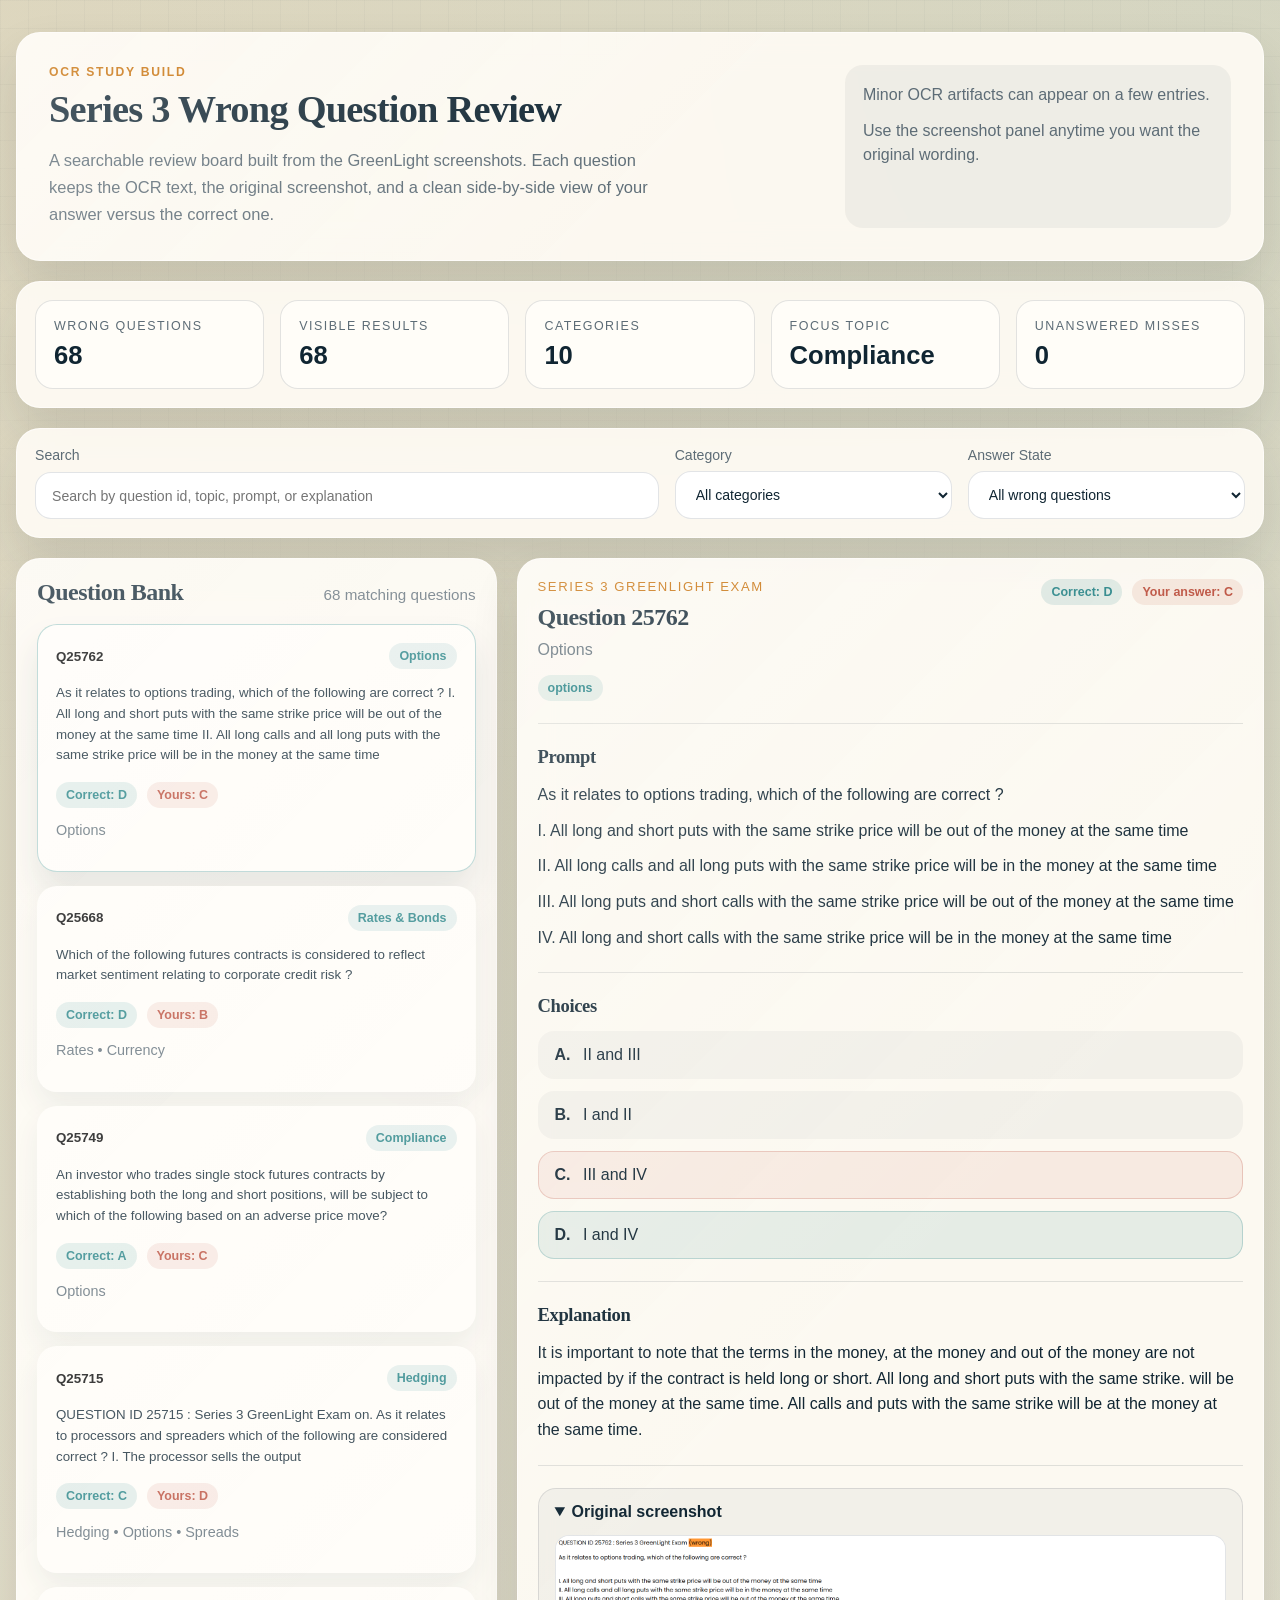
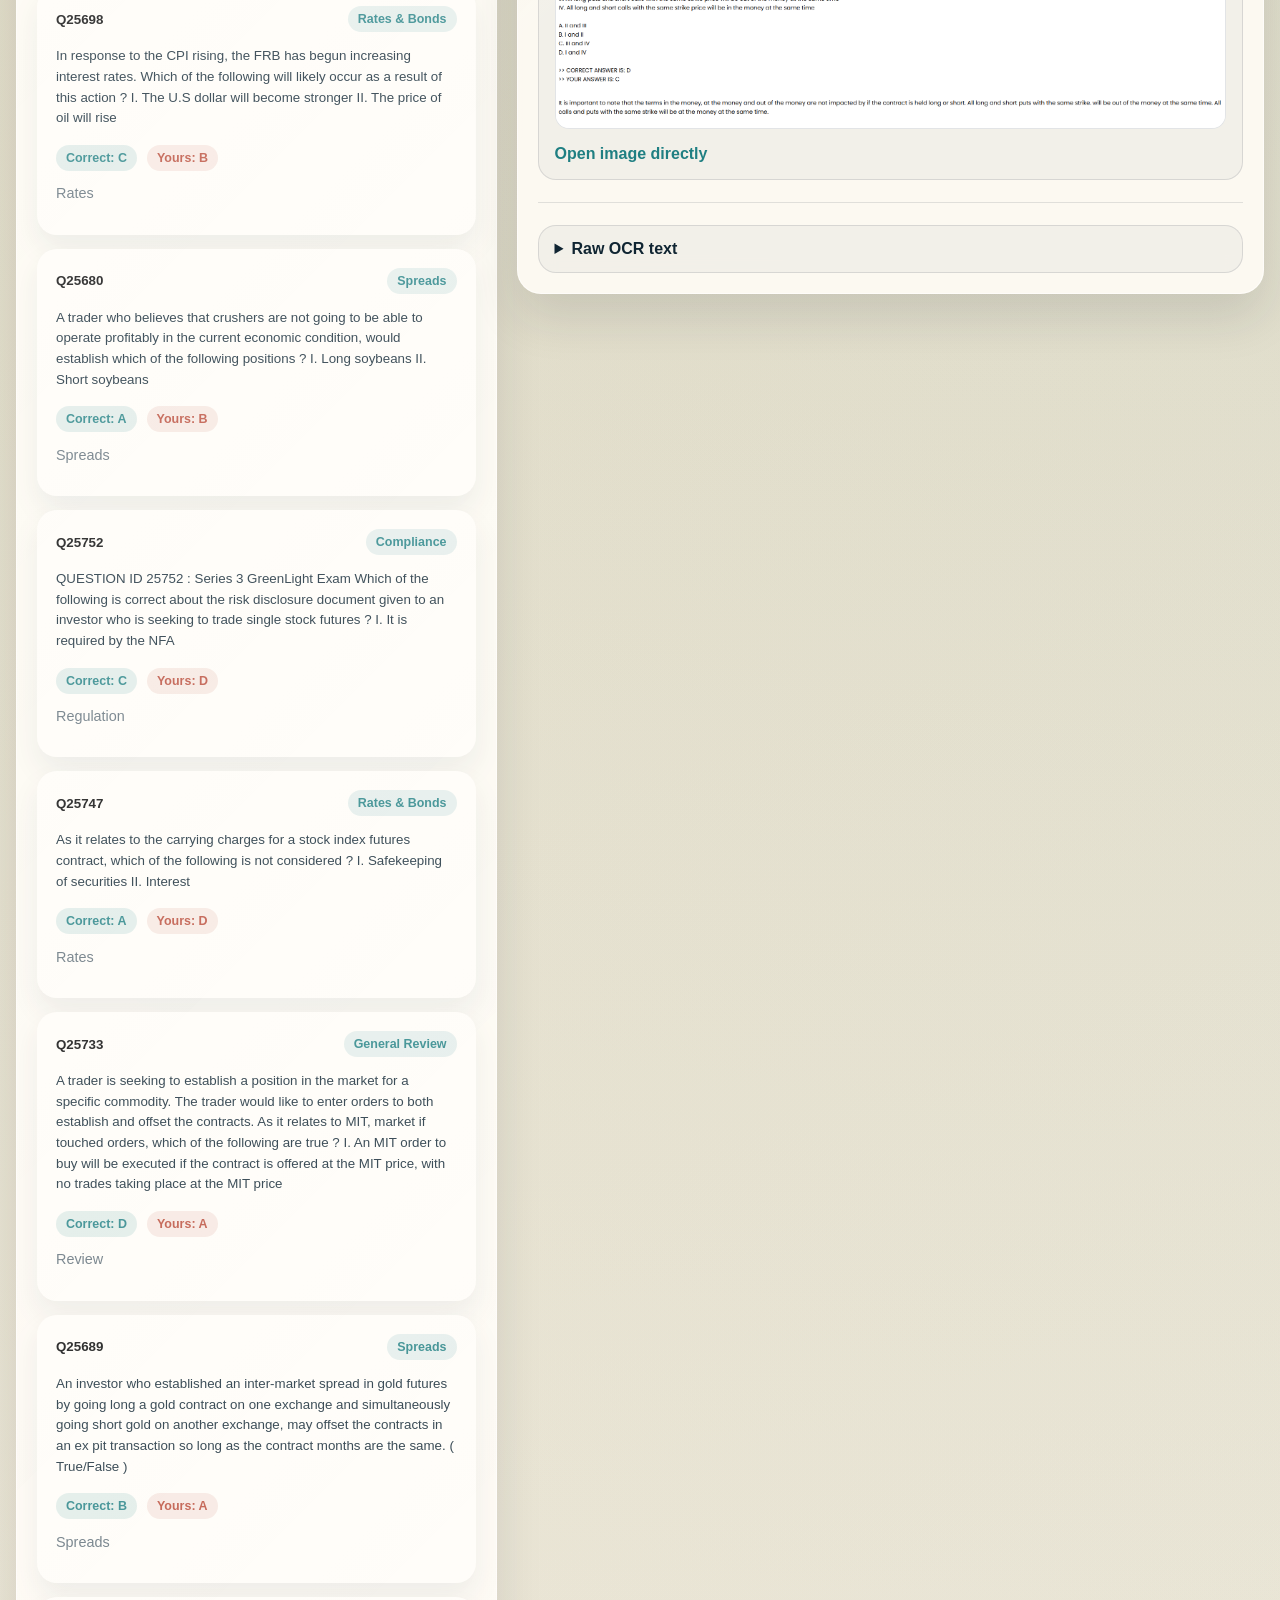
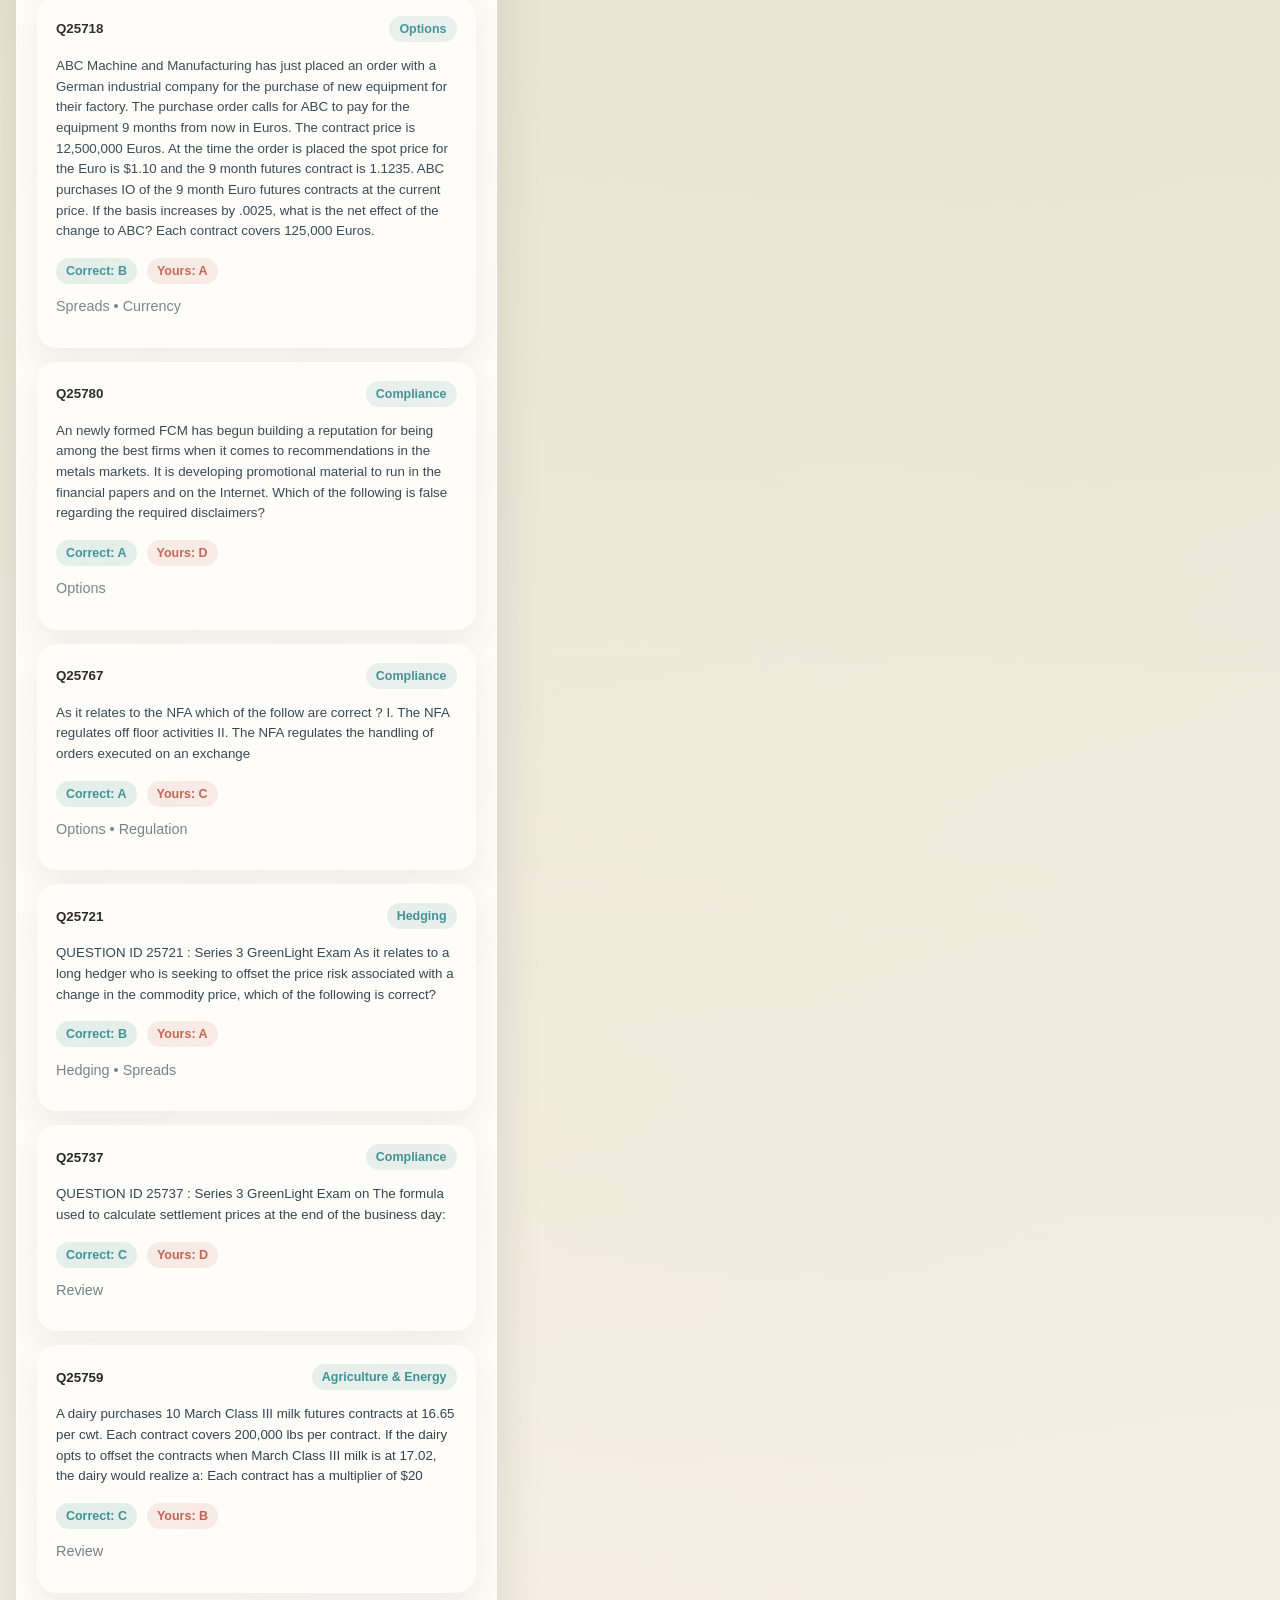
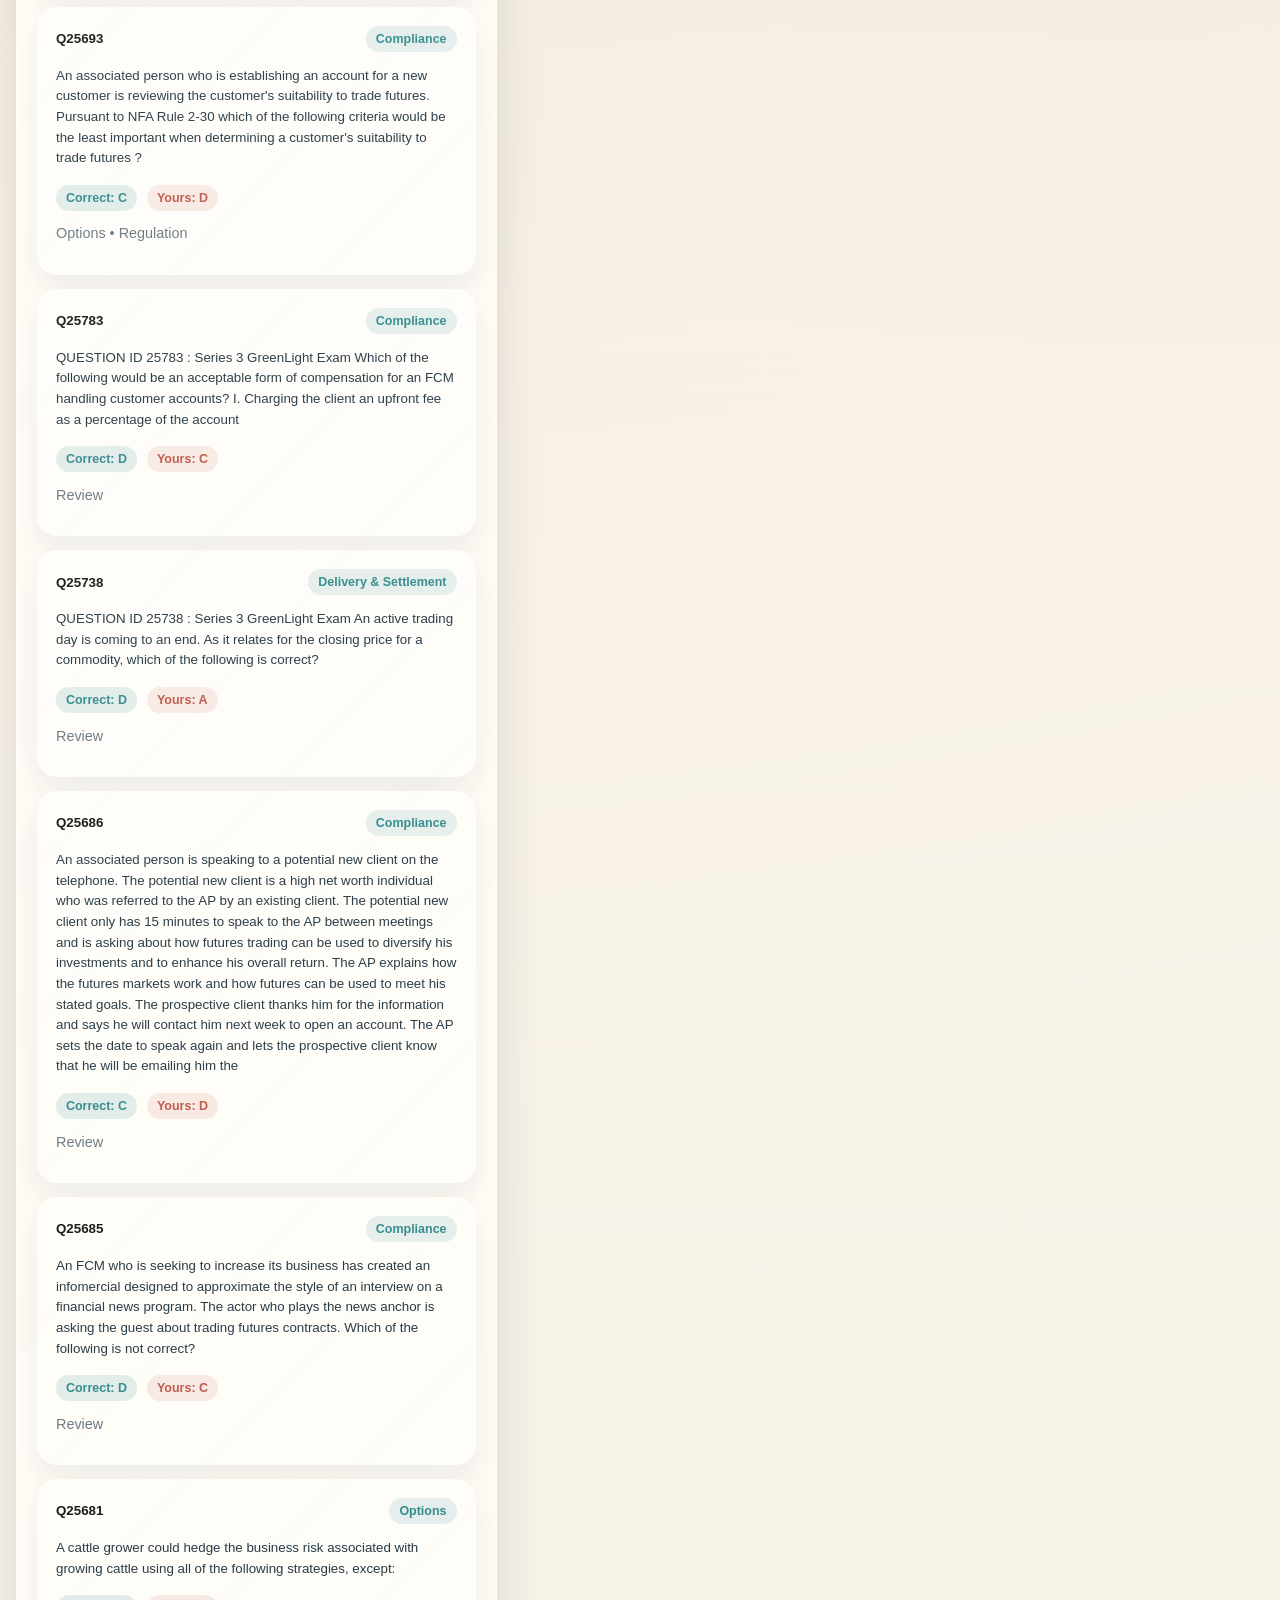
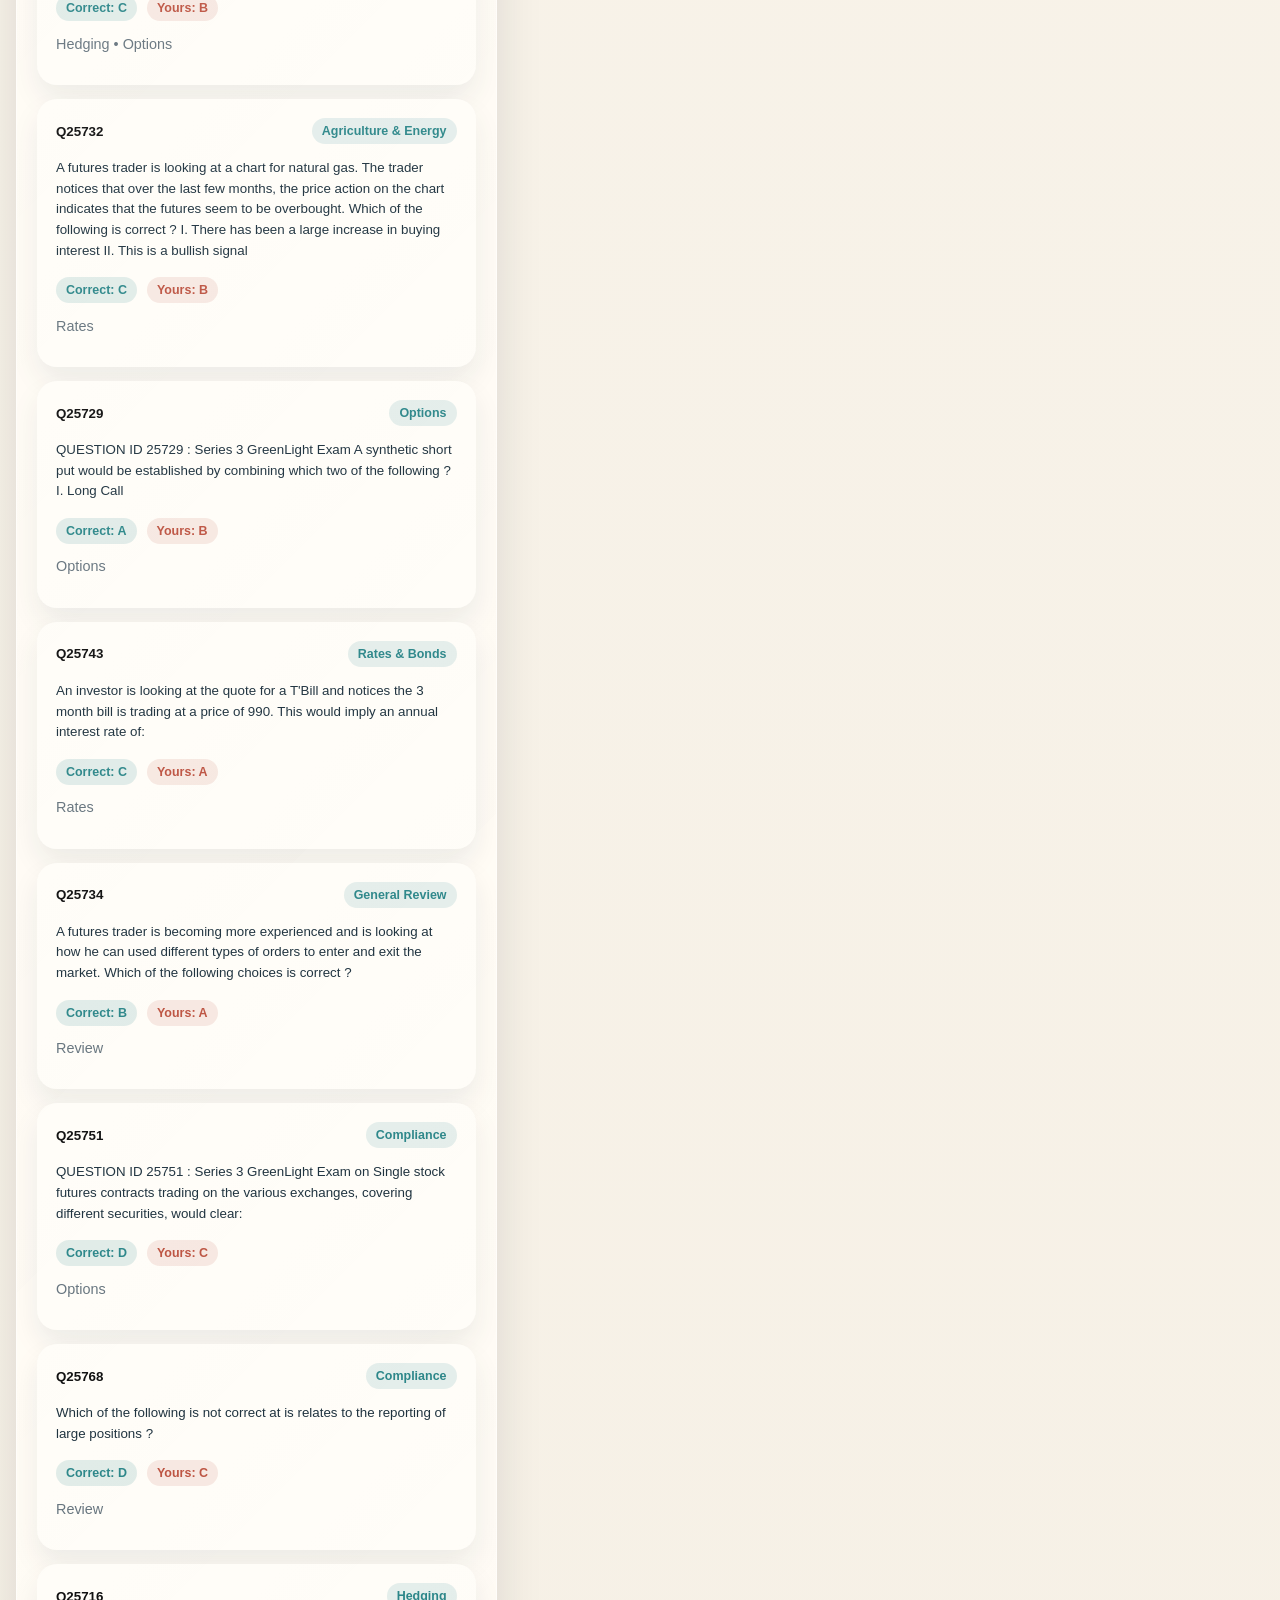
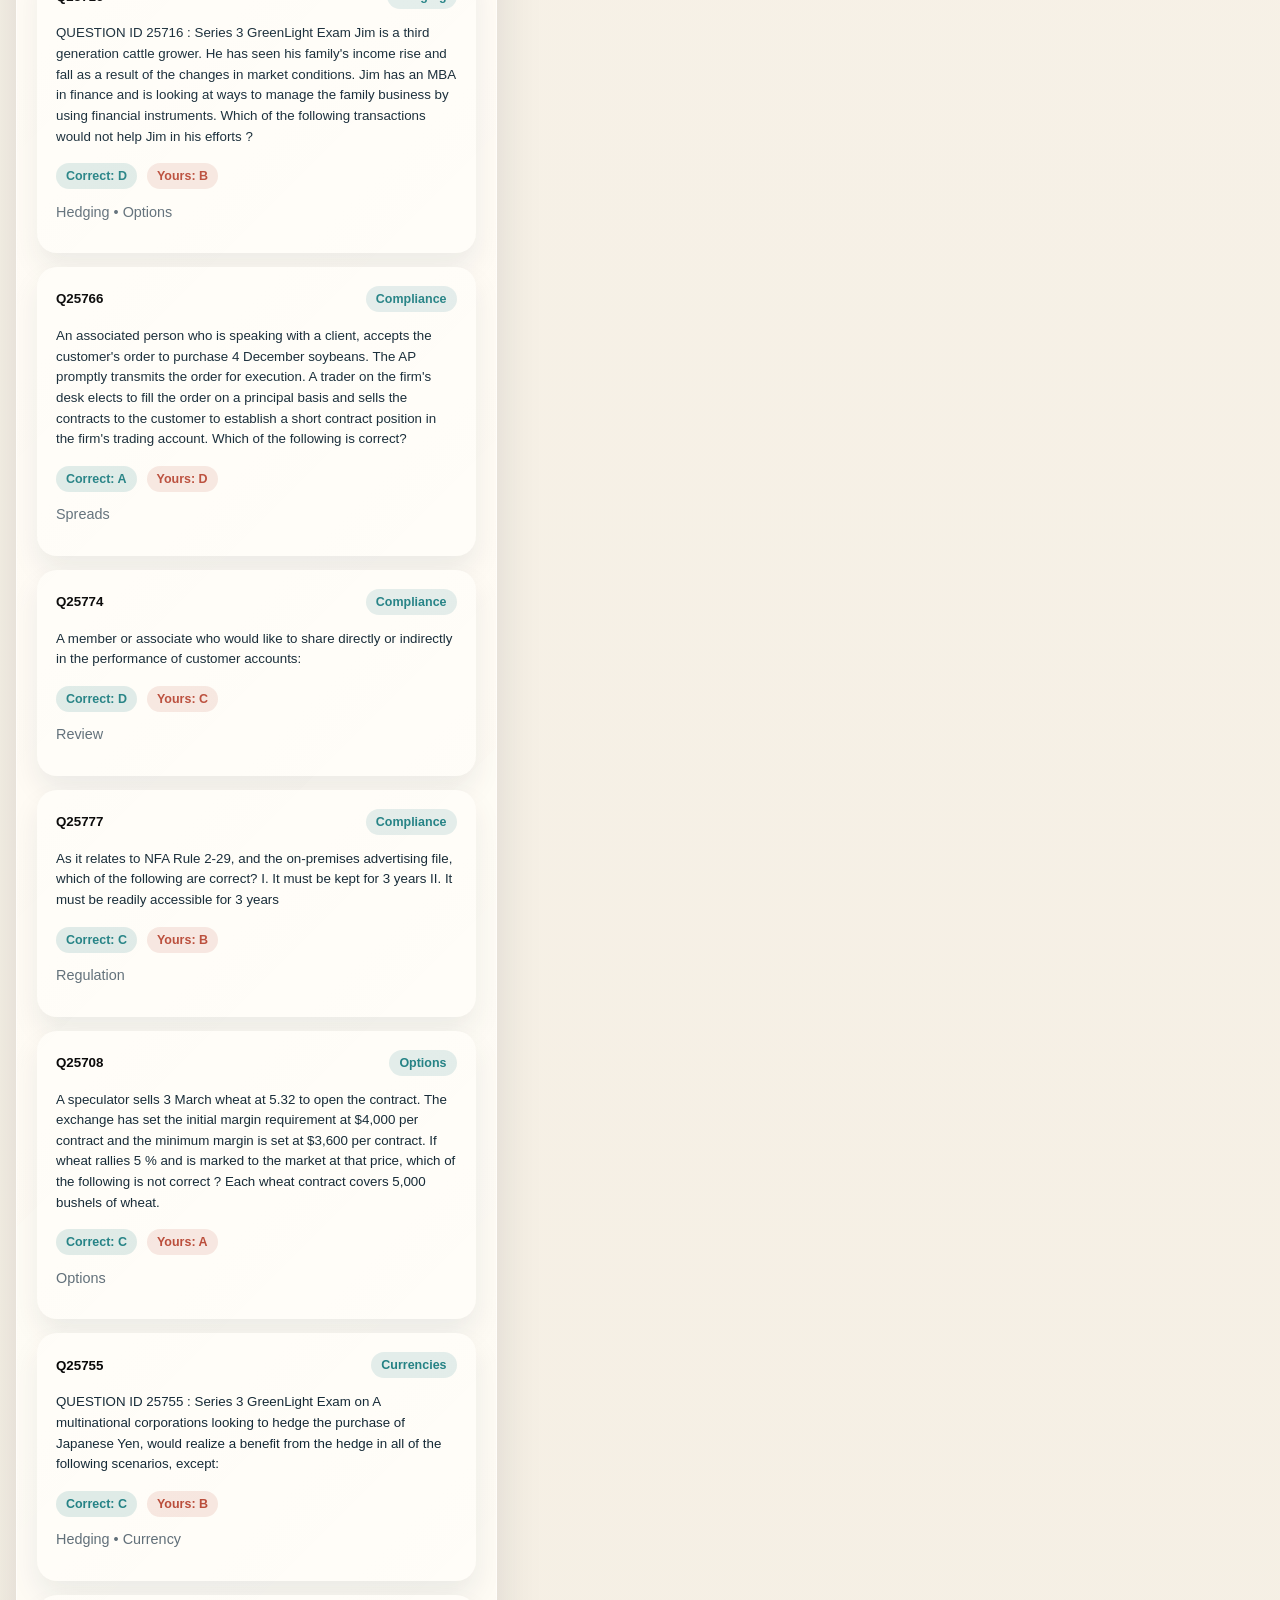
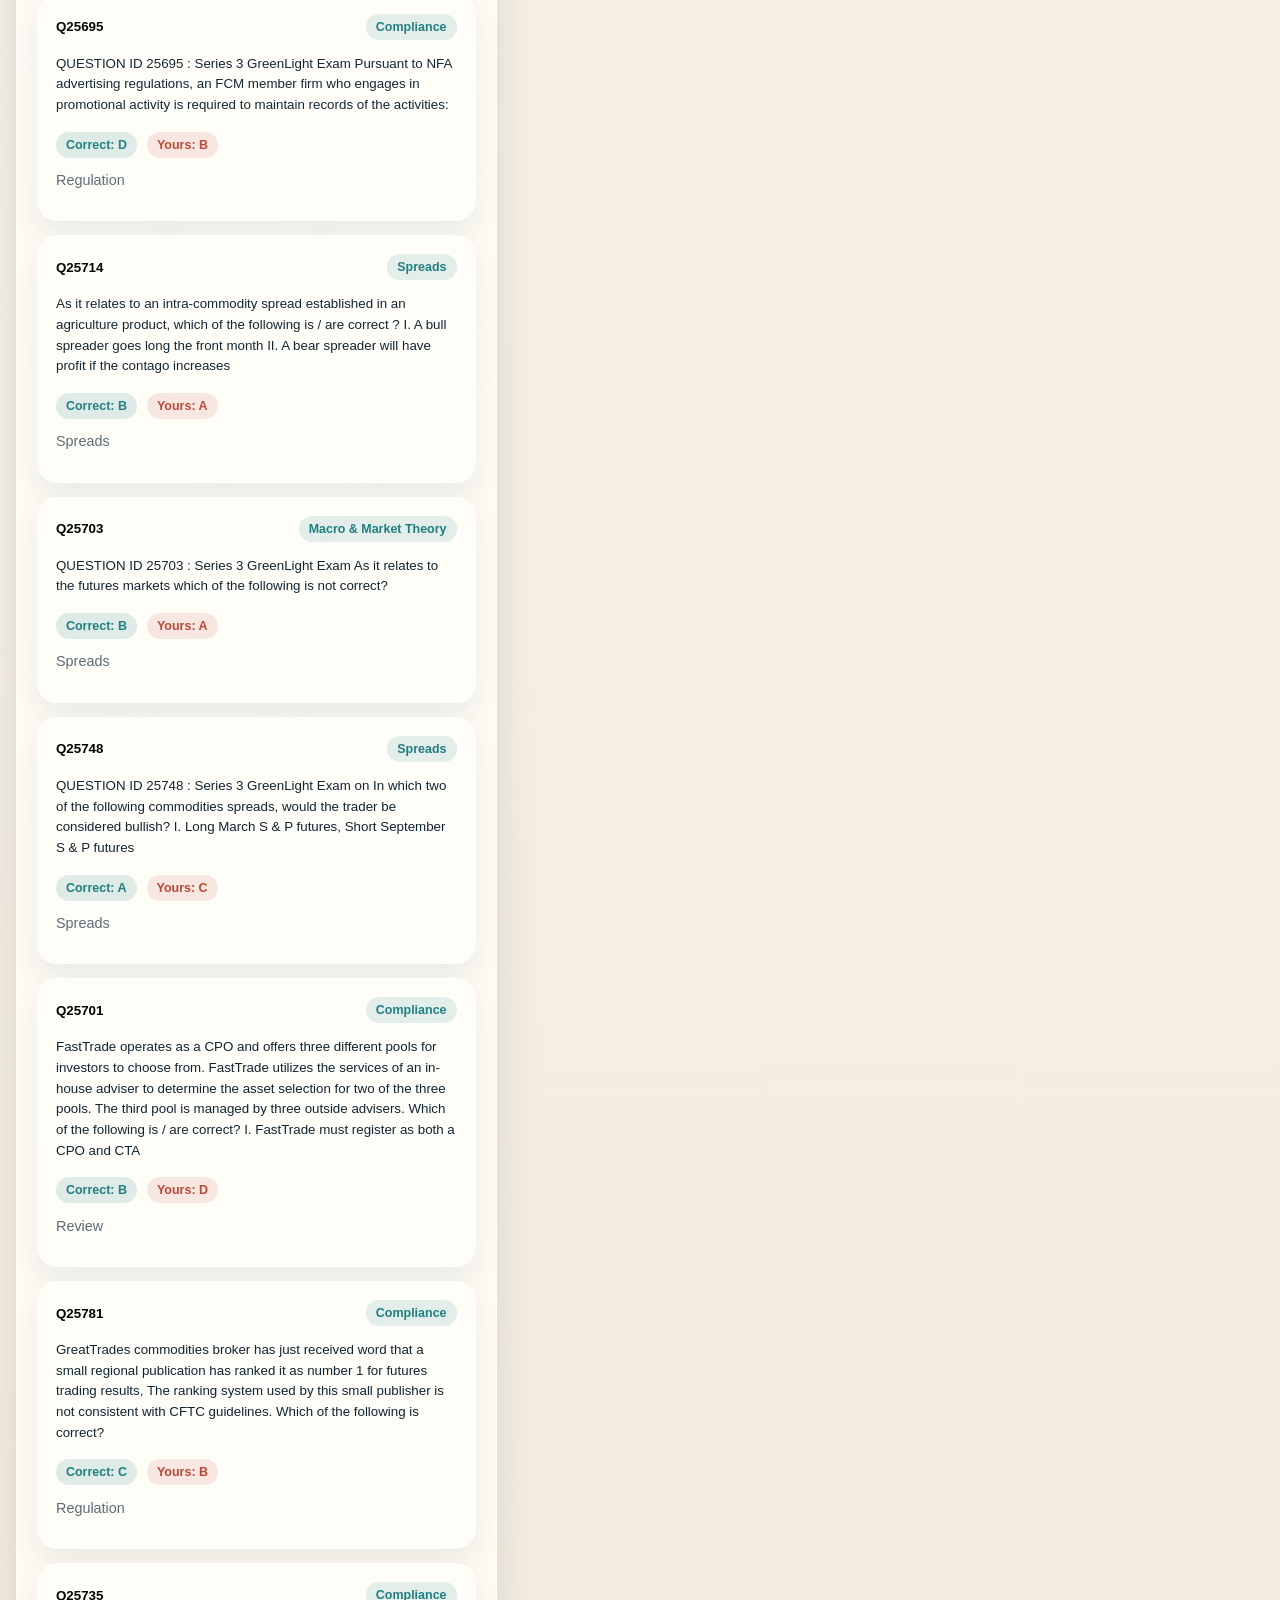
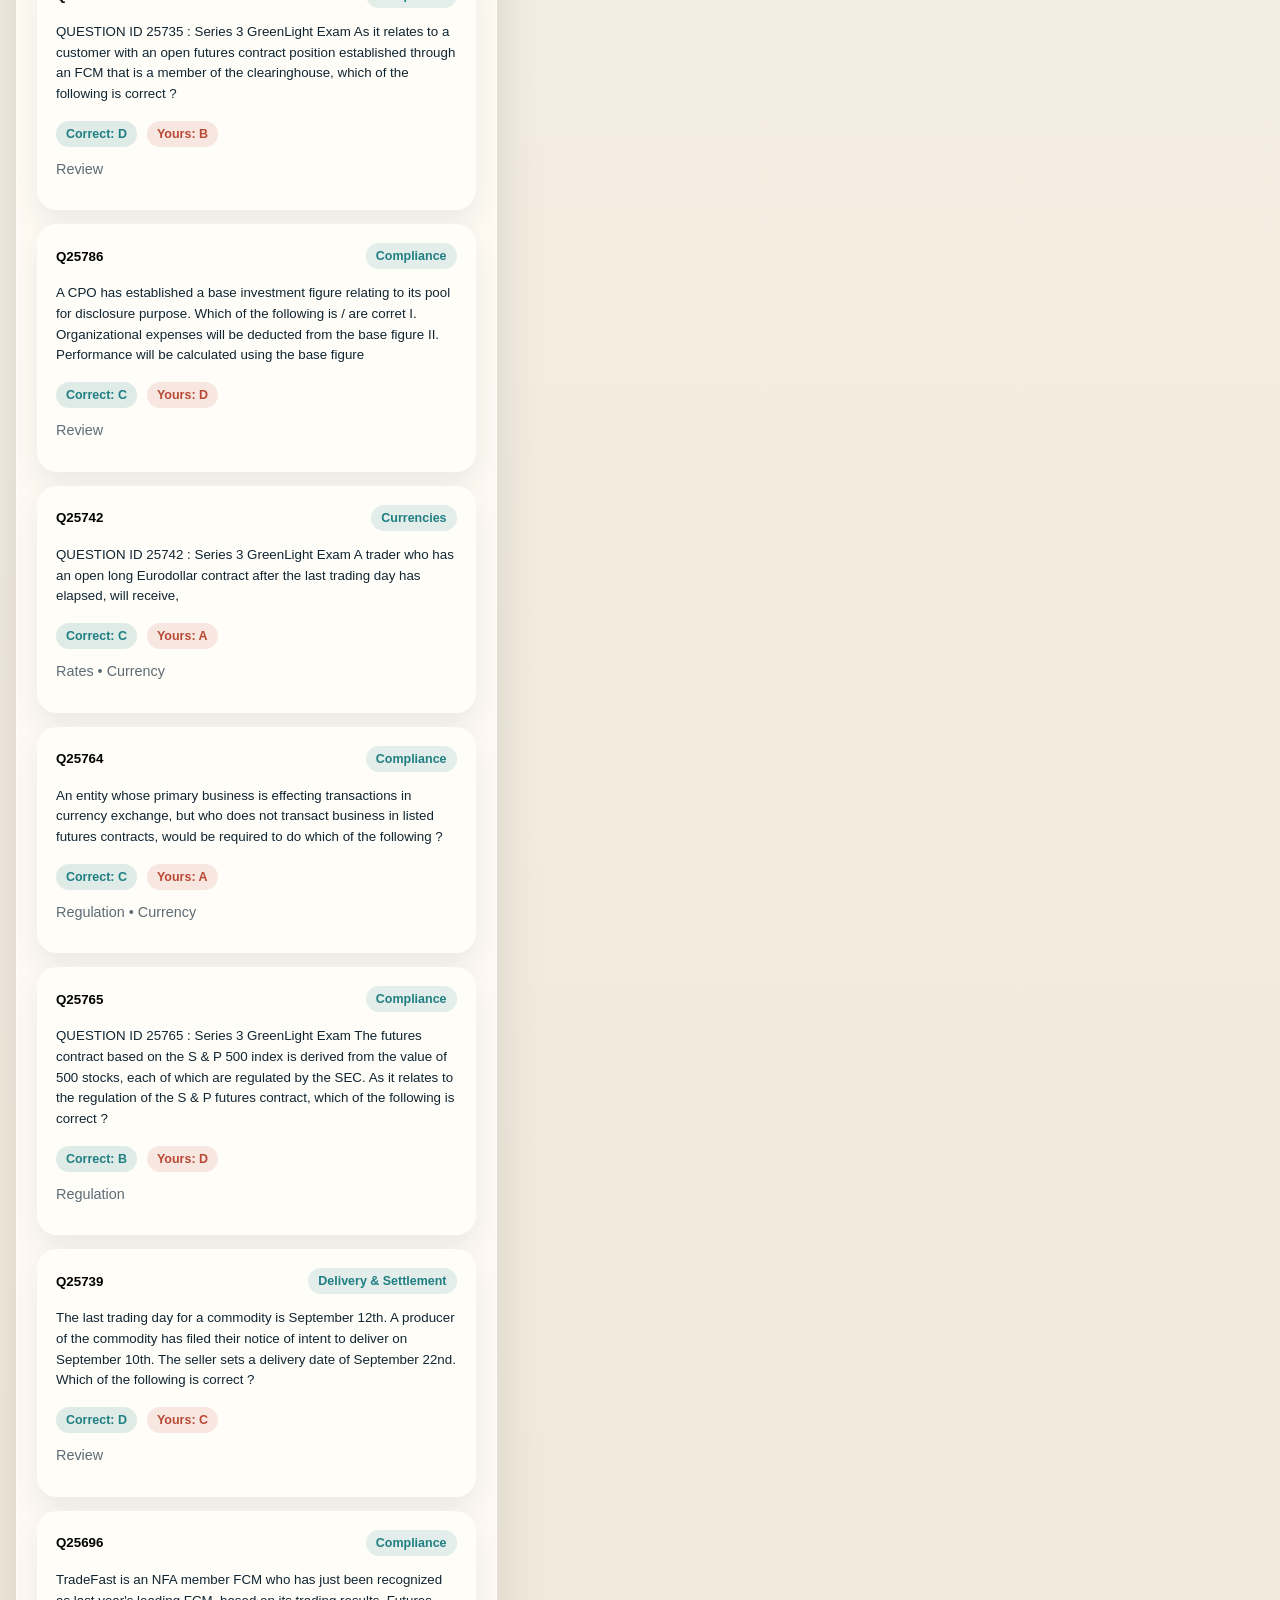
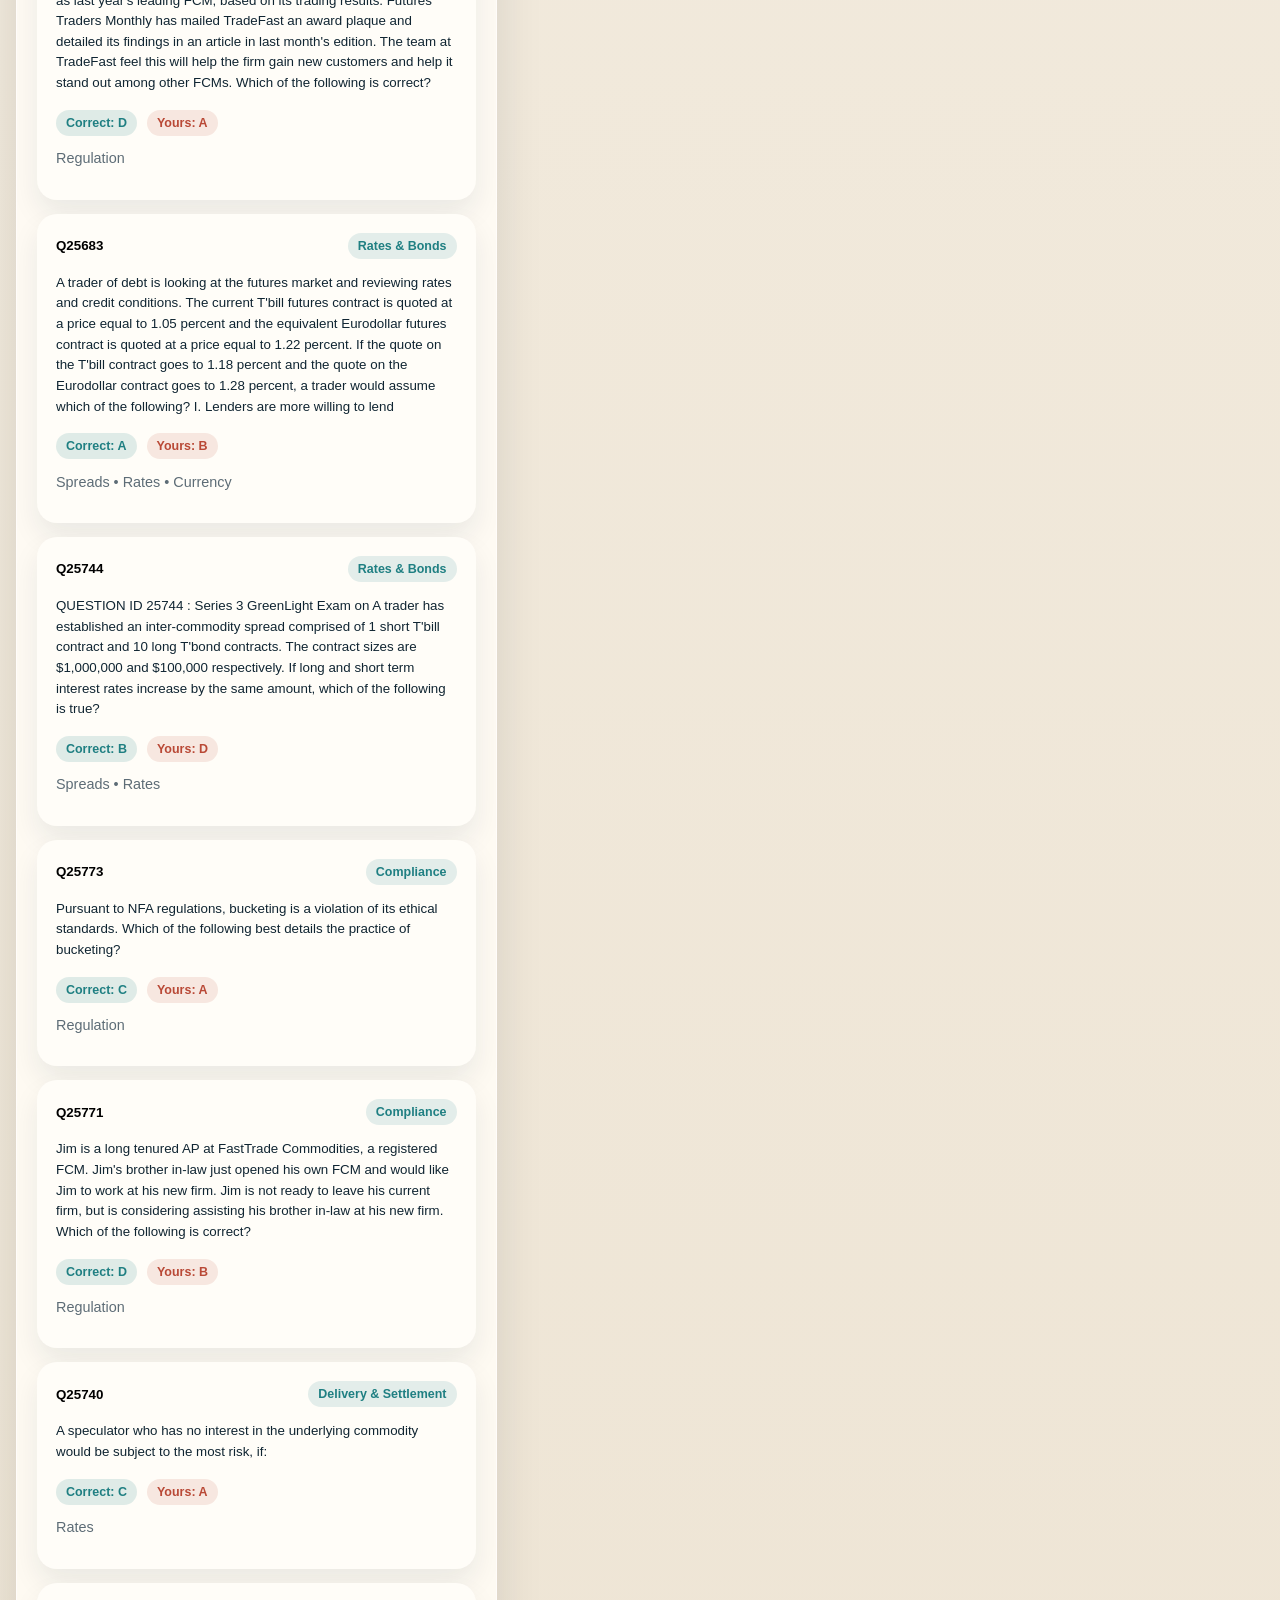
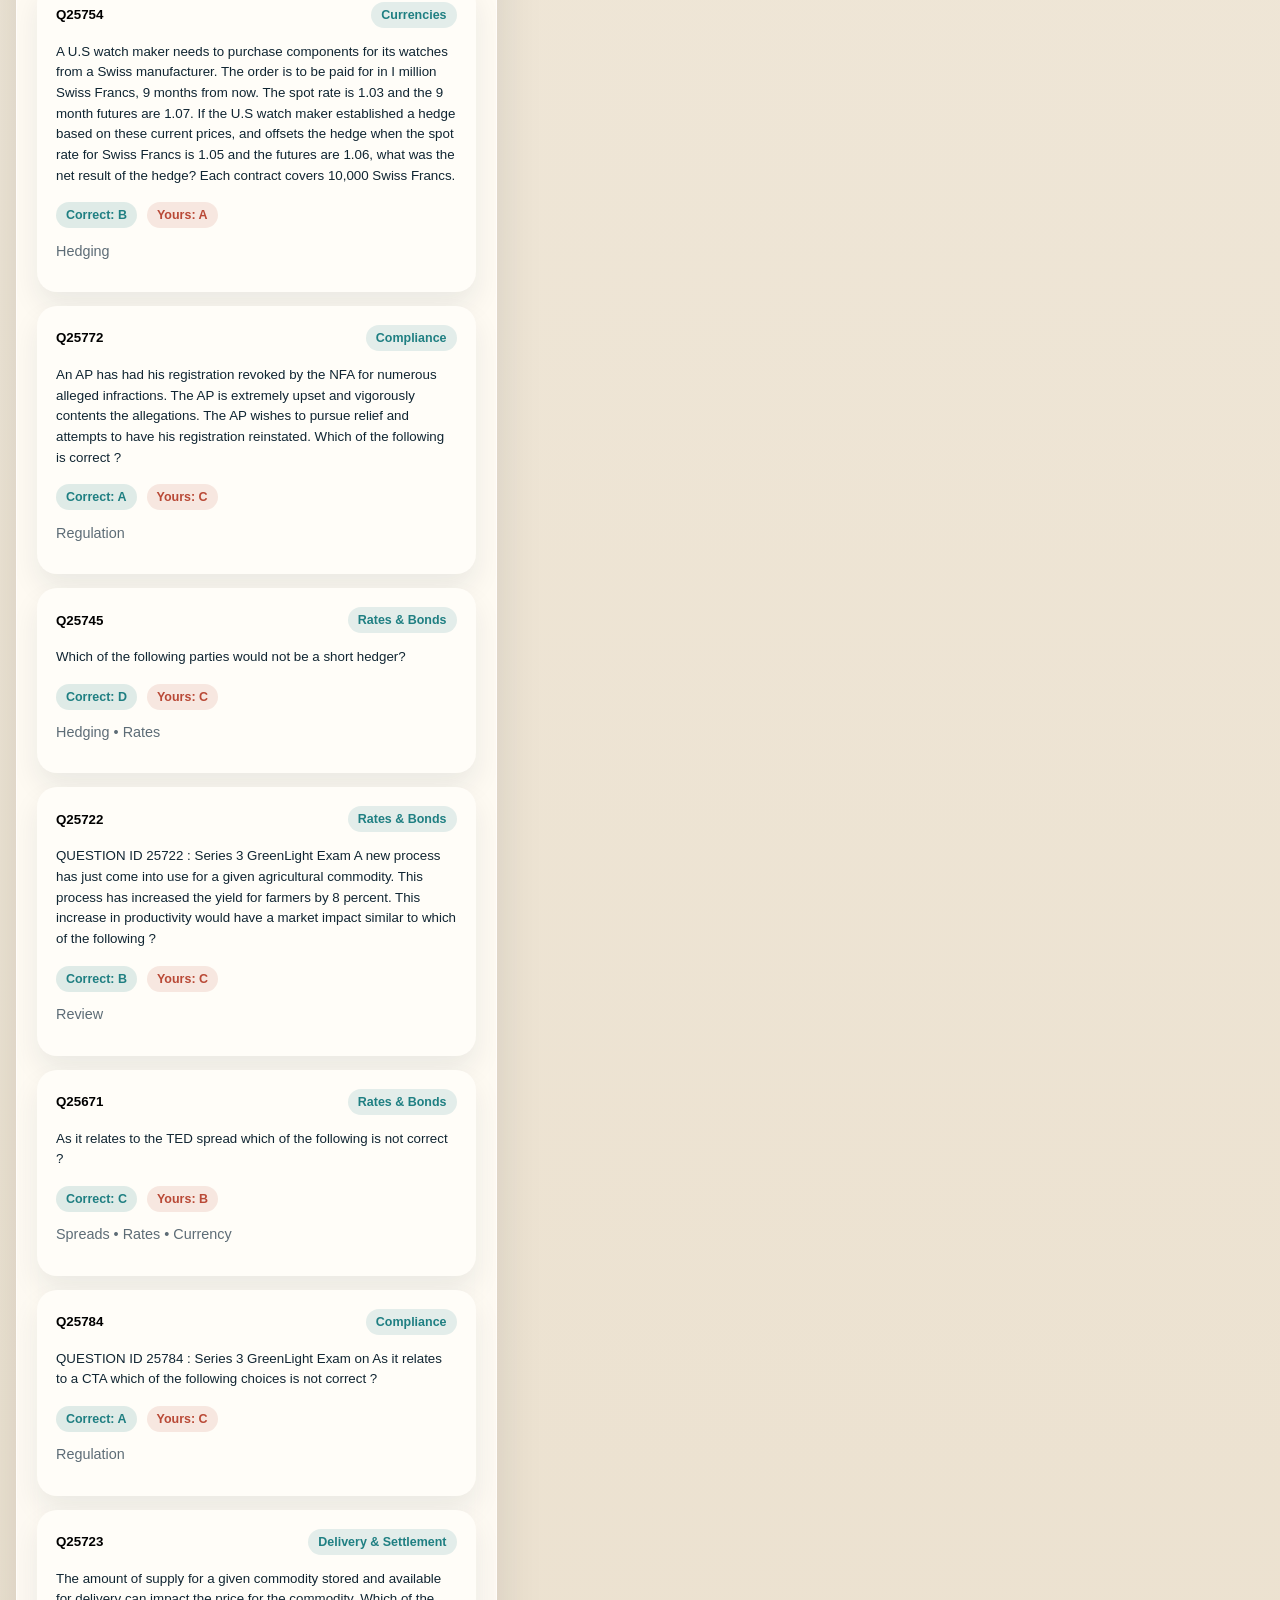
==== index.html @ 0e953c41 "Create Series 3 GitHub Pages study site" ====
<!doctype html>
<html lang="en">
  <head>
    <meta charset="utf-8" />
    <meta name="viewport" content="width=device-width, initial-scale=1" />
    <title>Series 3 Wrong Questions</title>
    <meta
      name="description"
      content="OCR-powered review site for Series 3 GreenLight questions you missed."
    />
    <link rel="stylesheet" href="styles.css" />
    <script defer src="data/questions.js"></script>
    <script defer src="app.js"></script>
  </head>
  <body>
    <div class="page-shell">
      <header class="hero">
        <div class="hero-copy">
          <p class="eyebrow">OCR Study Build</p>
          <h1>Series 3 Wrong Question Review</h1>
          <p class="hero-text">
            A searchable review board built from the GreenLight screenshots. Each question keeps
            the OCR text, the original screenshot, and a clean side-by-side view of your answer
            versus the correct one.
          </p>
        </div>
        <div class="hero-note">
          <p>Minor OCR artifacts can appear on a few entries.</p>
          <p>Use the screenshot panel anytime you want the original wording.</p>
        </div>
      </header>

      <section class="stats" id="stats"></section>

      <section class="controls">
        <label class="search">
          <span>Search</span>
          <input
            id="search-input"
            type="search"
            placeholder="Search by question id, topic, prompt, or explanation"
          />
        </label>

        <label class="select-wrap">
          <span>Category</span>
          <select id="category-filter"></select>
        </label>

        <label class="select-wrap">
          <span>Answer State</span>
          <select id="answer-filter">
            <option value="all">All wrong questions</option>
            <option value="answered">Answered incorrectly</option>
            <option value="unanswered">Left unanswered</option>
          </select>
        </label>
      </section>

      <main class="content-grid">
        <section class="results-panel">
          <div class="results-header">
            <h2>Question Bank</h2>
            <p id="results-count"></p>
          </div>
          <div class="results-list" id="results-list"></div>
        </section>

        <section class="detail-panel" id="detail-panel">
          <div class="detail-empty">
            <p>Select a question to inspect the OCR text and screenshot.</p>
          </div>
        </section>
      </main>
    </div>
  </body>
</html>
---- styles.css ----
:root {
  --bg: #f5efe4;
  --bg-deep: #e8dcc8;
  --surface: rgba(255, 252, 245, 0.9);
  --surface-strong: #fffdf8;
  --ink: #102532;
  --muted: #5d6c76;
  --accent: #df8d26;
  --accent-strong: #c76f07;
  --teal: #1f7f82;
  --teal-soft: rgba(31, 127, 130, 0.12);
  --danger: #b94936;
  --danger-soft: rgba(185, 73, 54, 0.12);
  --line: rgba(16, 37, 50, 0.12);
  --shadow: 0 24px 48px rgba(26, 35, 40, 0.12);
  --radius: 24px;
}

* {
  box-sizing: border-box;
}

html {
  scroll-behavior: smooth;
}

body {
  margin: 0;
  min-height: 100vh;
  color: var(--ink);
  background:
    radial-gradient(circle at top left, rgba(223, 141, 38, 0.18), transparent 32%),
    radial-gradient(circle at top right, rgba(31, 127, 130, 0.18), transparent 28%),
    linear-gradient(180deg, #fbf7ef 0%, var(--bg) 55%, var(--bg-deep) 100%);
  font-family: "Trebuchet MS", "Segoe UI", sans-serif;
}

body::before {
  content: "";
  position: fixed;
  inset: 0;
  background-image:
    linear-gradient(rgba(16, 37, 50, 0.03) 1px, transparent 1px),
    linear-gradient(90deg, rgba(16, 37, 50, 0.03) 1px, transparent 1px);
  background-size: 28px 28px;
  pointer-events: none;
  mask-image: linear-gradient(180deg, rgba(0, 0, 0, 0.8), transparent 92%);
}

.page-shell {
  width: min(1440px, calc(100vw - 32px));
  margin: 0 auto;
  padding: 32px 0 48px;
}

.hero,
.stats,
.controls,
.results-panel,
.detail-panel {
  position: relative;
  overflow: hidden;
  background: var(--surface);
  border: 1px solid rgba(255, 255, 255, 0.6);
  border-radius: var(--radius);
  box-shadow: var(--shadow);
  backdrop-filter: blur(16px);
}

.hero {
  display: grid;
  grid-template-columns: minmax(0, 1.6fr) minmax(240px, 0.8fr);
  gap: 24px;
  padding: 32px;
}

.hero::after,
.results-panel::after,
.detail-panel::after {
  content: "";
  position: absolute;
  inset: 0;
  background: linear-gradient(135deg, rgba(255, 255, 255, 0.26), transparent 55%);
  pointer-events: none;
}

.eyebrow {
  margin: 0 0 12px;
  text-transform: uppercase;
  letter-spacing: 0.14em;
  font-size: 0.76rem;
  color: var(--accent-strong);
  font-weight: 700;
}

h1,
h2,
h3 {
  margin: 0;
  font-family: Georgia, "Times New Roman", serif;
  letter-spacing: -0.02em;
}

h1 {
  font-size: clamp(2.1rem, 3vw, 3.6rem);
  line-height: 0.98;
}

.hero-text,
.hero-note p,
.results-header p,
.meta-row,
.empty-state,
.detail-empty {
  color: var(--muted);
}

.hero-text {
  max-width: 68ch;
  margin: 18px 0 0;
  font-size: 1.03rem;
  line-height: 1.65;
}

.hero-note {
  display: grid;
  align-content: start;
  gap: 12px;
  padding: 18px;
  border-radius: 18px;
  background: rgba(16, 37, 50, 0.05);
}

.hero-note p {
  margin: 0;
  line-height: 1.5;
}

.stats {
  display: grid;
  grid-template-columns: repeat(auto-fit, minmax(180px, 1fr));
  gap: 16px;
  padding: 18px;
  margin-top: 20px;
}

.stat-card {
  padding: 18px;
  border-radius: 18px;
  background: var(--surface-strong);
  border: 1px solid var(--line);
  animation: rise 500ms ease both;
}

.stat-label {
  display: block;
  margin-bottom: 8px;
  font-size: 0.78rem;
  text-transform: uppercase;
  letter-spacing: 0.12em;
  color: var(--muted);
}

.stat-value {
  font-size: clamp(1.4rem, 2vw, 2rem);
  font-weight: 700;
}

.controls {
  display: grid;
  grid-template-columns: 1.8fr 0.8fr 0.8fr;
  gap: 16px;
  padding: 18px;
  margin-top: 20px;
}

.controls label {
  display: grid;
  gap: 8px;
  font-size: 0.88rem;
  color: var(--muted);
}

.controls input,
.controls select {
  width: 100%;
  border: 1px solid var(--line);
  border-radius: 16px;
  background: #fff;
  padding: 14px 16px;
  font: inherit;
  color: var(--ink);
  transition: border-color 180ms ease, transform 180ms ease, box-shadow 180ms ease;
}

.controls input:focus,
.controls select:focus {
  outline: none;
  border-color: rgba(31, 127, 130, 0.6);
  box-shadow: 0 0 0 4px rgba(31, 127, 130, 0.12);
  transform: translateY(-1px);
}

.content-grid {
  display: grid;
  grid-template-columns: minmax(340px, 0.9fr) minmax(0, 1.4fr);
  gap: 20px;
  margin-top: 20px;
  align-items: start;
}

.results-panel,
.detail-panel {
  padding: 20px;
}

.results-header {
  display: flex;
  justify-content: space-between;
  gap: 16px;
  align-items: baseline;
  margin-bottom: 18px;
}

.results-header p {
  margin: 0;
  font-size: 0.95rem;
}

.results-list {
  display: grid;
  gap: 14px;
}

.question-card {
  width: 100%;
  text-align: left;
  border: 1px solid transparent;
  border-radius: 20px;
  padding: 18px;
  background: var(--surface-strong);
  cursor: pointer;
  transition: transform 180ms ease, border-color 180ms ease, box-shadow 180ms ease;
  box-shadow: 0 14px 28px rgba(16, 37, 50, 0.08);
  animation: rise 500ms ease both;
}

.question-card:hover,
.question-card.is-active {
  transform: translateY(-3px);
  border-color: rgba(31, 127, 130, 0.36);
  box-shadow: 0 20px 32px rgba(16, 37, 50, 0.12);
}

.question-topline,
.pill-row,
.answer-strip {
  display: flex;
  flex-wrap: wrap;
  gap: 10px;
  align-items: center;
}

.question-topline {
  justify-content: space-between;
}

.question-id {
  font-weight: 700;
}

.category-pill,
.answer-pill,
.tag-pill {
  display: inline-flex;
  align-items: center;
  padding: 6px 10px;
  border-radius: 999px;
  font-size: 0.78rem;
  font-weight: 700;
}

.category-pill {
  background: var(--teal-soft);
  color: var(--teal);
}

.answer-pill.correct {
  background: rgba(31, 127, 130, 0.14);
  color: var(--teal);
}

.answer-pill.user {
  background: var(--danger-soft);
  color: var(--danger);
}

.answer-pill.neutral {
  background: rgba(16, 37, 50, 0.08);
  color: var(--muted);
}

.question-snippet {
  margin: 14px 0 16px;
  color: var(--ink);
  line-height: 1.55;
}

.meta-row {
  font-size: 0.9rem;
}

.detail-panel {
  min-height: 70vh;
  position: sticky;
  top: 20px;
}

.detail-header {
  display: flex;
  justify-content: space-between;
  gap: 16px;
  align-items: start;
  margin-bottom: 16px;
}

.detail-kicker {
  margin: 0 0 10px;
  color: var(--accent-strong);
  font-size: 0.82rem;
  text-transform: uppercase;
  letter-spacing: 0.12em;
}

.detail-title {
  margin-bottom: 10px;
}

.detail-subtitle {
  margin: 0;
  color: var(--muted);
}

.detail-block {
  margin-top: 22px;
  padding-top: 22px;
  border-top: 1px solid var(--line);
}

.detail-block h3 {
  margin-bottom: 14px;
  font-size: 1.16rem;
}

.prompt-lines,
.explanation-text {
  display: grid;
  gap: 10px;
  line-height: 1.6;
}

.prompt-line,
.explanation-text p {
  margin: 0;
}

.choice-list {
  display: grid;
  gap: 12px;
}

.choice-item {
  padding: 14px 16px;
  border-radius: 16px;
  background: rgba(16, 37, 50, 0.04);
  border: 1px solid transparent;
}

.choice-item.is-correct {
  background: rgba(31, 127, 130, 0.1);
  border-color: rgba(31, 127, 130, 0.24);
}

.choice-item.is-selected {
  background: rgba(185, 73, 54, 0.08);
  border-color: rgba(185, 73, 54, 0.24);
}

.choice-label {
  font-weight: 700;
  margin-right: 8px;
}

details {
  border-radius: 18px;
  background: rgba(16, 37, 50, 0.04);
  border: 1px solid var(--line);
  overflow: hidden;
}

summary {
  cursor: pointer;
  padding: 14px 16px;
  font-weight: 700;
}

.screenshot-wrap,
.ocr-wrap {
  padding: 0 16px 16px;
}

.screenshot-wrap img {
  width: 100%;
  display: block;
  border-radius: 14px;
  border: 1px solid var(--line);
  background: #fff;
}

.ocr-wrap pre {
  margin: 0;
  white-space: pre-wrap;
  word-break: break-word;
  line-height: 1.55;
  font-family: Consolas, "Courier New", monospace;
  font-size: 0.88rem;
}

.empty-state,
.detail-empty {
  display: grid;
  place-items: center;
  min-height: 240px;
  text-align: center;
}

.empty-state p,
.detail-empty p {
  margin: 0;
}

.link-row {
  margin-top: 16px;
}

.image-link {
  color: var(--teal);
  text-decoration: none;
  font-weight: 700;
}

.image-link:hover {
  text-decoration: underline;
}

@keyframes rise {
  from {
    opacity: 0;
    transform: translateY(10px);
  }

  to {
    opacity: 1;
    transform: translateY(0);
  }
}

@media (max-width: 1100px) {
  .stats,
  .controls,
  .hero,
  .content-grid {
    grid-template-columns: 1fr;
  }

  .detail-panel {
    position: static;
    min-height: auto;
  }
}

@media (max-width: 640px) {
  .page-shell {
    width: min(100vw - 20px, 100%);
    padding: 18px 0 28px;
  }

  .hero,
  .stats,
  .controls,
  .results-panel,
  .detail-panel {
    border-radius: 20px;
  }

  .hero,
  .results-panel,
  .detail-panel {
    padding: 18px;
  }
}
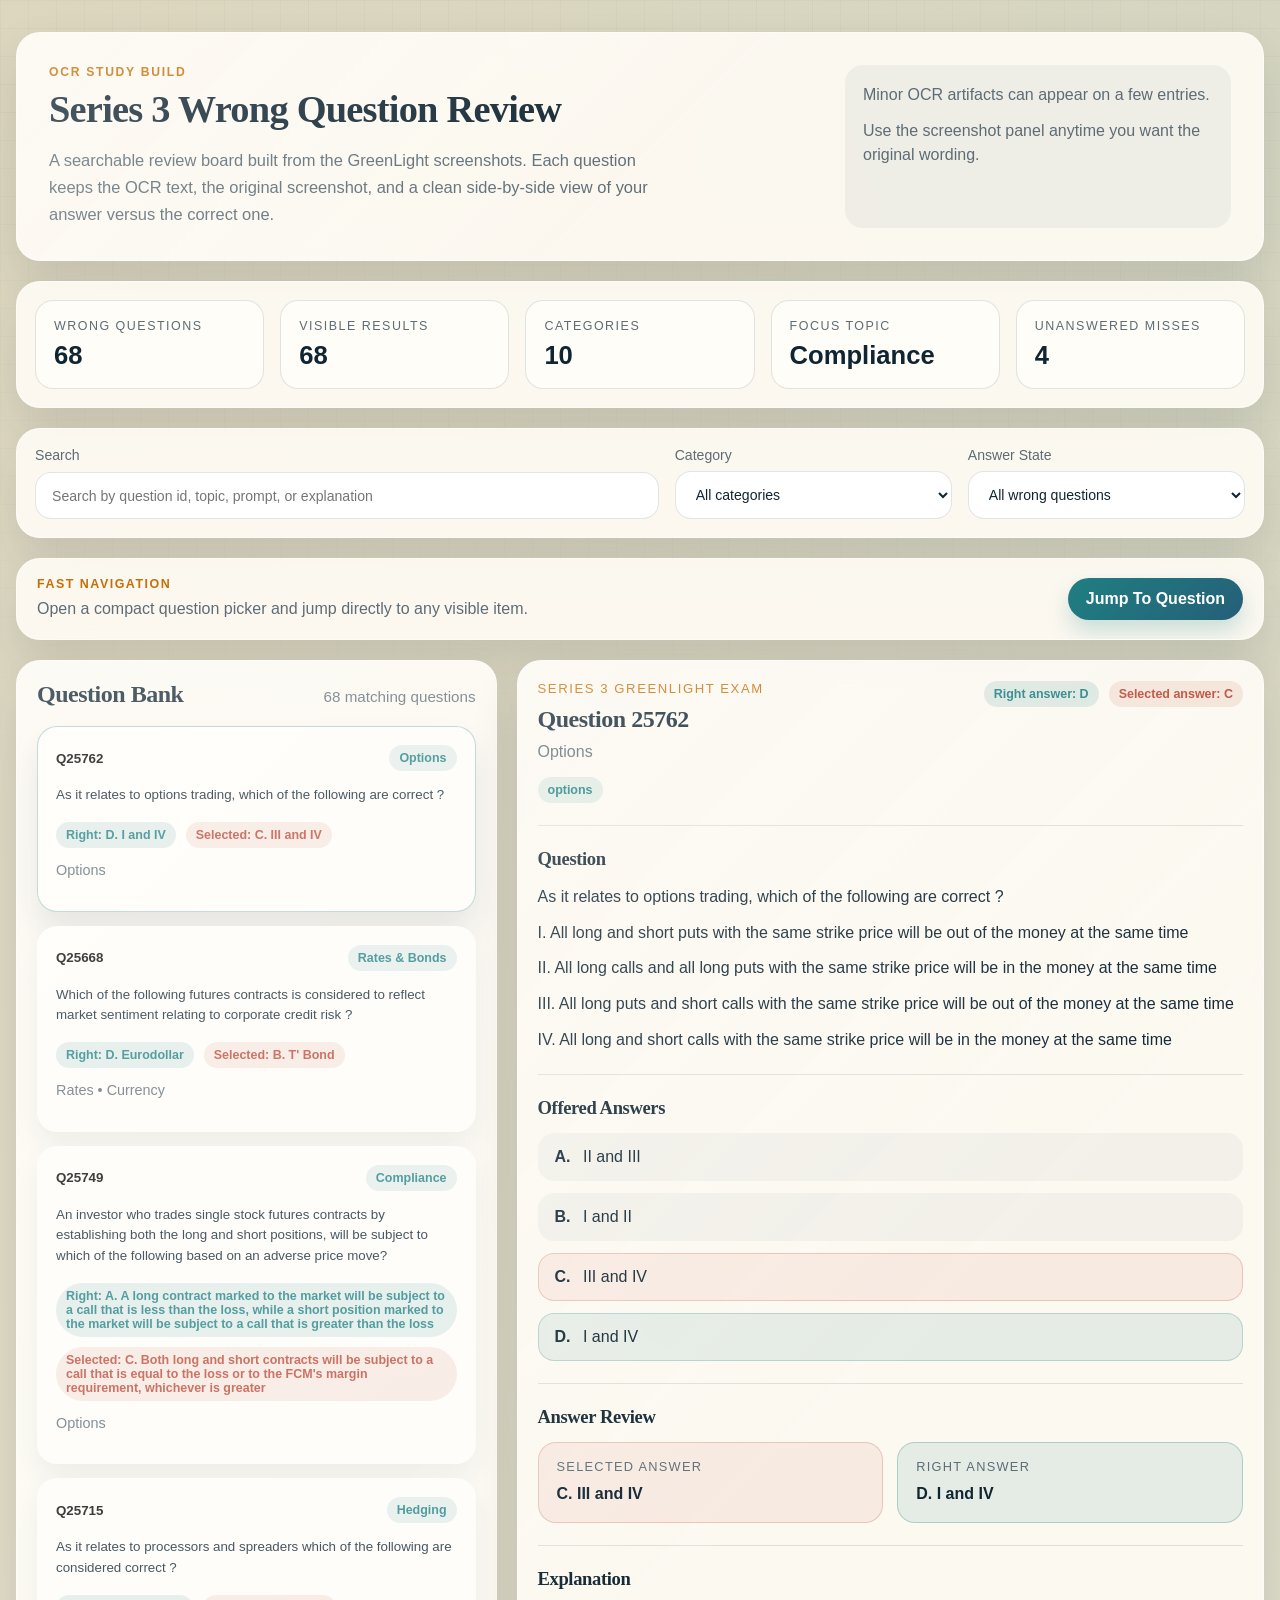
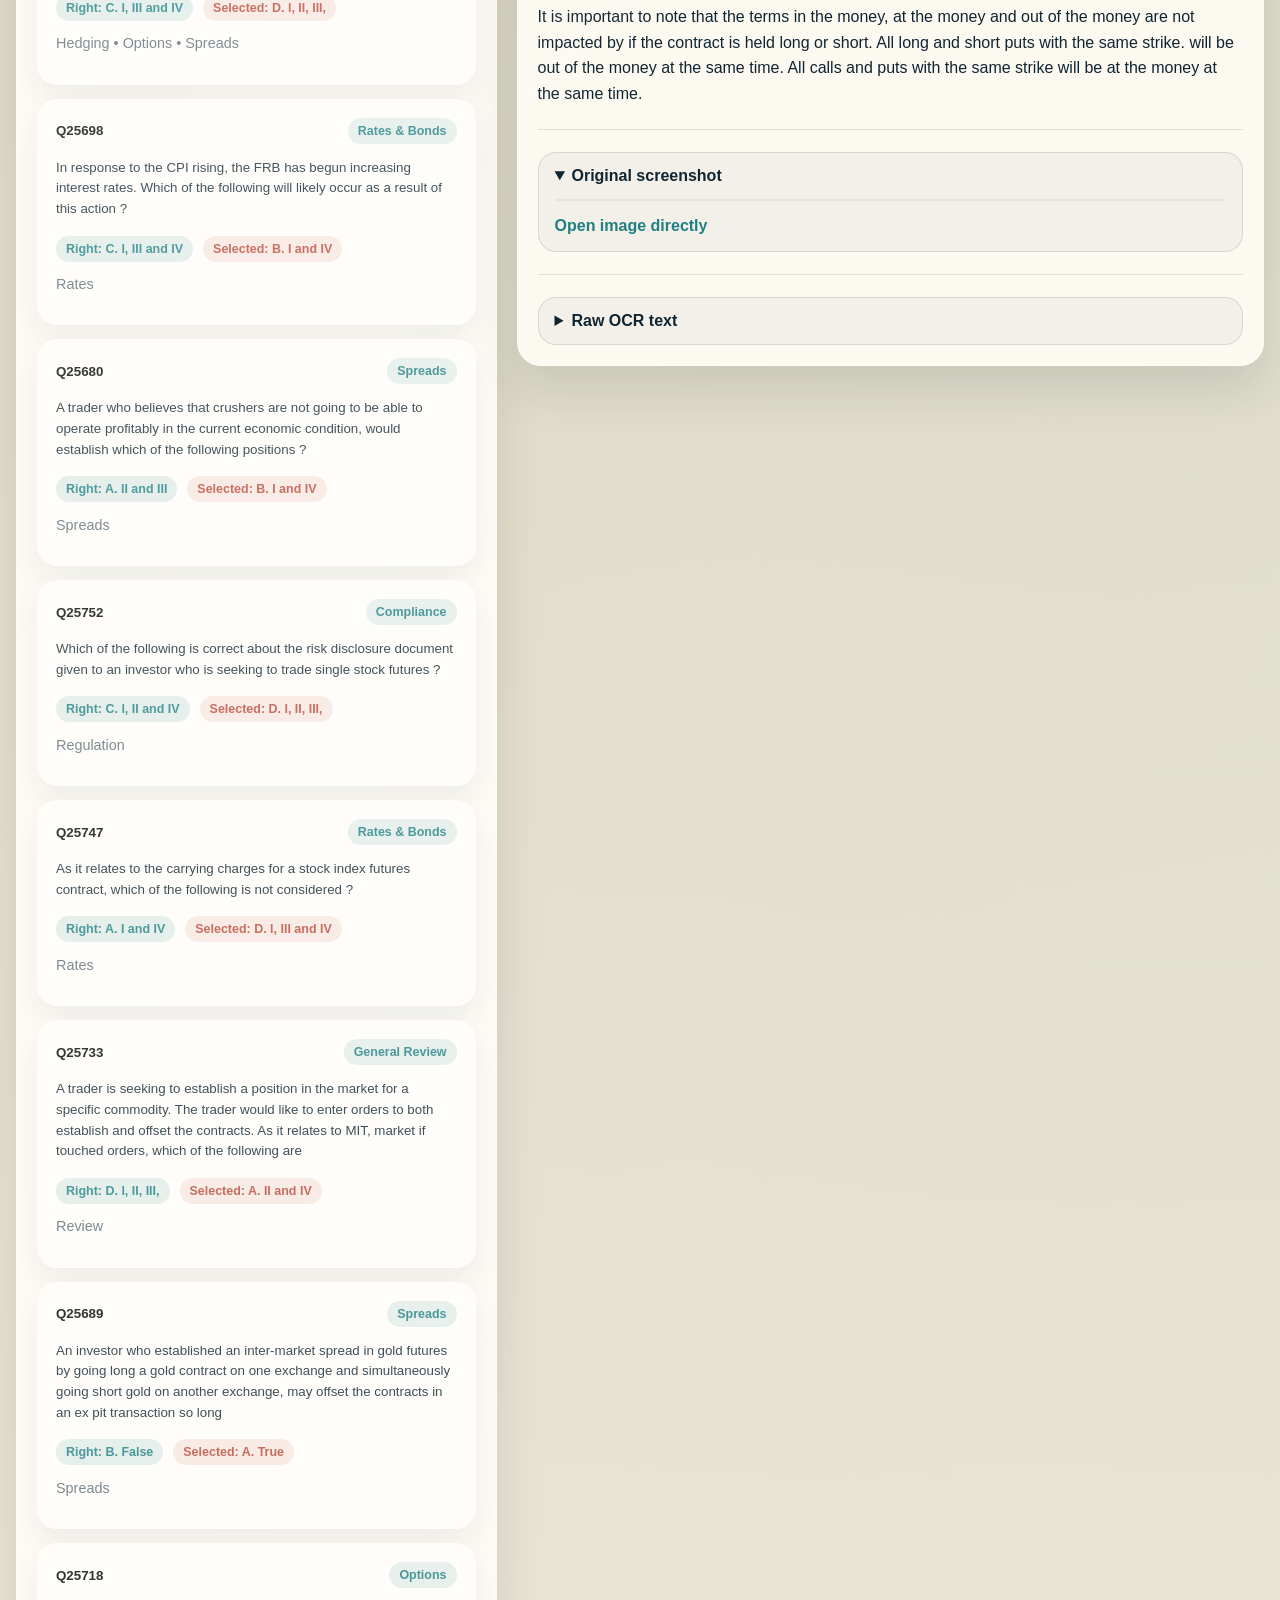
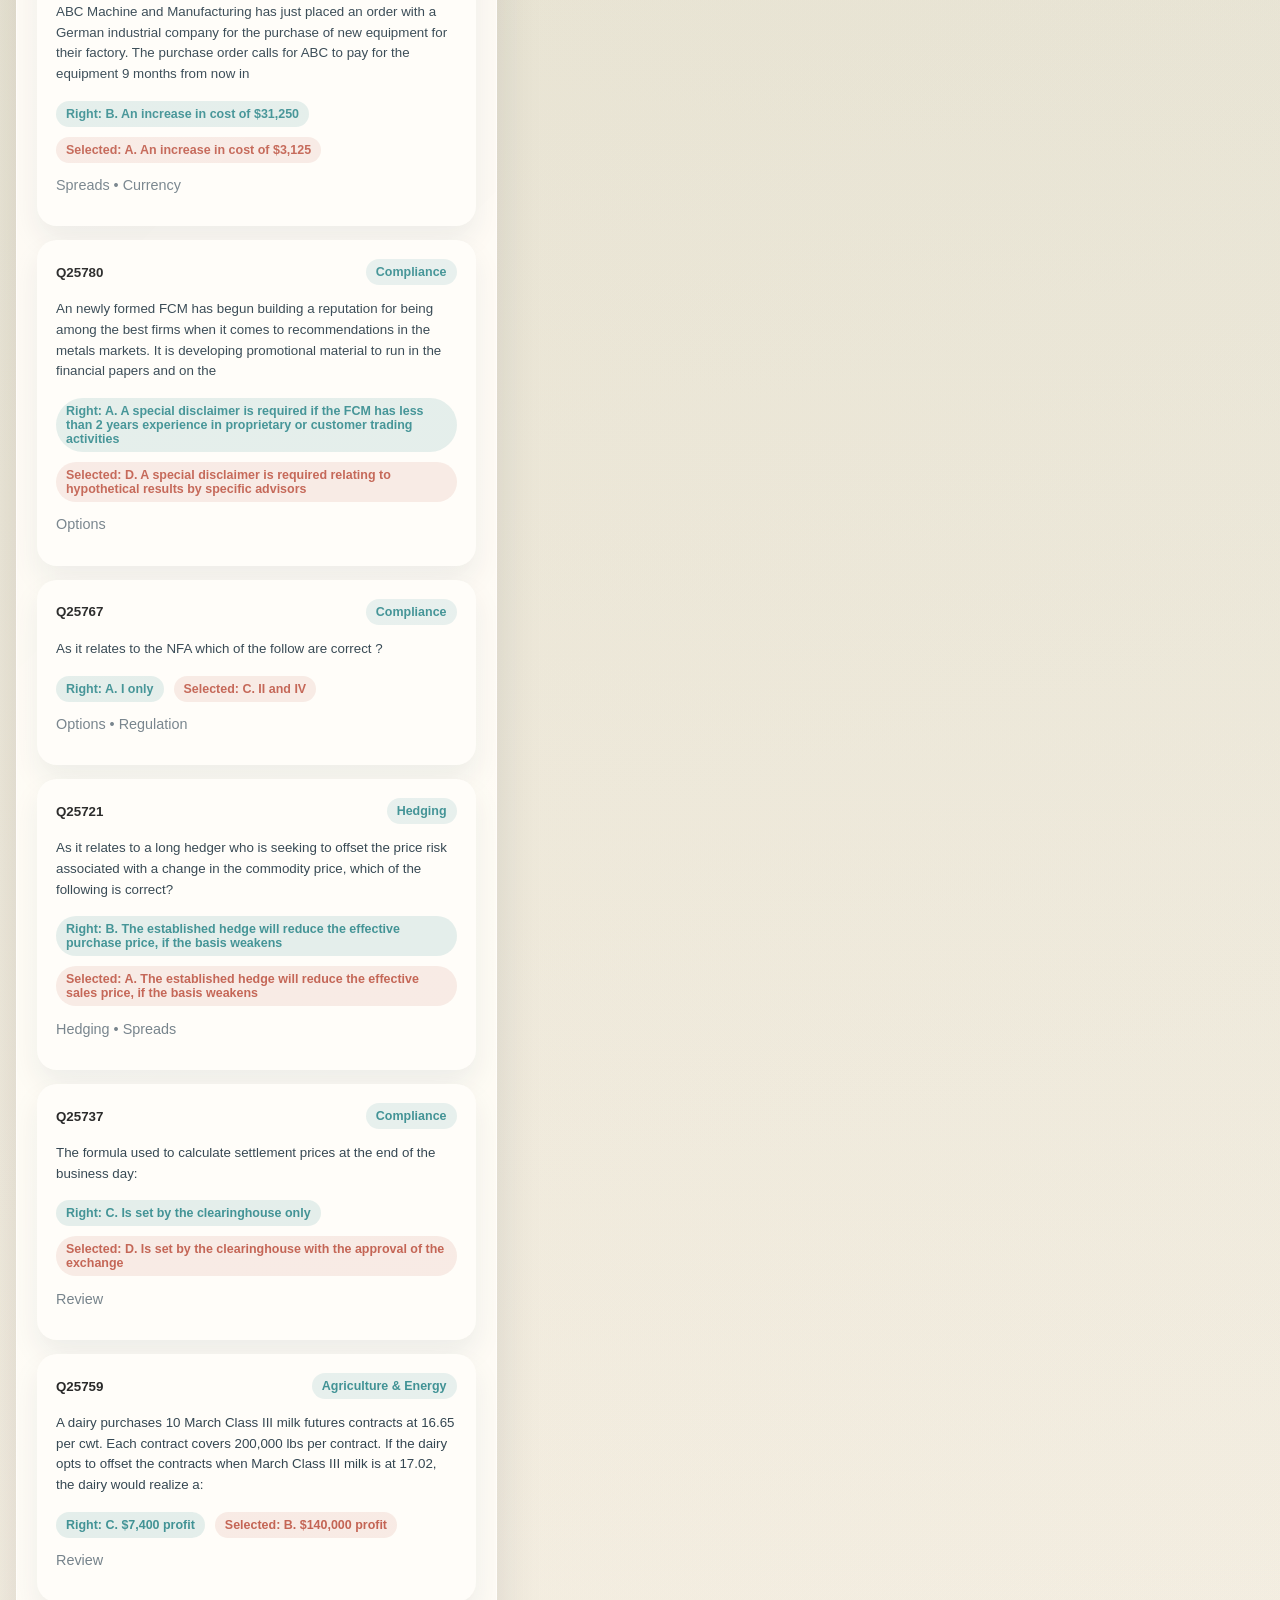
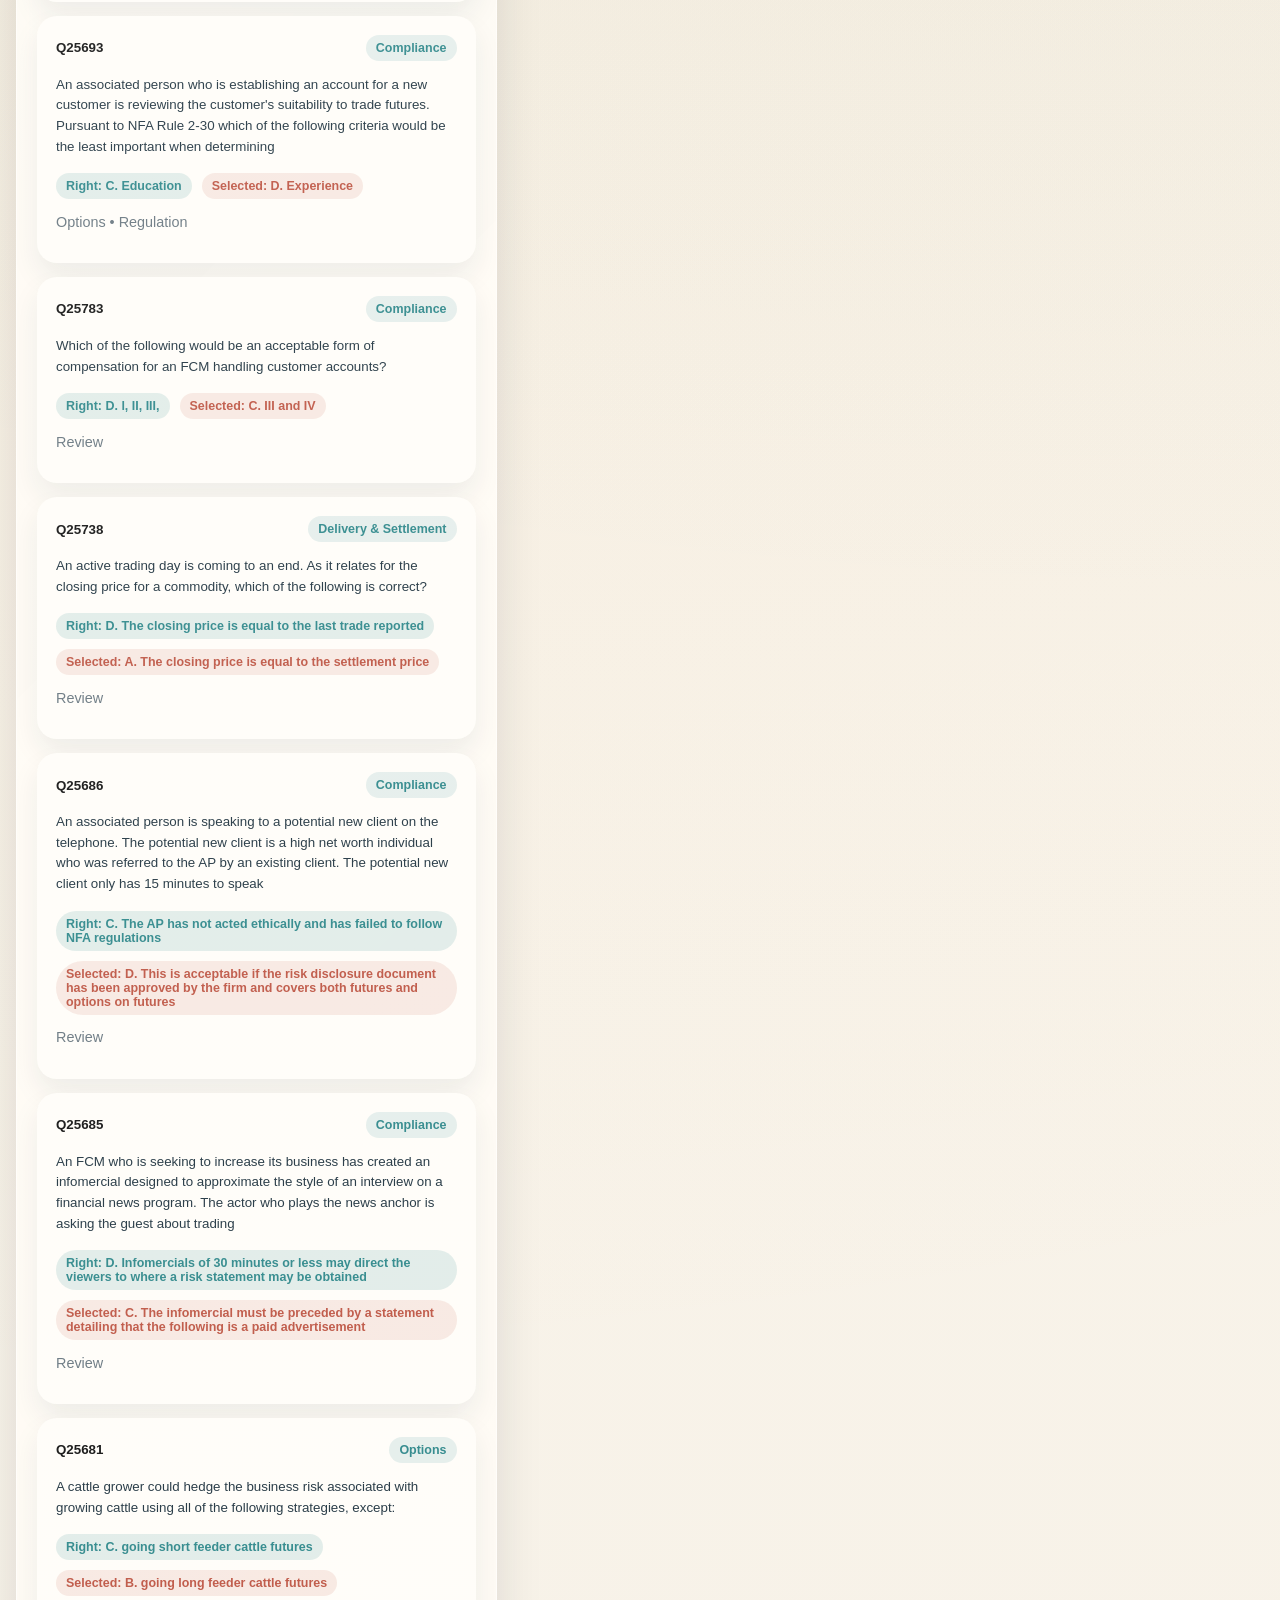
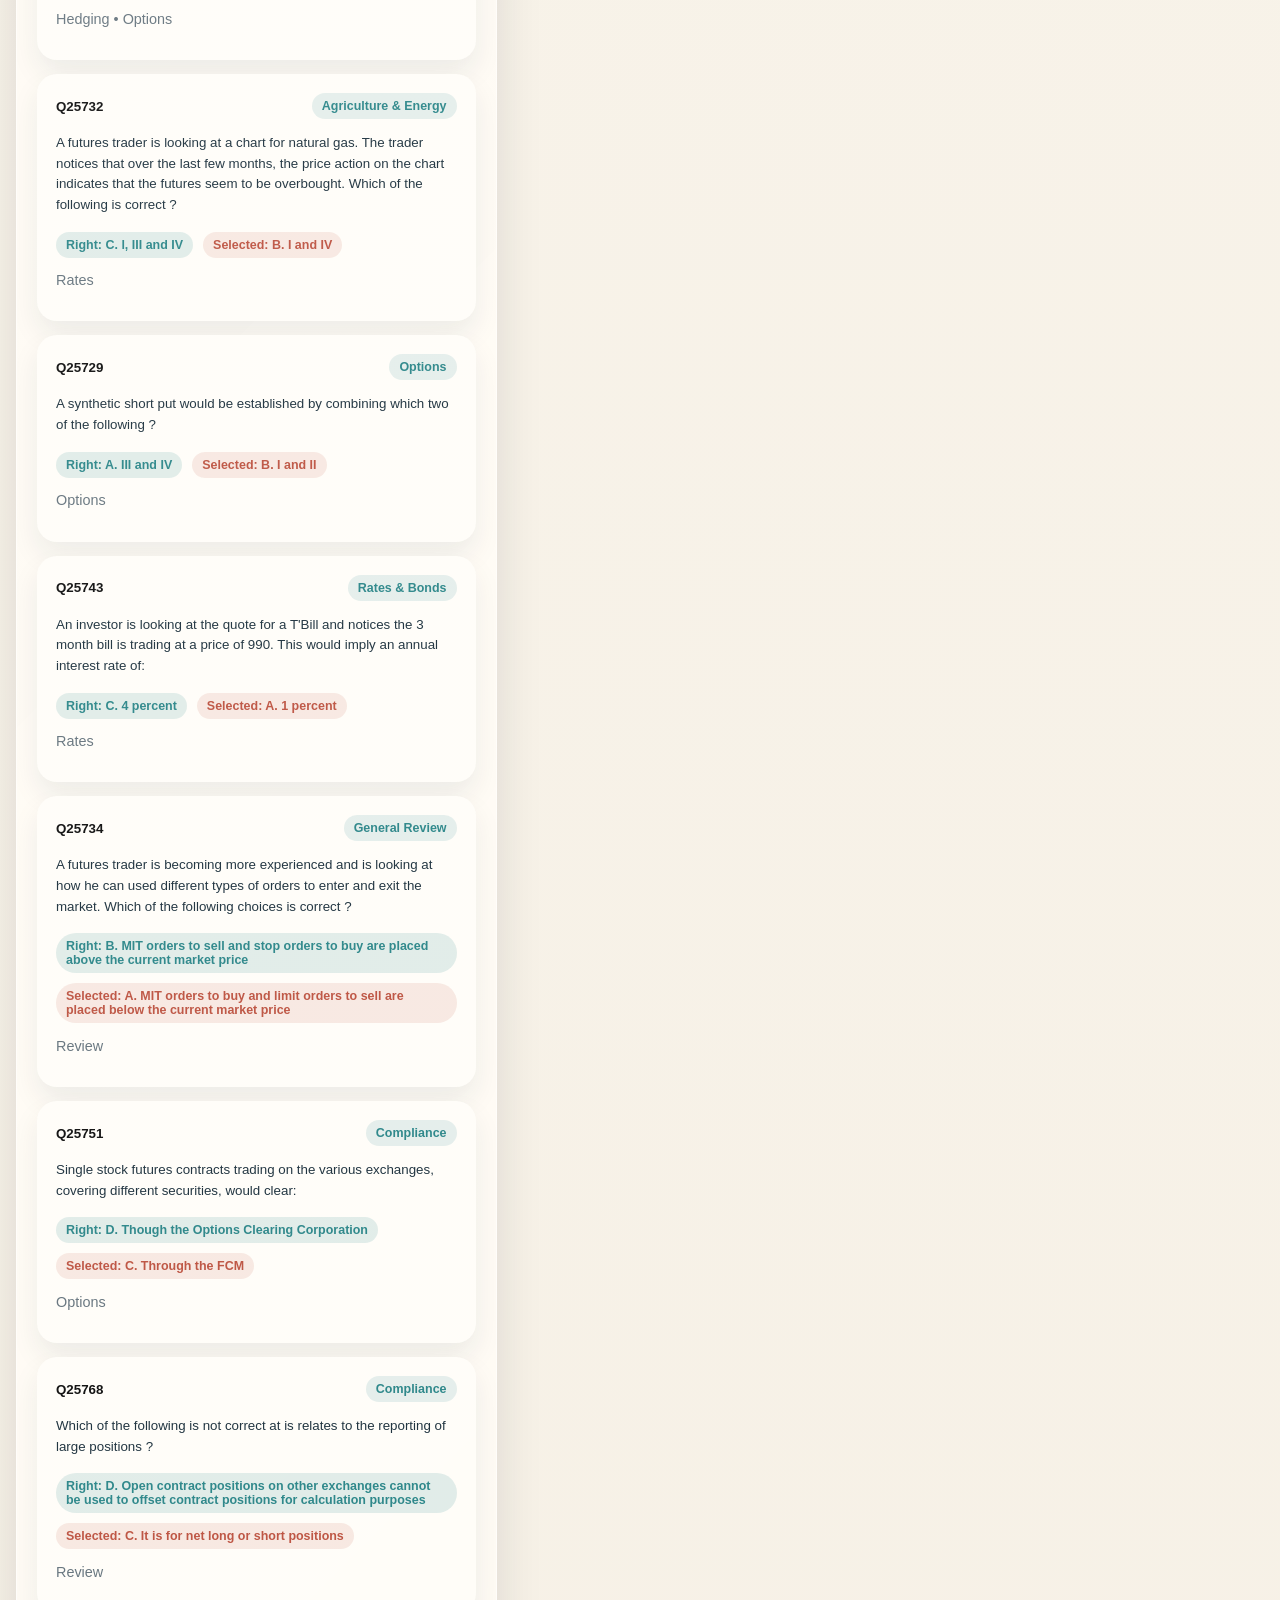
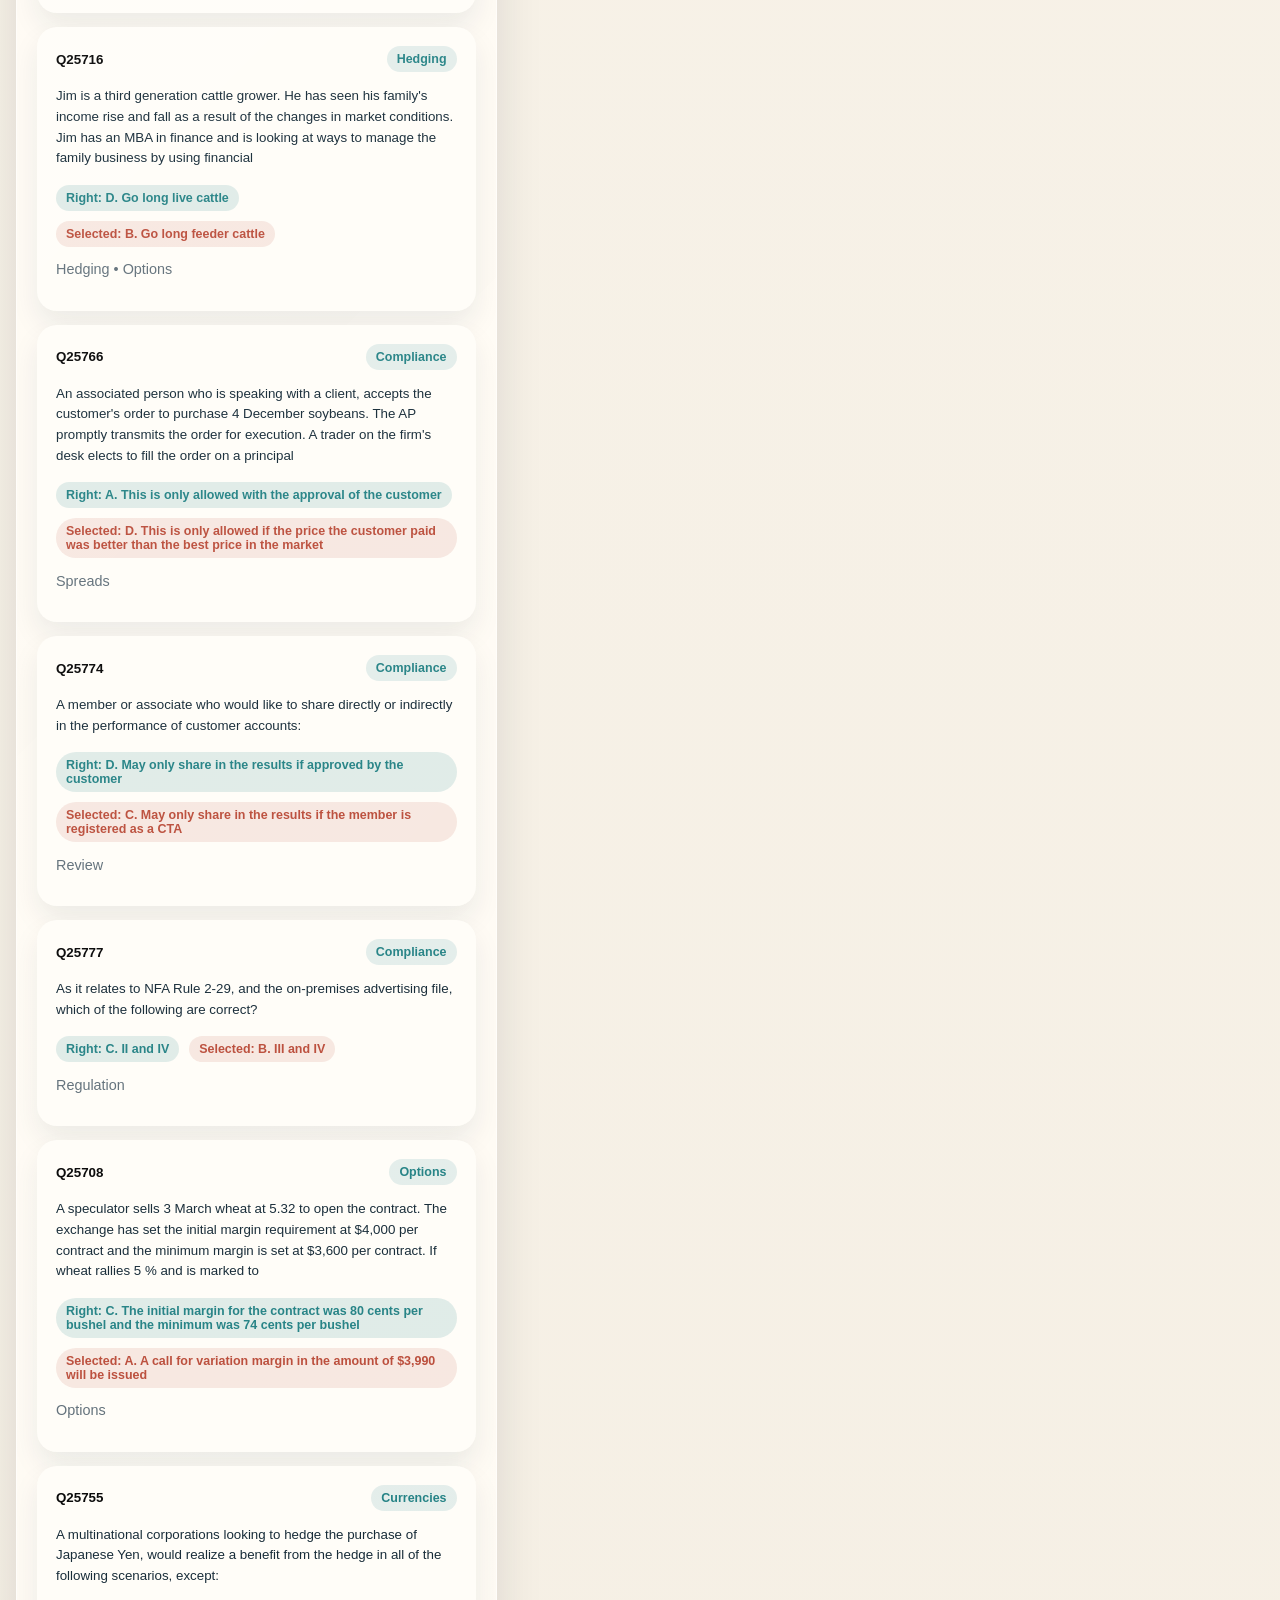
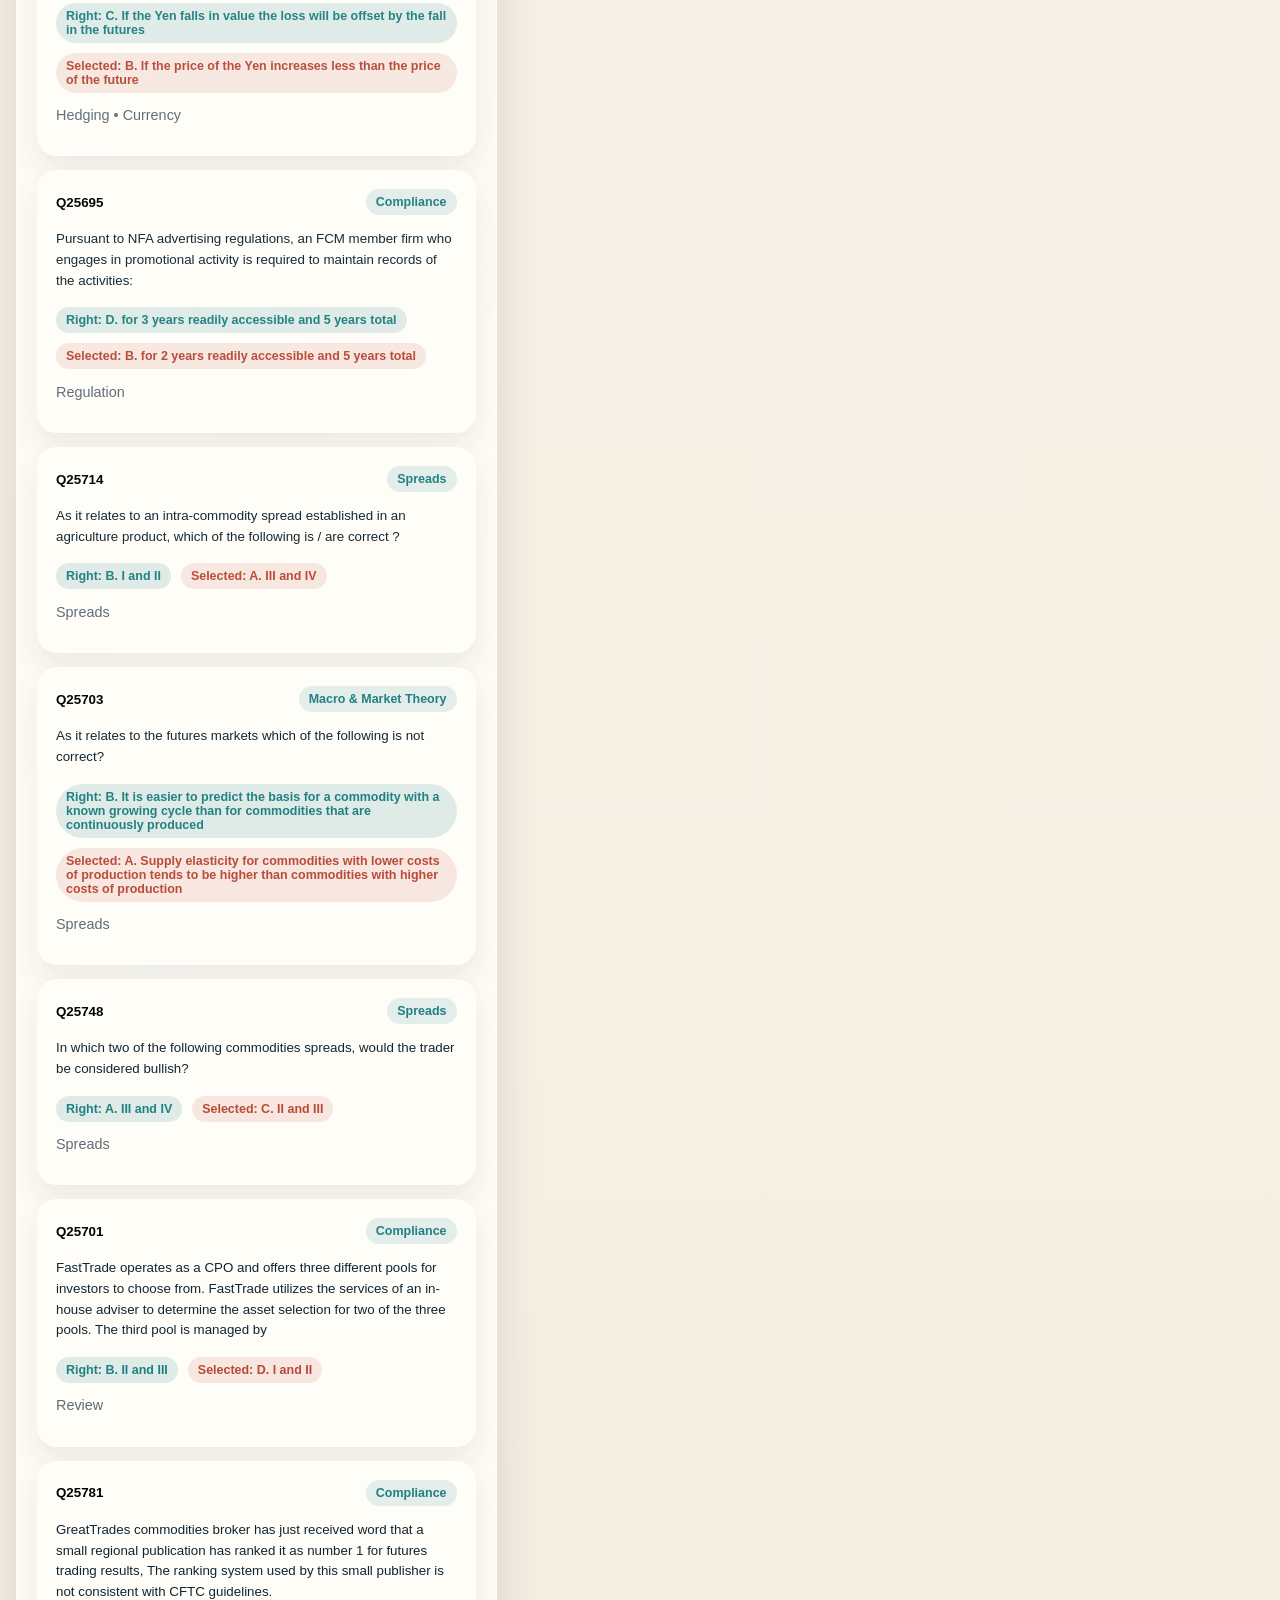
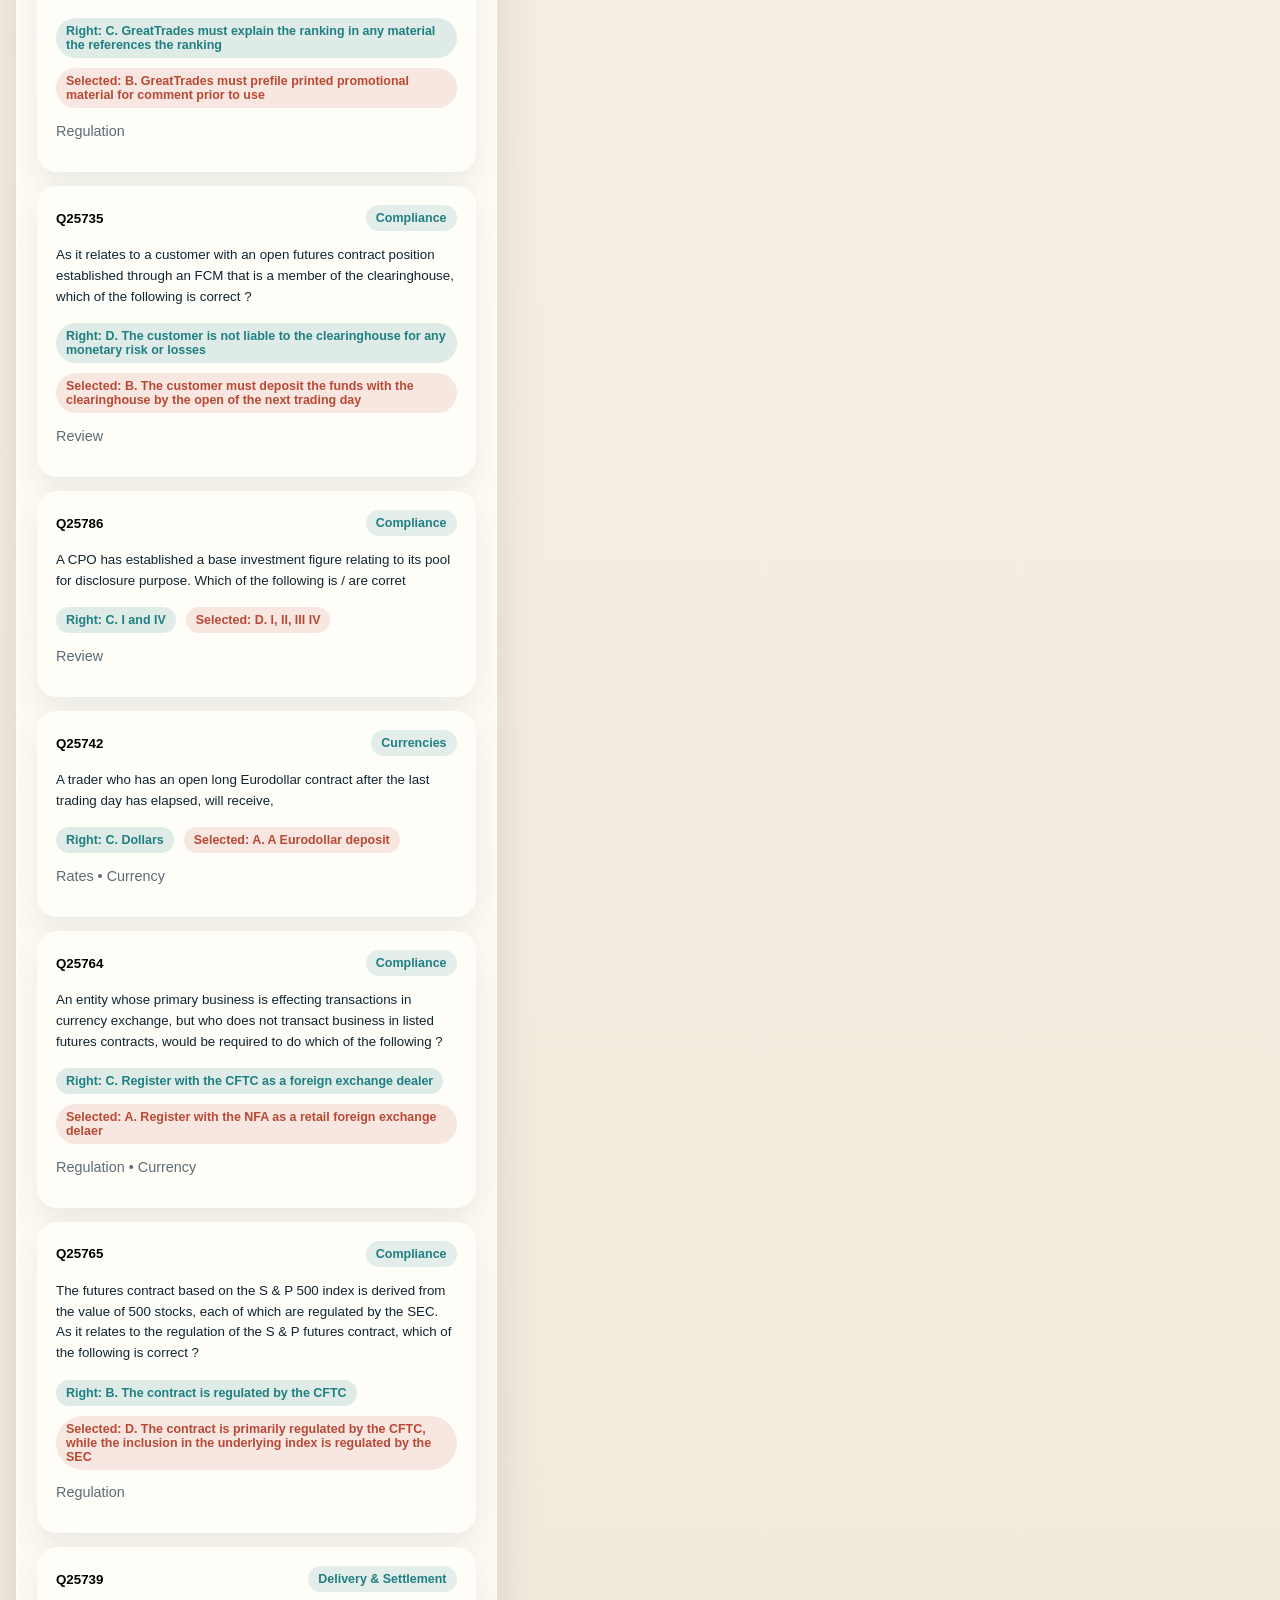
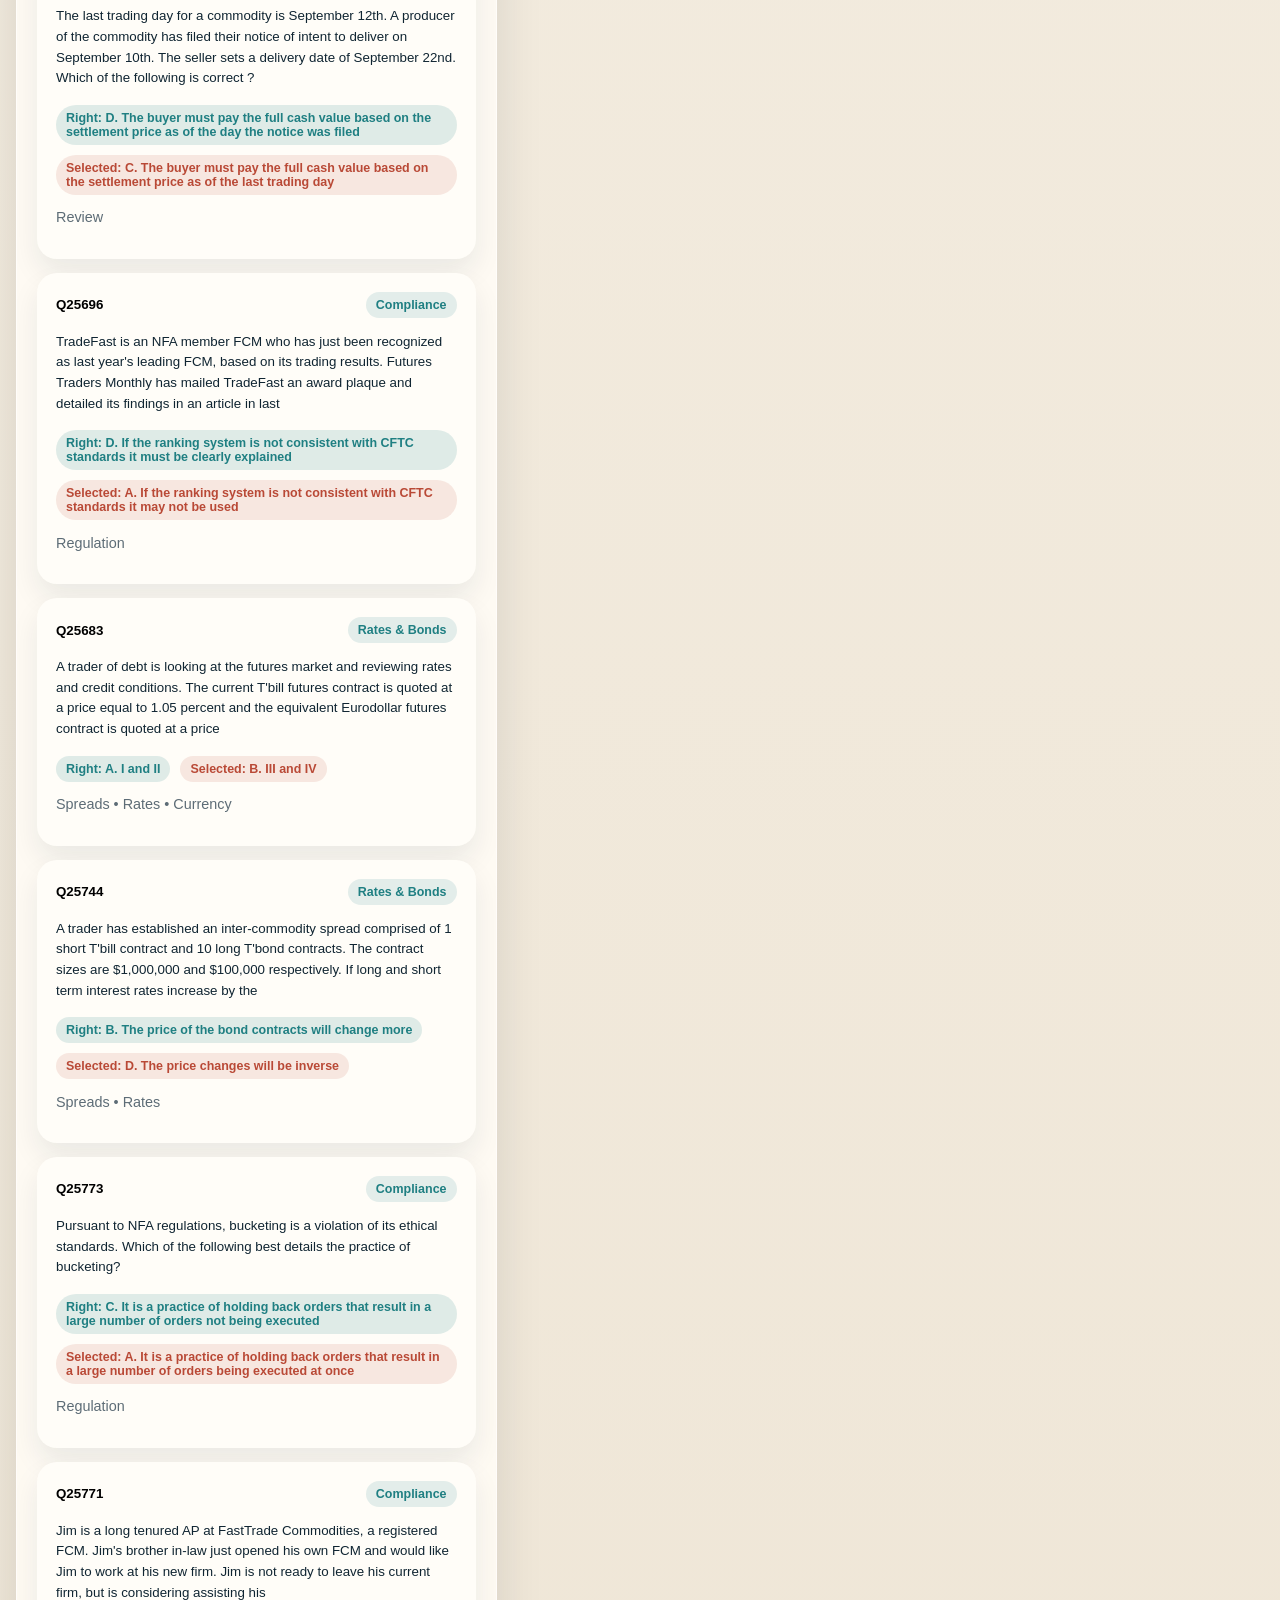
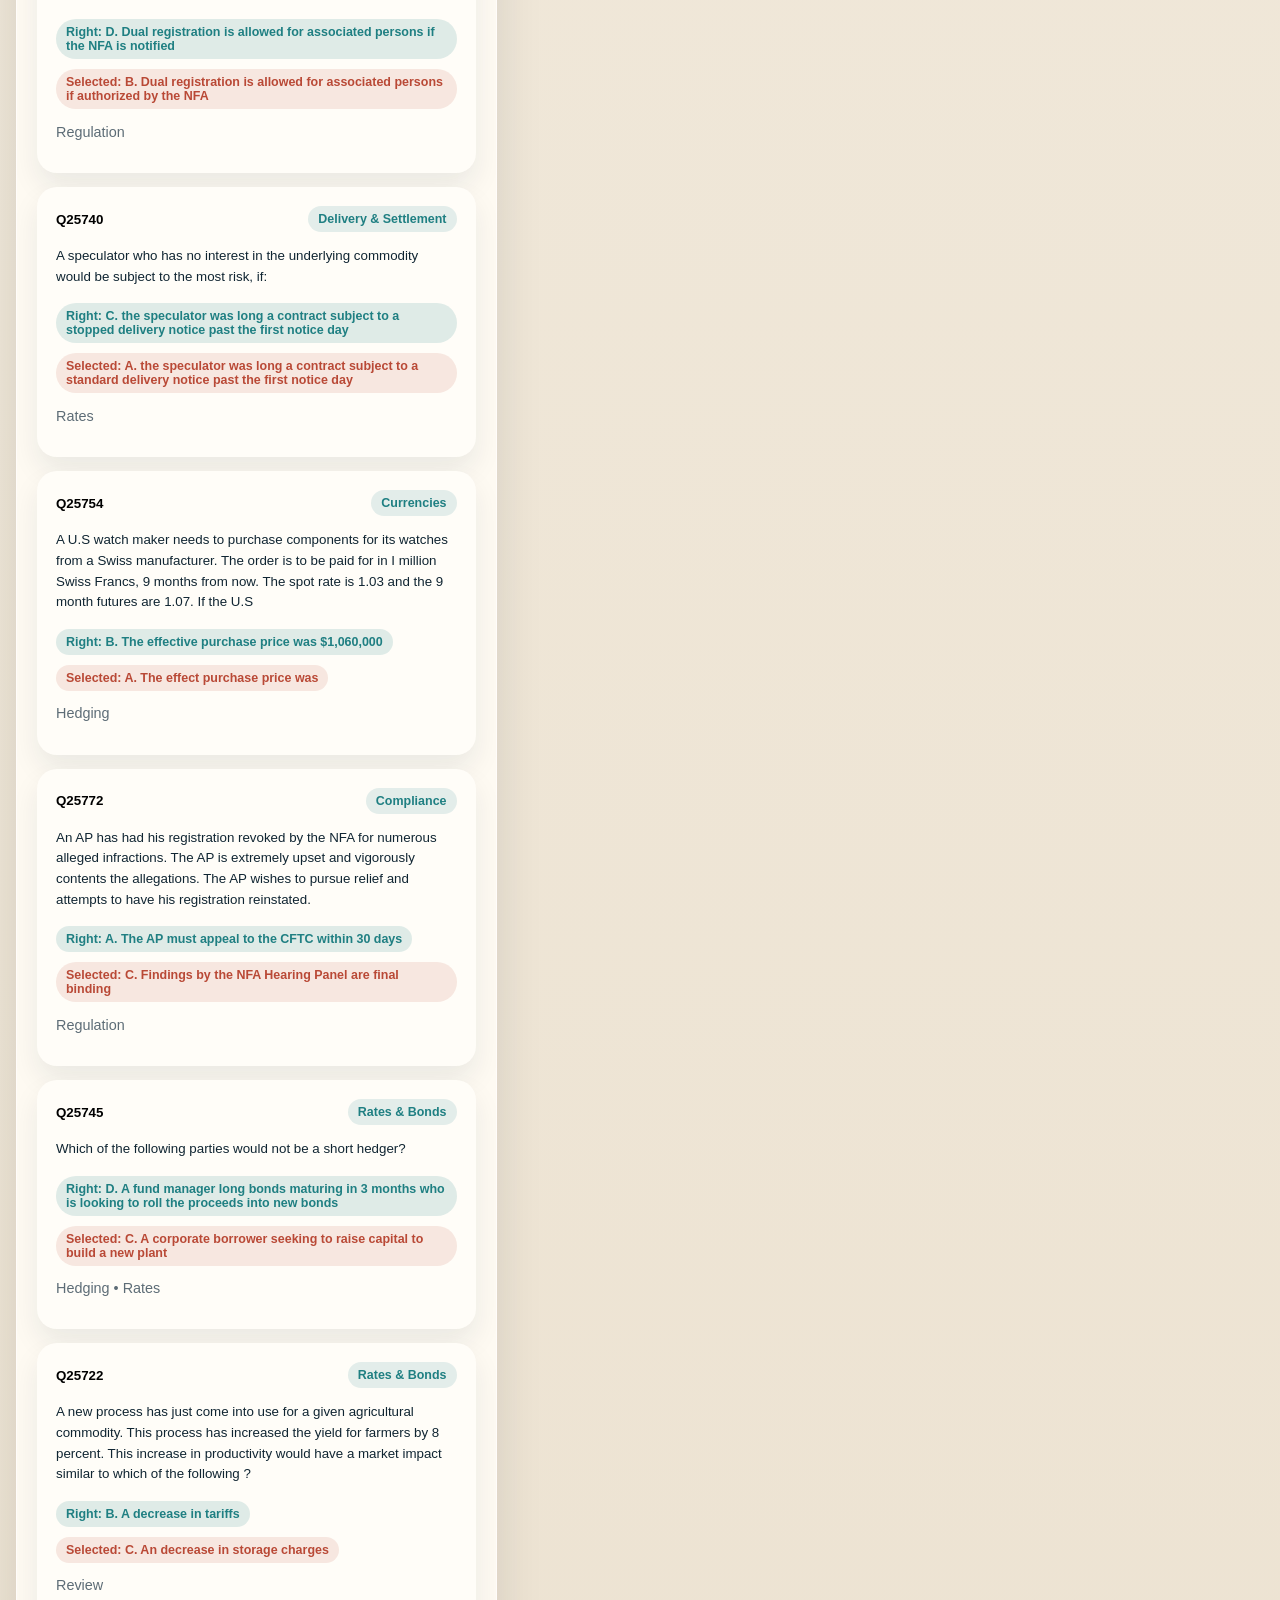
==== commit e101a66c: "Add mobile question jump picker" ====
--- a/index.html
+++ b/index.html
@@ -57,6 +57,16 @@
         </label>
       </section>
 
+      <section class="quick-jump">
+        <div class="quick-jump-copy">
+          <p class="quick-jump-label">Fast Navigation</p>
+          <p class="quick-jump-text">
+            Open a compact question picker and jump directly to any visible item.
+          </p>
+        </div>
+        <button type="button" class="jump-button" id="jump-button">Jump To Question</button>
+      </section>
+
       <main class="content-grid">
         <section class="results-panel">
           <div class="results-header">
@@ -72,6 +82,32 @@
           </div>
         </section>
       </main>
+
+      <div class="jump-overlay" id="jump-overlay" hidden>
+        <div class="jump-sheet" role="dialog" aria-modal="true" aria-labelledby="jump-title">
+          <div class="jump-sheet-header">
+            <div>
+              <p class="quick-jump-label">Question Picker</p>
+              <h2 id="jump-title">Jump To A Question</h2>
+              <p class="jump-sheet-text" id="jump-sheet-text"></p>
+            </div>
+            <button type="button" class="jump-close" id="jump-close" aria-label="Close question picker">
+              Close
+            </button>
+          </div>
+
+          <label class="jump-search">
+            <span>Find inside visible questions</span>
+            <input
+              id="jump-search"
+              type="search"
+              placeholder="Search by question number or first line"
+            />
+          </label>
+
+          <div class="jump-list" id="jump-list"></div>
+        </div>
+      </div>
     </div>
   </body>
 </html>
--- a/styles.css
+++ b/styles.css
@@ -27,6 +27,7 @@
 body {
   margin: 0;
   min-height: 100vh;
+  overflow-x: hidden;
   color: var(--ink);
   background:
     radial-gradient(circle at top left, rgba(223, 141, 38, 0.18), transparent 32%),
@@ -56,6 +57,7 @@
 .hero,
 .stats,
 .controls,
+.quick-jump,
 .results-panel,
 .detail-panel {
   position: relative;
@@ -115,6 +117,17 @@
   color: var(--muted);
 }
 
+.hero-text,
+.hero-note p,
+.question-snippet,
+.answer-pill,
+.answer-card-value,
+.prompt-line,
+.choice-item,
+.explanation-text p {
+  overflow-wrap: anywhere;
+}
+
 .hero-text {
   max-width: 68ch;
   margin: 18px 0 0;
@@ -172,6 +185,79 @@
   gap: 16px;
   padding: 18px;
   margin-top: 20px;
+}
+
+.quick-jump {
+  display: flex;
+  justify-content: space-between;
+  align-items: center;
+  gap: 18px;
+  padding: 18px 20px;
+  margin-top: 20px;
+}
+
+.quick-jump-copy {
+  display: grid;
+  gap: 6px;
+}
+
+.quick-jump-label {
+  margin: 0;
+  text-transform: uppercase;
+  letter-spacing: 0.12em;
+  font-size: 0.78rem;
+  font-weight: 700;
+  color: var(--accent-strong);
+}
+
+.quick-jump-text,
+.jump-sheet-text {
+  margin: 0;
+  color: var(--muted);
+  line-height: 1.5;
+}
+
+.jump-button,
+.jump-close,
+.jump-item {
+  font: inherit;
+}
+
+.jump-button,
+.jump-close {
+  border: 0;
+  border-radius: 999px;
+  padding: 12px 18px;
+  font-weight: 700;
+  cursor: pointer;
+  transition: transform 180ms ease, box-shadow 180ms ease, background 180ms ease;
+}
+
+.jump-button {
+  color: #fff;
+  background: linear-gradient(135deg, var(--teal), #255f78);
+  box-shadow: 0 12px 22px rgba(31, 127, 130, 0.22);
+}
+
+.jump-button:hover,
+.jump-button:focus-visible,
+.jump-close:hover,
+.jump-close:focus-visible,
+.jump-item:hover,
+.jump-item:focus-visible {
+  transform: translateY(-1px);
+}
+
+.jump-button:focus-visible,
+.jump-close:focus-visible,
+.jump-item:focus-visible {
+  outline: 2px solid rgba(31, 127, 130, 0.4);
+  outline-offset: 2px;
+}
+
+.jump-close {
+  color: var(--ink);
+  background: rgba(16, 37, 50, 0.08);
 }
 
 .controls label {
@@ -230,6 +316,11 @@
 .results-list {
   display: grid;
   gap: 14px;
+}
+
+.question-entry {
+  display: grid;
+  gap: 12px;
 }
 
 .question-card {
@@ -310,6 +401,105 @@
   font-size: 0.9rem;
 }
 
+.jump-overlay {
+  position: fixed;
+  inset: 0;
+  z-index: 40;
+  display: grid;
+  place-items: center;
+  padding: 20px;
+  background: rgba(16, 37, 50, 0.32);
+  backdrop-filter: blur(10px);
+}
+
+.jump-overlay[hidden] {
+  display: none;
+}
+
+.jump-sheet {
+  width: min(720px, 100%);
+  max-height: min(80vh, 900px);
+  overflow: hidden;
+  display: grid;
+  grid-template-rows: auto auto minmax(0, 1fr);
+  gap: 16px;
+  padding: 22px;
+  border-radius: 28px;
+  background: rgba(255, 252, 245, 0.98);
+  border: 1px solid rgba(255, 255, 255, 0.7);
+  box-shadow: 0 30px 60px rgba(16, 37, 50, 0.24);
+}
+
+.jump-sheet-header {
+  display: flex;
+  justify-content: space-between;
+  gap: 16px;
+  align-items: start;
+}
+
+.jump-search {
+  display: grid;
+  gap: 8px;
+  color: var(--muted);
+  font-size: 0.88rem;
+}
+
+.jump-search input {
+  width: 100%;
+  border: 1px solid var(--line);
+  border-radius: 16px;
+  background: #fff;
+  padding: 14px 16px;
+  font: inherit;
+  color: var(--ink);
+}
+
+.jump-list {
+  display: grid;
+  gap: 10px;
+  overflow: auto;
+  padding-right: 4px;
+}
+
+.jump-item {
+  width: 100%;
+  text-align: left;
+  display: grid;
+  gap: 6px;
+  padding: 14px 16px;
+  border: 1px solid var(--line);
+  border-radius: 18px;
+  background: rgba(16, 37, 50, 0.04);
+  cursor: pointer;
+  transition: transform 180ms ease, border-color 180ms ease, box-shadow 180ms ease;
+}
+
+.jump-item.is-active {
+  border-color: rgba(31, 127, 130, 0.36);
+  background: rgba(31, 127, 130, 0.08);
+}
+
+.jump-item-id {
+  font-size: 0.82rem;
+  font-weight: 700;
+  color: var(--accent-strong);
+  letter-spacing: 0.08em;
+}
+
+.jump-item-text {
+  line-height: 1.5;
+  color: var(--ink);
+  overflow-wrap: anywhere;
+}
+
+.jump-empty {
+  min-height: 160px;
+}
+
+.mobile-detail {
+  display: none;
+}
+
 .detail-panel {
   min-height: 70vh;
   position: sticky;
@@ -369,6 +559,55 @@
   gap: 12px;
 }
 
+.answer-summary-grid {
+  display: grid;
+  grid-template-columns: repeat(auto-fit, minmax(220px, 1fr));
+  gap: 14px;
+}
+
+.answer-card {
+  padding: 16px 18px;
+  border-radius: 18px;
+  border: 1px solid var(--line);
+  background: rgba(16, 37, 50, 0.04);
+}
+
+.answer-card-correct {
+  background: rgba(31, 127, 130, 0.1);
+  border-color: rgba(31, 127, 130, 0.28);
+}
+
+.answer-card-user {
+  background: rgba(185, 73, 54, 0.08);
+  border-color: rgba(185, 73, 54, 0.24);
+}
+
+.answer-card-neutral {
+  background: rgba(16, 37, 50, 0.06);
+}
+
+.answer-card-label {
+  display: block;
+  margin-bottom: 8px;
+  color: var(--muted);
+  font-size: 0.8rem;
+  text-transform: uppercase;
+  letter-spacing: 0.1em;
+}
+
+.answer-card-value {
+  display: block;
+  line-height: 1.5;
+}
+
+.detail-stack-inline {
+  padding: 18px;
+  border-radius: 22px;
+  background: rgba(255, 253, 248, 0.92);
+  border: 1px solid var(--line);
+  box-shadow: 0 18px 28px rgba(16, 37, 50, 0.08);
+}
+
 .choice-item {
   padding: 14px 16px;
   border-radius: 16px;
@@ -453,6 +692,10 @@
   text-decoration: underline;
 }
 
+body.overlay-open {
+  overflow: hidden;
+}
+
 @keyframes rise {
   from {
     opacity: 0;
@@ -468,34 +711,99 @@
 @media (max-width: 1100px) {
   .stats,
   .controls,
+  .quick-jump,
   .hero,
   .content-grid {
     grid-template-columns: 1fr;
   }
 
   .detail-panel {
-    position: static;
-    min-height: auto;
+    display: none;
+  }
+
+  .mobile-detail {
+    display: block;
+  }
+
+  .question-card:hover,
+  .question-card.is-active {
+    transform: none;
   }
 }
 
 @media (max-width: 640px) {
   .page-shell {
     width: min(100vw - 20px, 100%);
-    padding: 18px 0 28px;
+    padding: 18px 0 calc(104px + env(safe-area-inset-bottom, 0px));
   }
 
   .hero,
   .stats,
   .controls,
+  .quick-jump,
   .results-panel,
   .detail-panel {
     border-radius: 20px;
   }
 
   .hero,
+  .quick-jump,
   .results-panel,
   .detail-panel {
     padding: 18px;
   }
-}
+
+  h1 {
+    font-size: clamp(2rem, 10vw, 2.7rem);
+    line-height: 0.96;
+  }
+
+  .hero-text {
+    font-size: 0.98rem;
+  }
+
+  .question-card {
+    padding: 16px;
+  }
+
+  .detail-stack-inline {
+    padding: 16px;
+  }
+
+  .answer-summary-grid {
+    grid-template-columns: 1fr;
+  }
+
+  .quick-jump {
+    flex-direction: column;
+    align-items: stretch;
+  }
+
+  .jump-button {
+    position: fixed;
+    left: 16px;
+    right: 16px;
+    bottom: calc(16px + env(safe-area-inset-bottom, 0px));
+    z-index: 25;
+    width: auto;
+    text-align: center;
+    box-shadow: 0 18px 34px rgba(31, 127, 130, 0.24);
+  }
+
+  .jump-close {
+    width: 100%;
+    text-align: center;
+  }
+
+  .jump-sheet {
+    width: 100%;
+    max-height: calc(100vh - 24px);
+    padding: 18px;
+    border-radius: 24px;
+  }
+
+  .jump-sheet-header {
+    grid-template-columns: 1fr;
+    display: grid;
+  }
+}
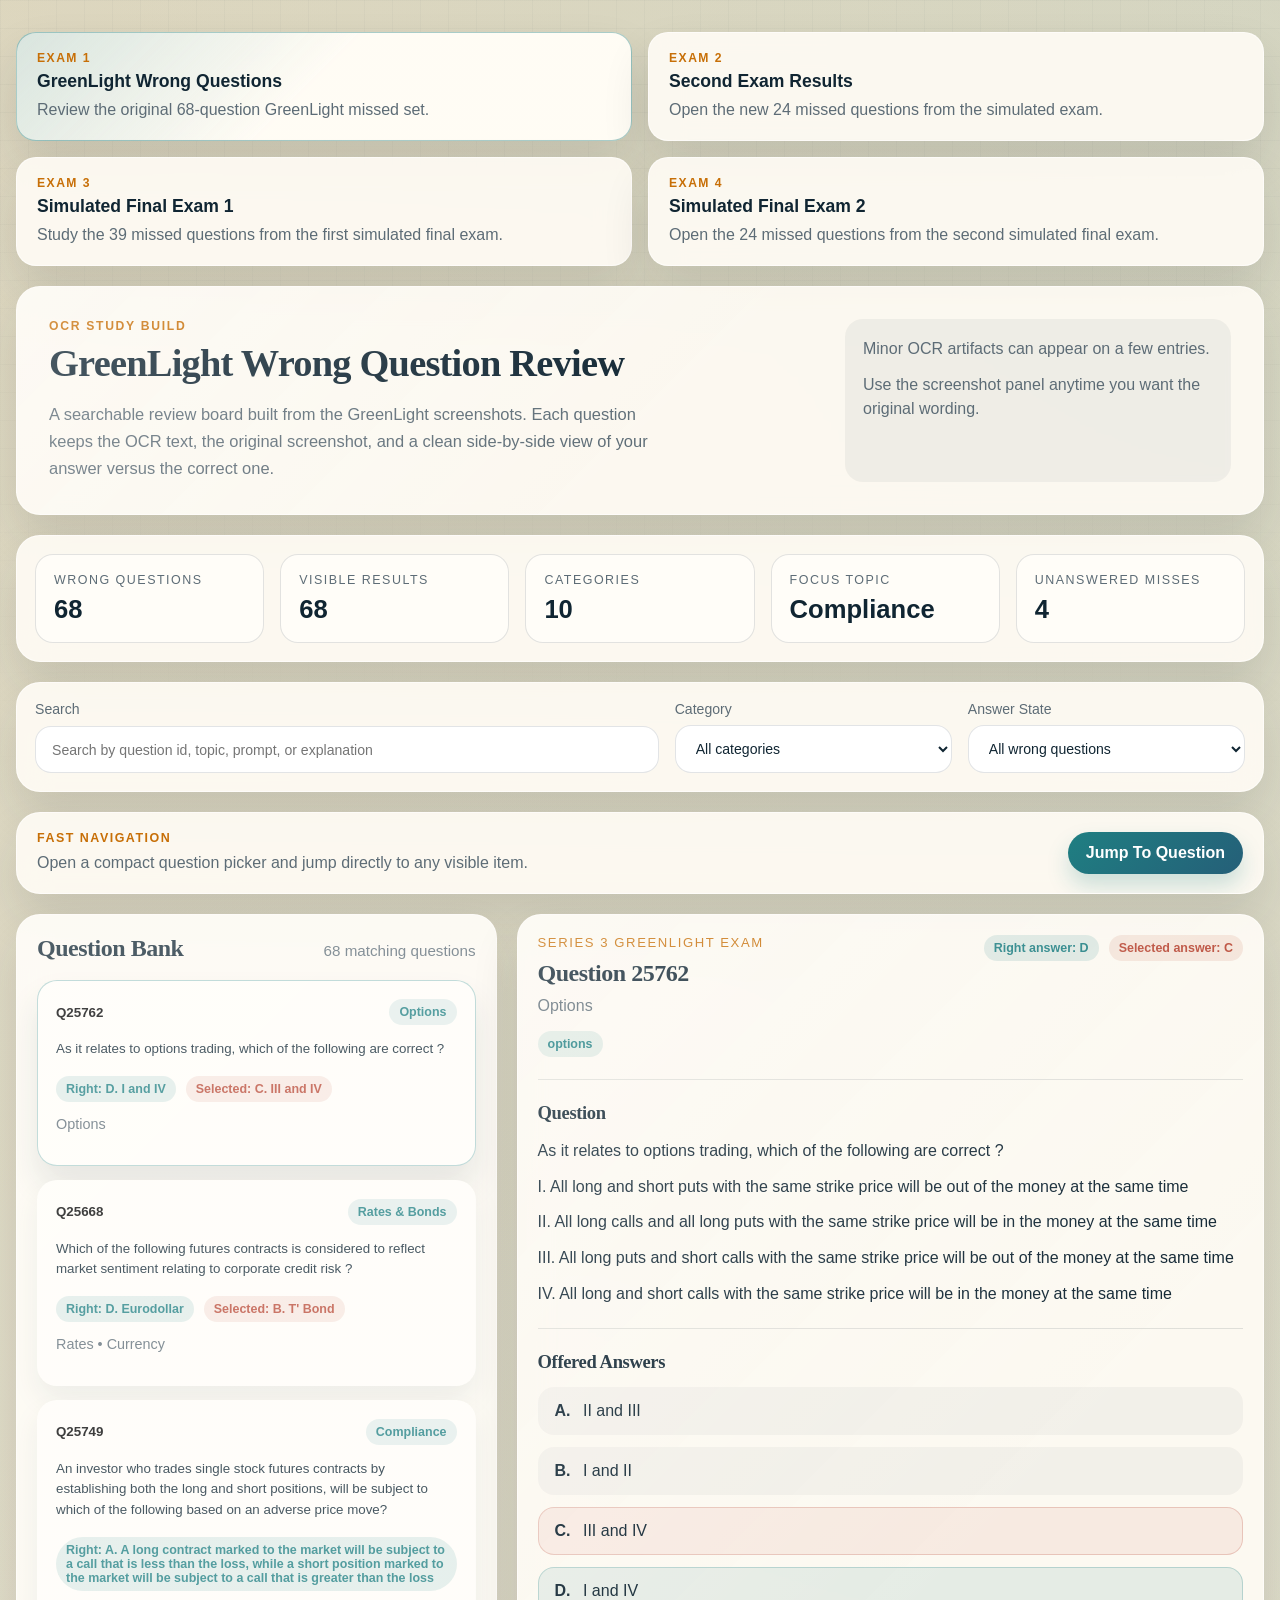
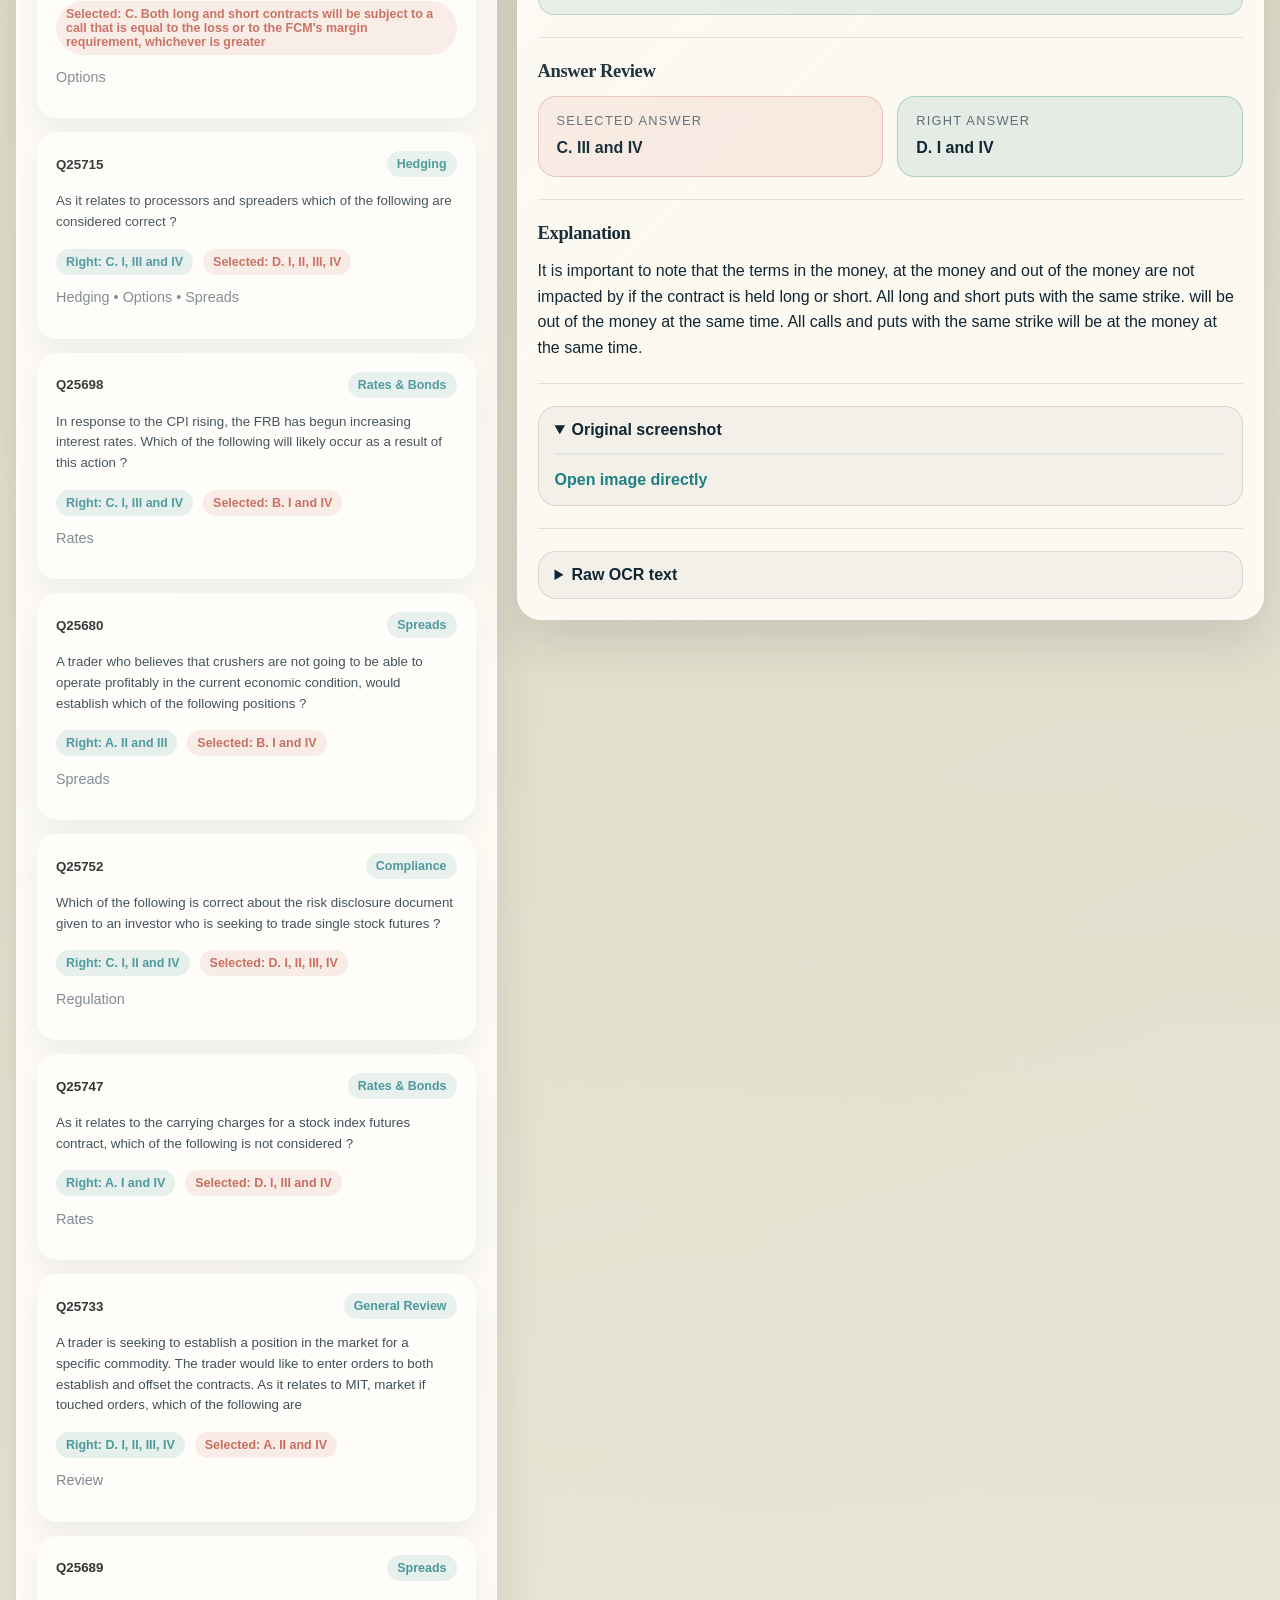
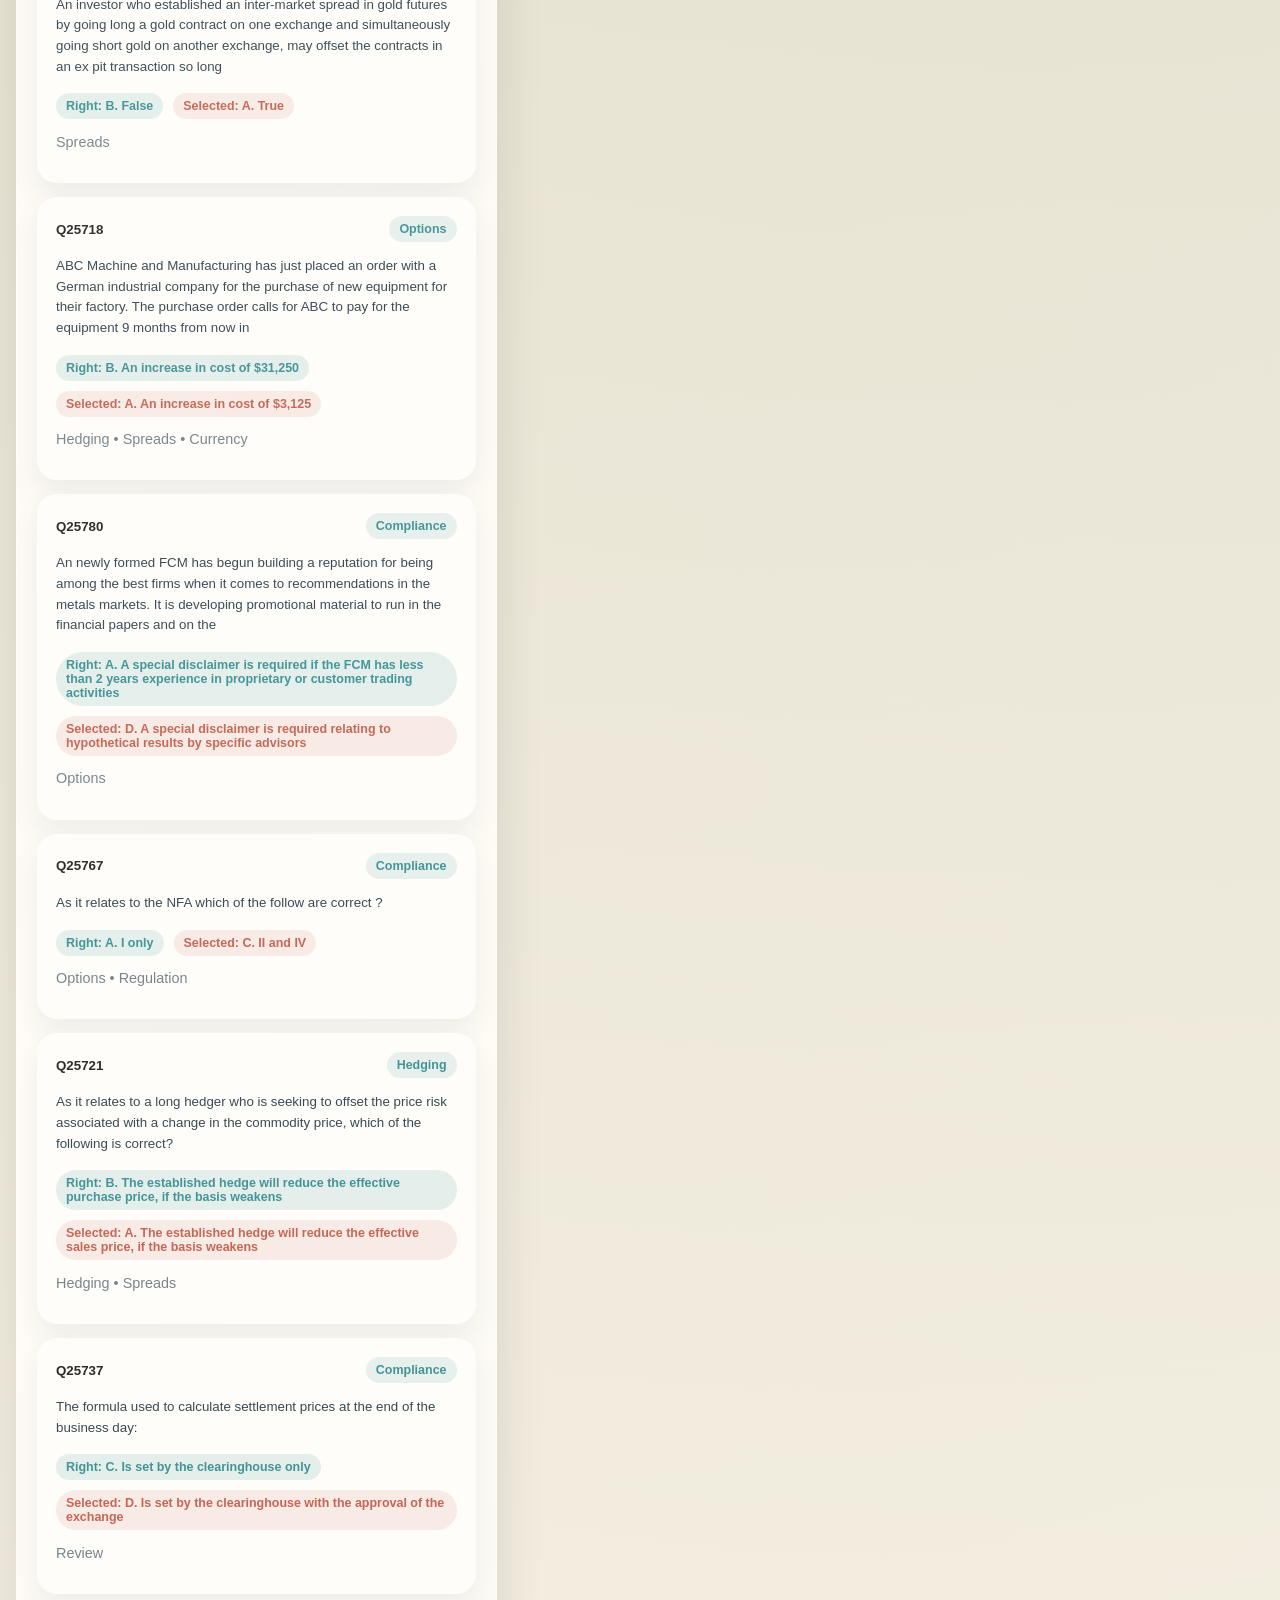
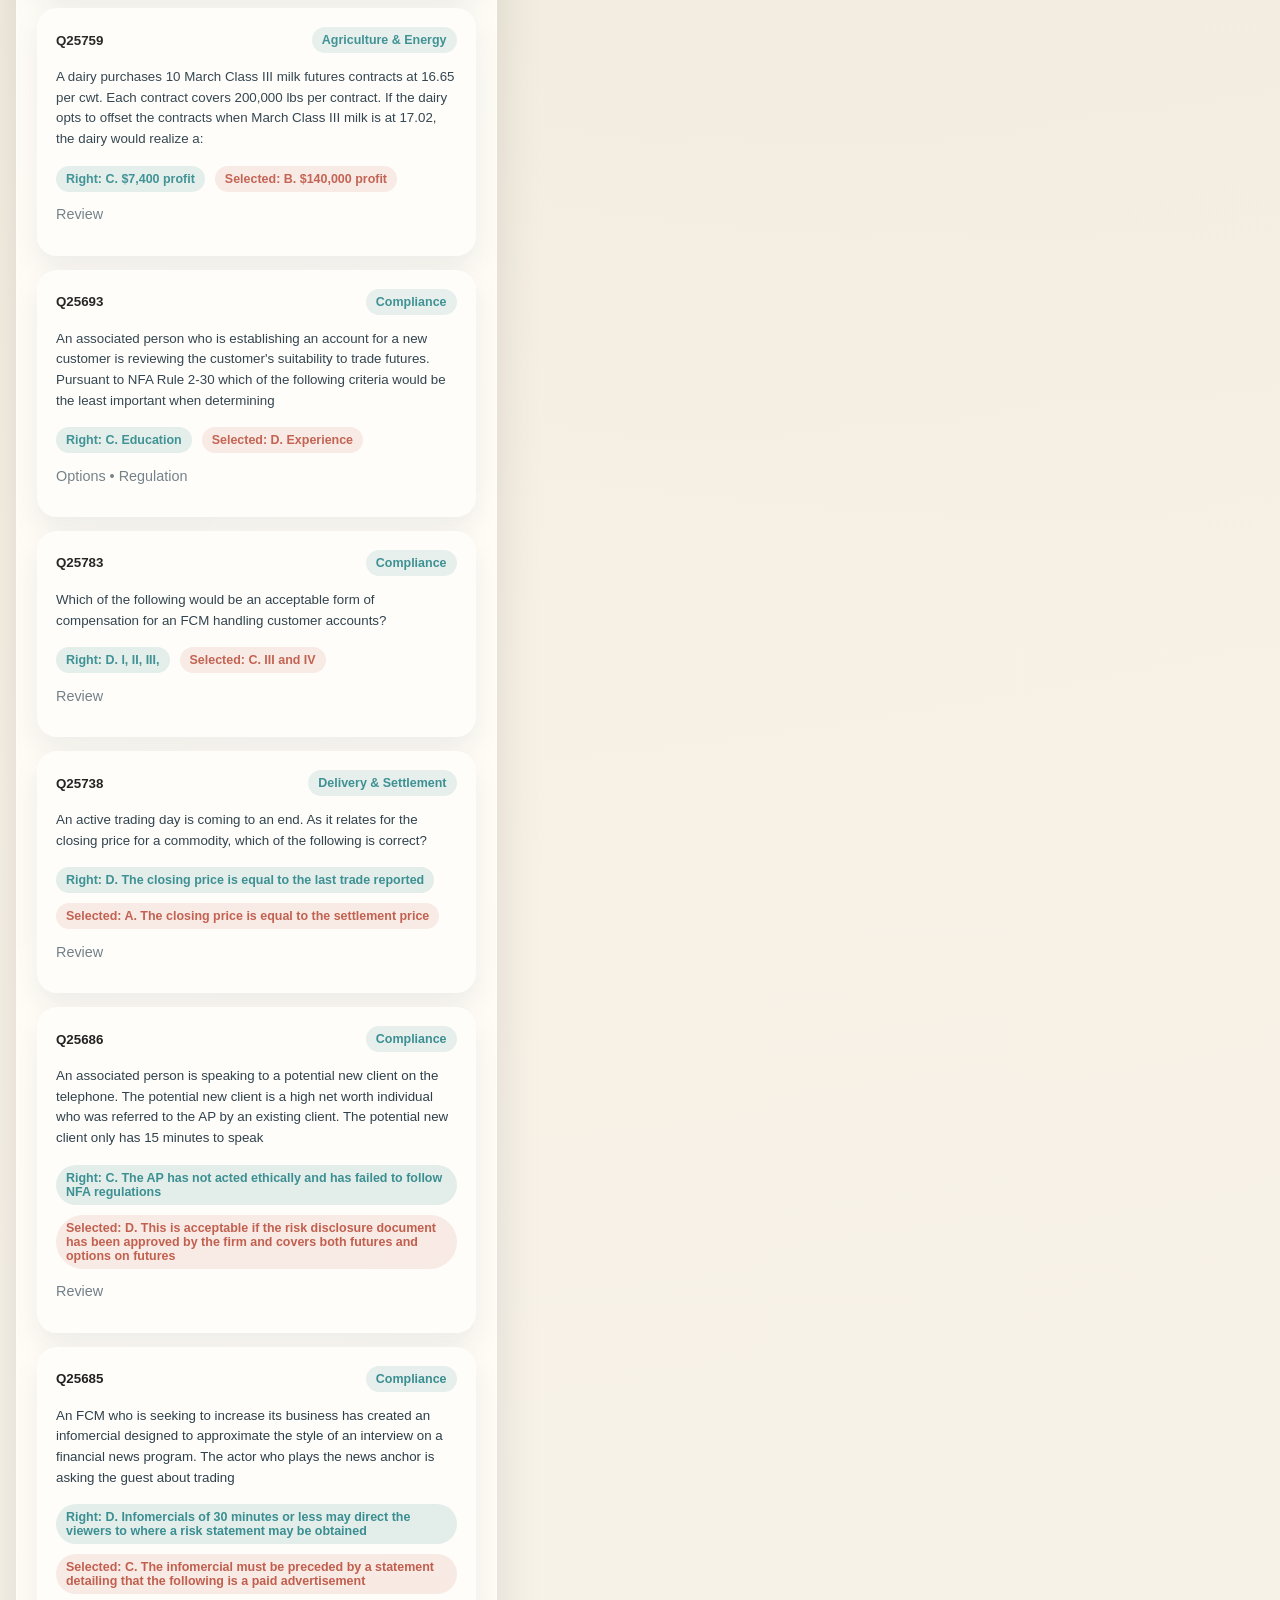
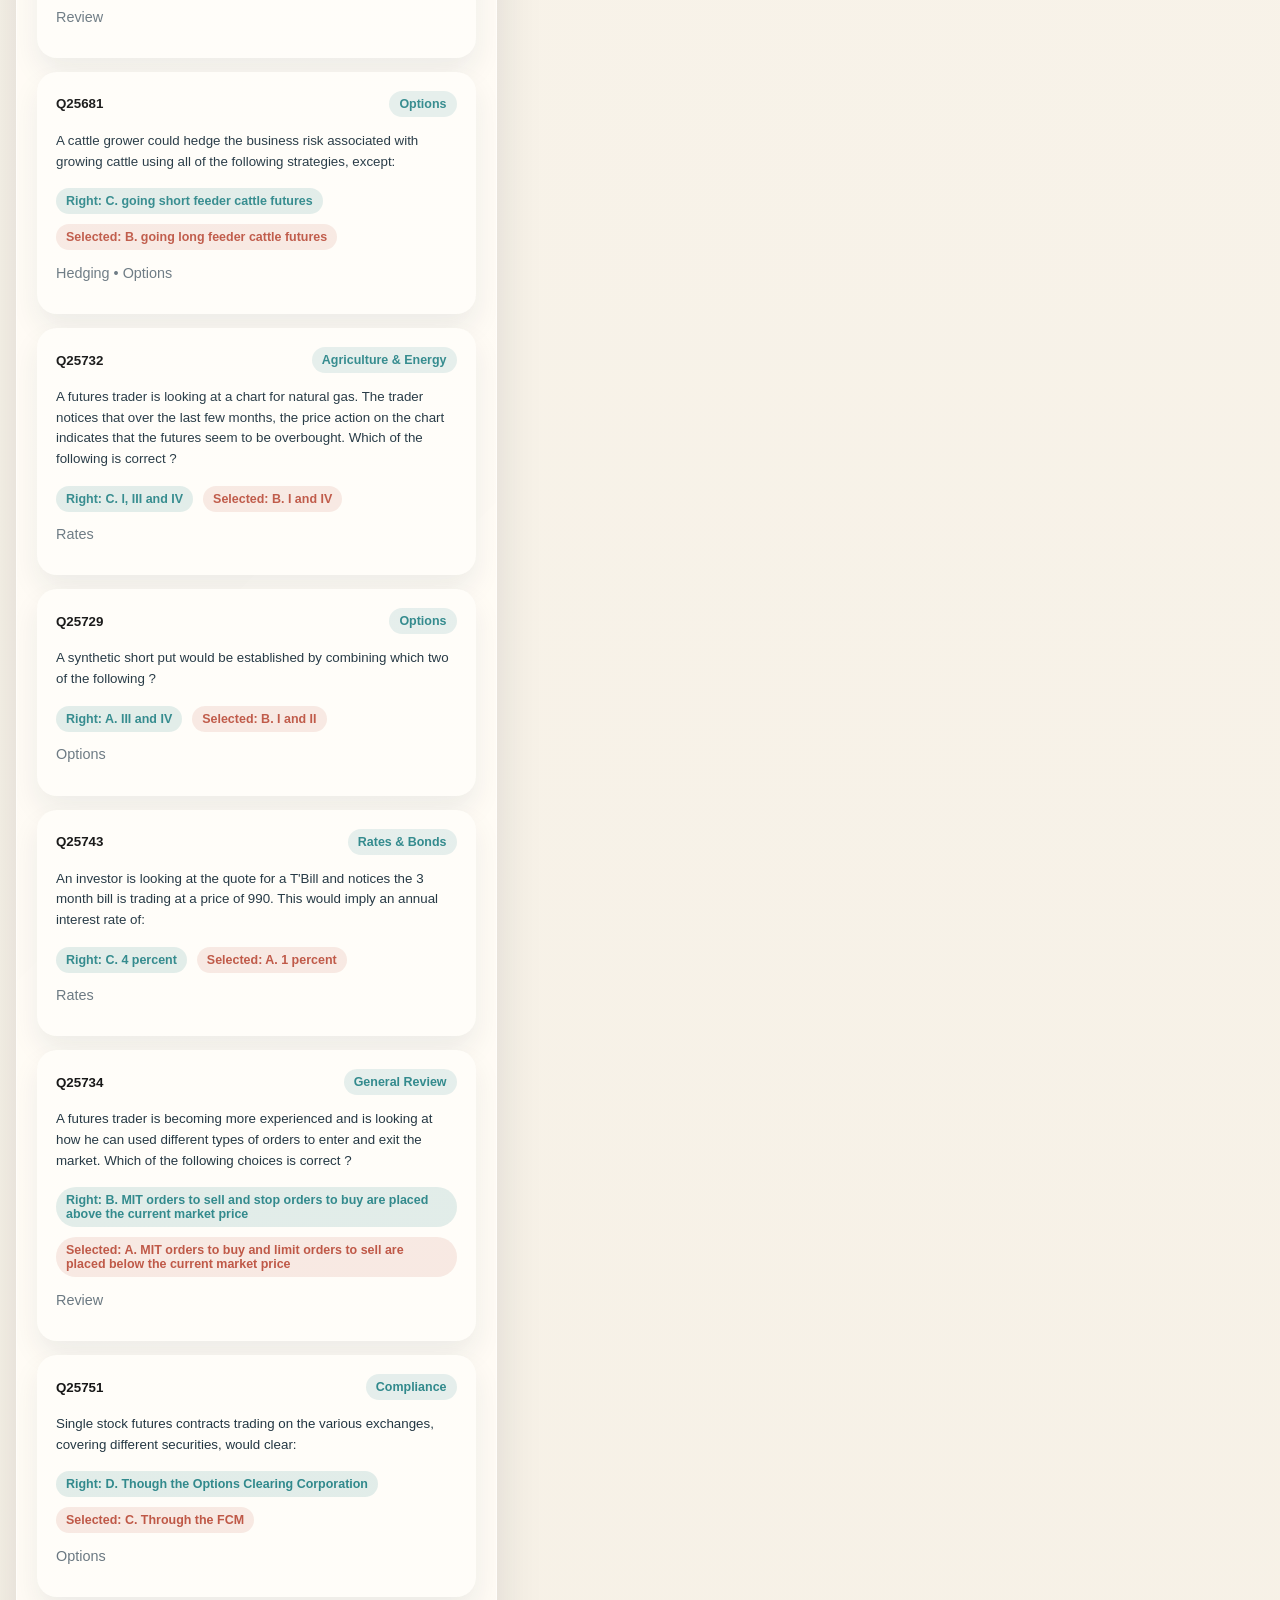
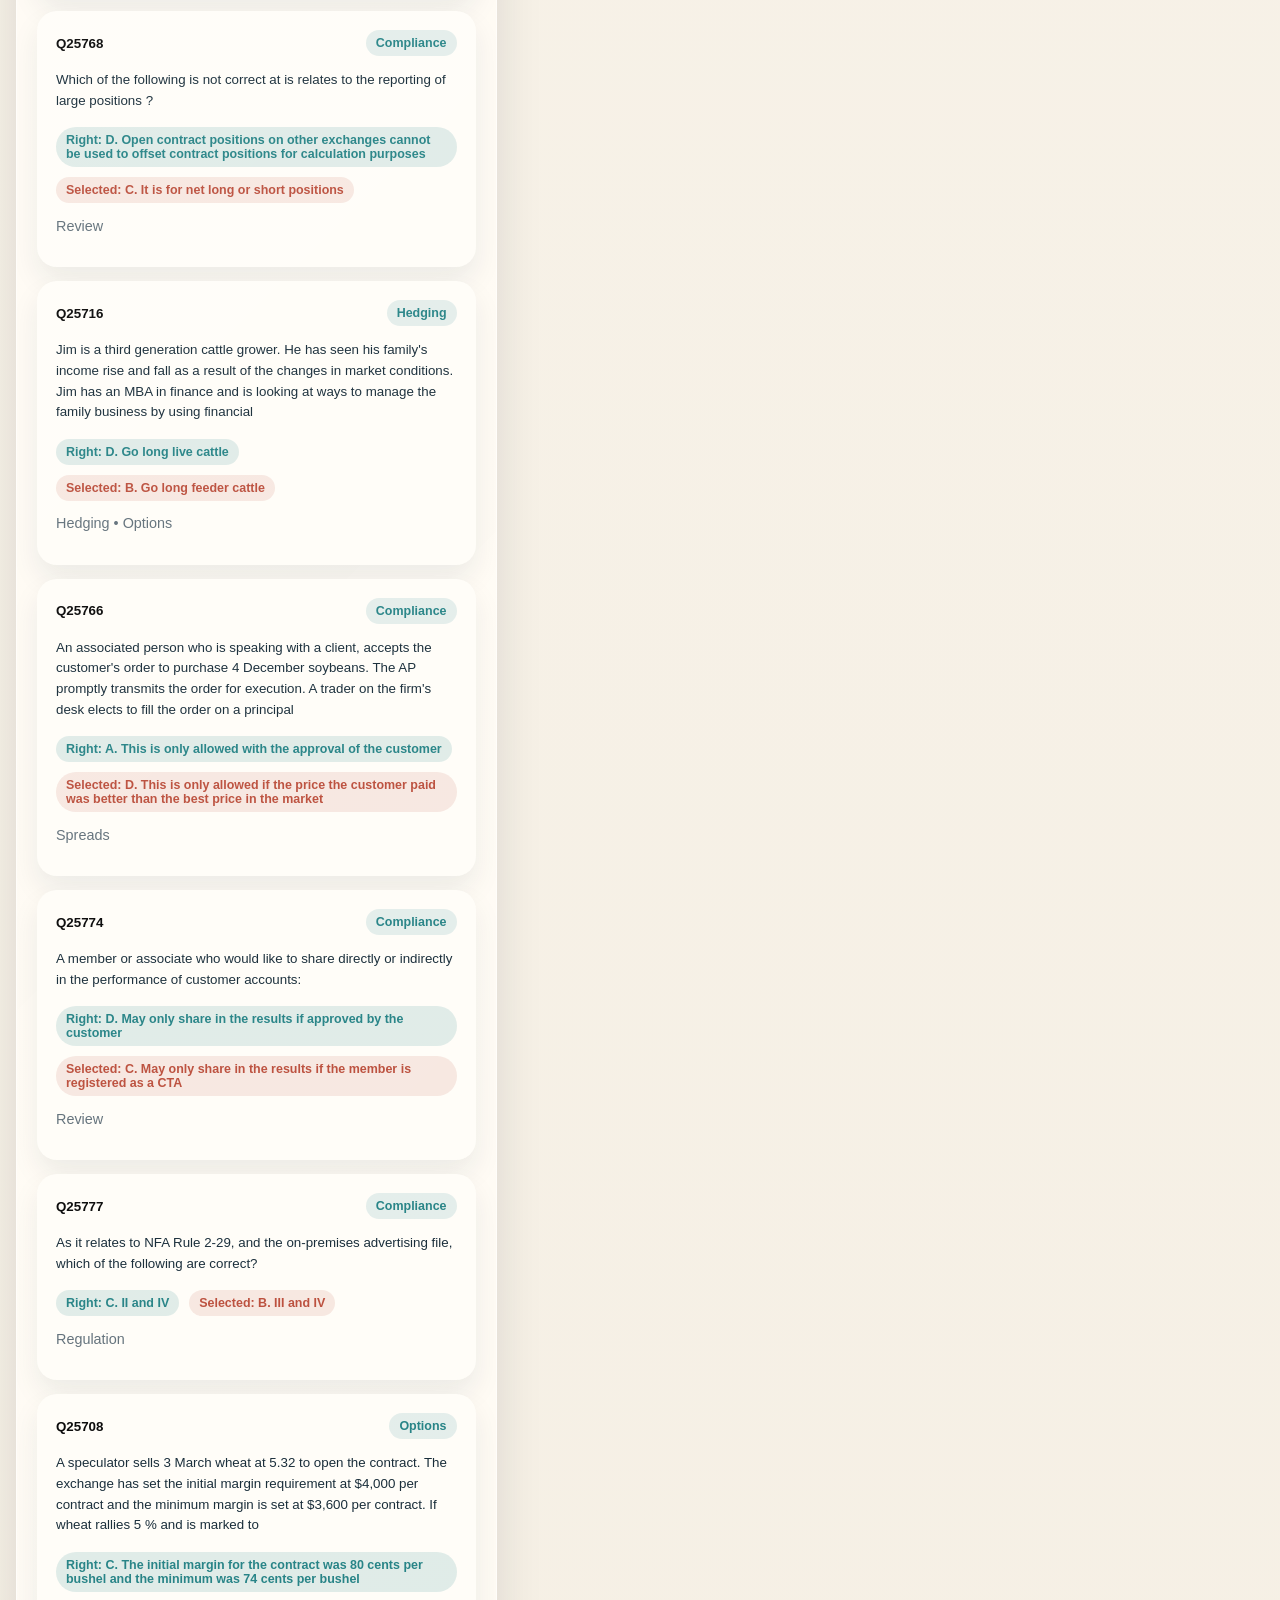
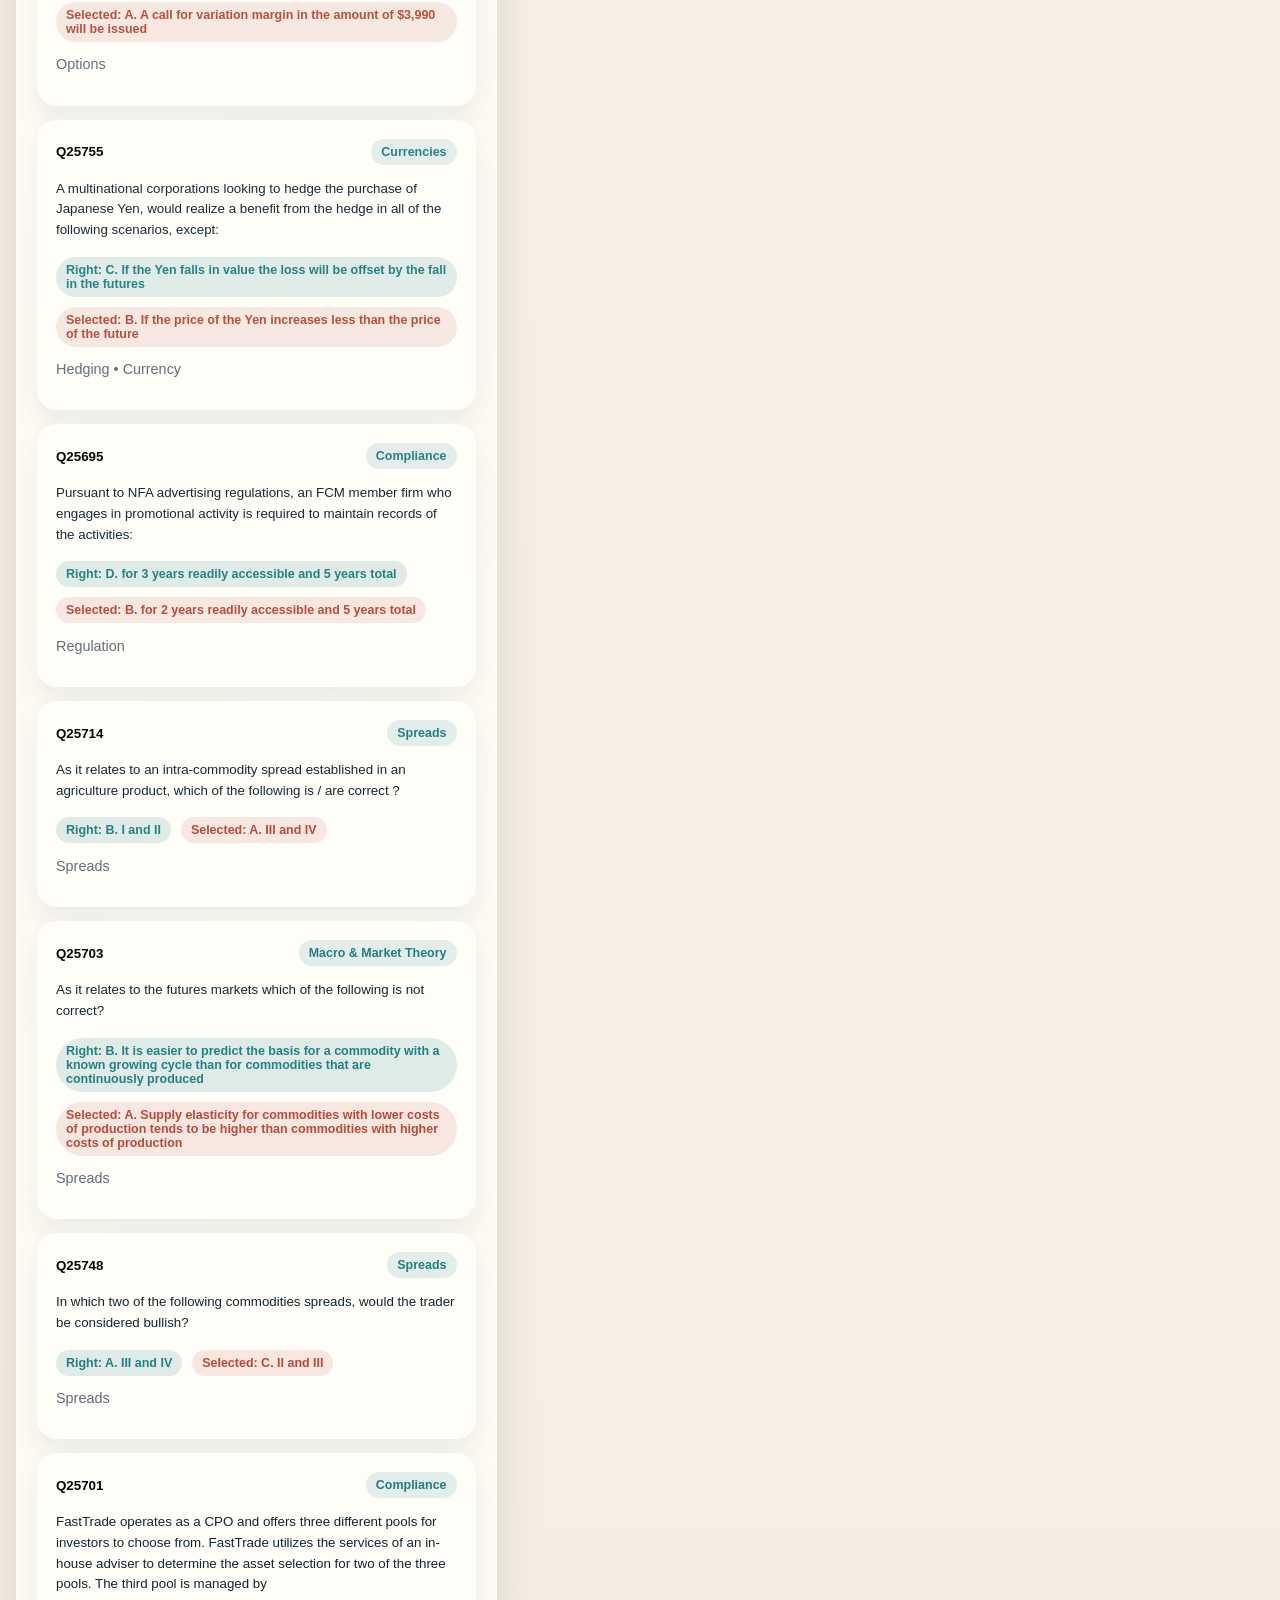
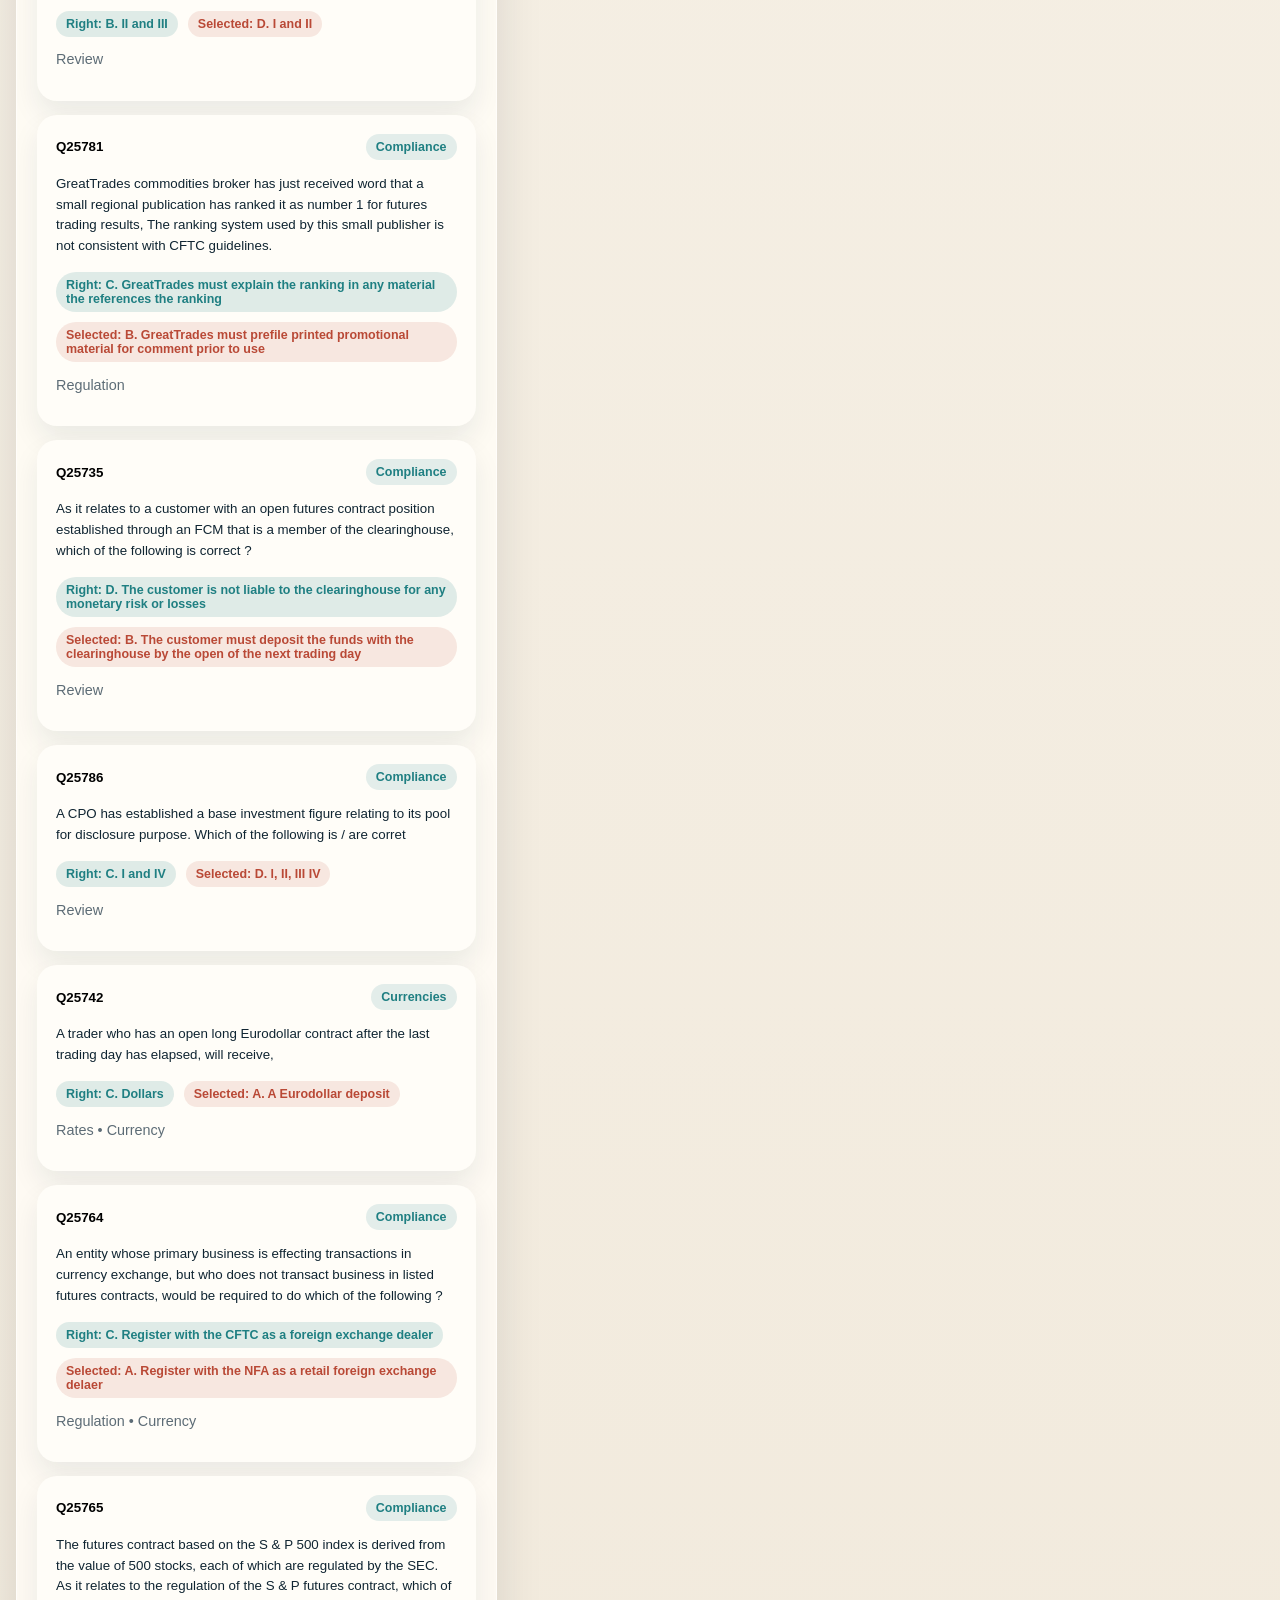
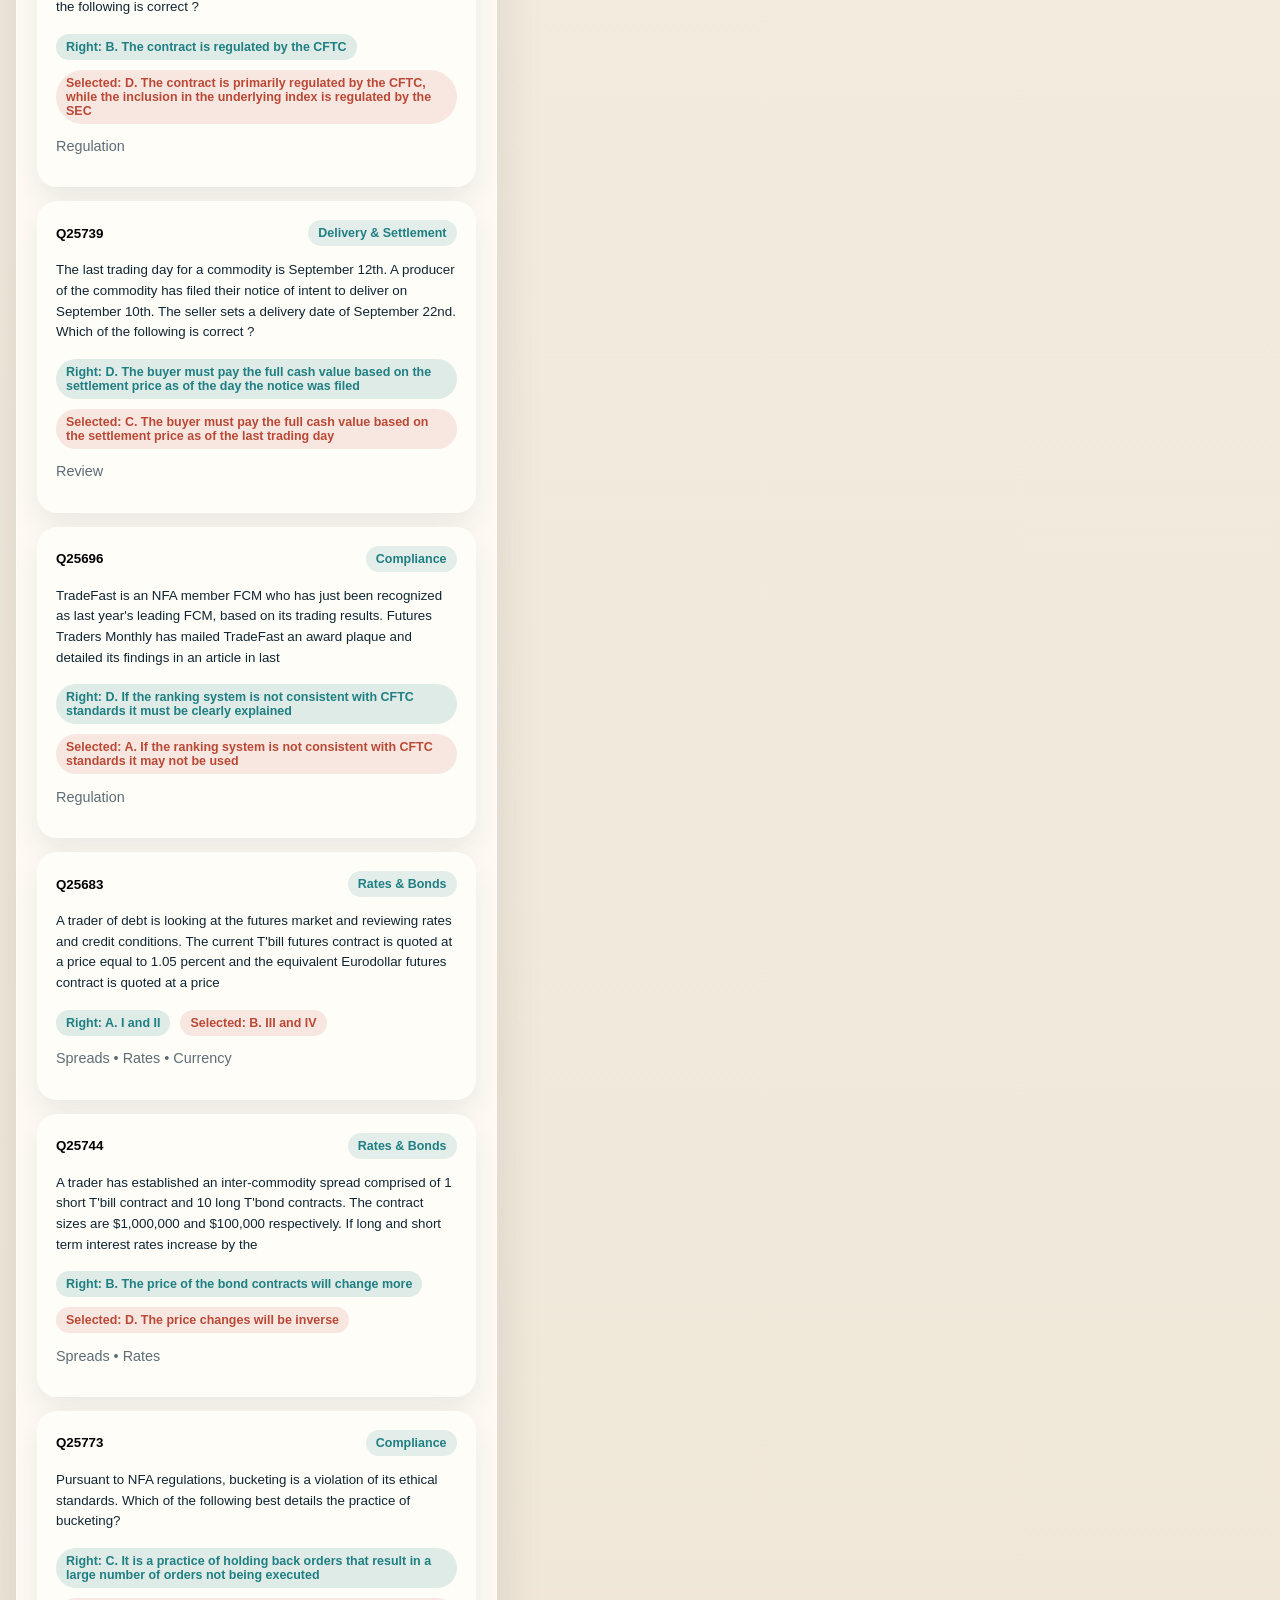
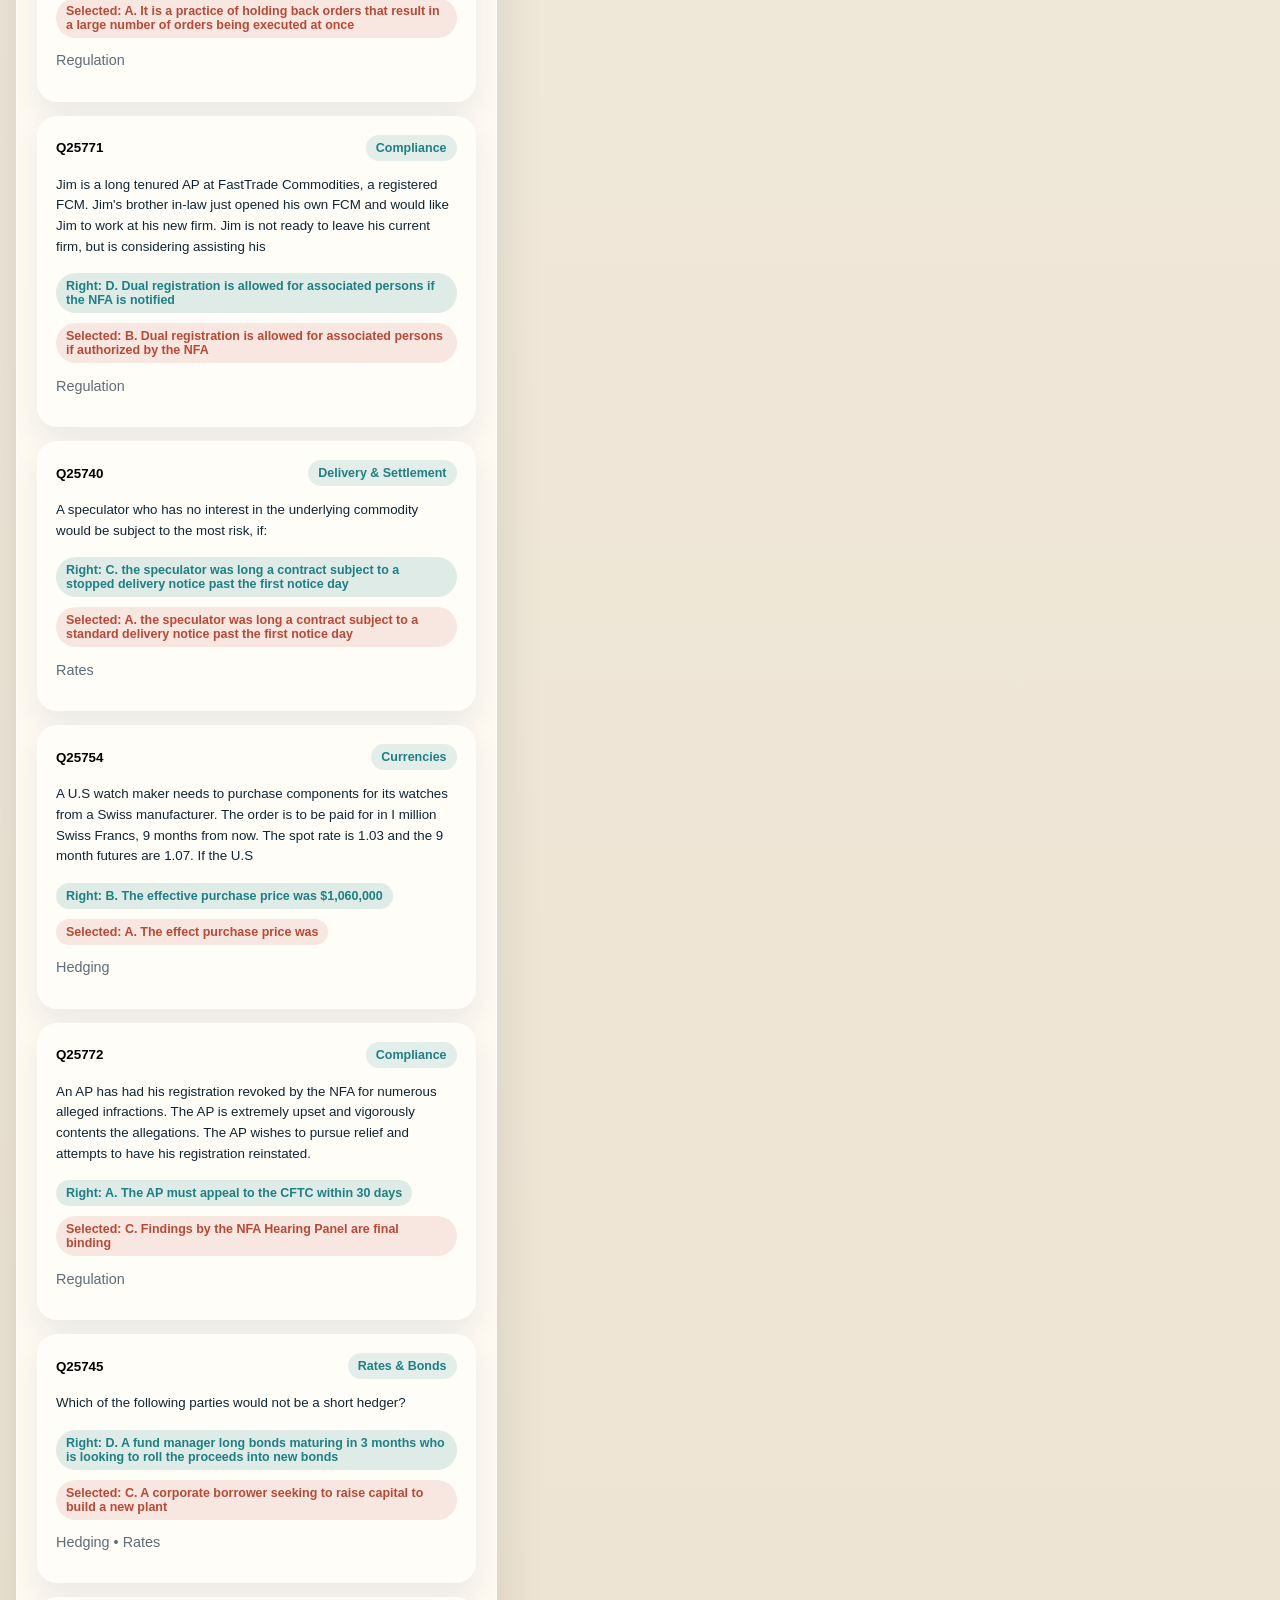
==== commit a093ef51: "Add two more simulated final exam pages" ====
--- a/index.html
+++ b/index.html
@@ -14,10 +14,36 @@
   </head>
   <body>
     <div class="page-shell">
+      <section class="exam-switcher" aria-label="Exam review navigation">
+        <a class="exam-link-card is-active" href="./index.html" aria-current="page">
+          <span class="exam-link-kicker">Exam 1</span>
+          <strong class="exam-link-title">GreenLight Wrong Questions</strong>
+          <span class="exam-link-text">Review the original 68-question GreenLight missed set.</span>
+        </a>
+
+        <a class="exam-link-card" href="./second-exam-results.html">
+          <span class="exam-link-kicker">Exam 2</span>
+          <strong class="exam-link-title">Second Exam Results</strong>
+          <span class="exam-link-text">Open the new 24 missed questions from the simulated exam.</span>
+        </a>
+
+        <a class="exam-link-card" href="./simulated-final-exam-1.html">
+          <span class="exam-link-kicker">Exam 3</span>
+          <strong class="exam-link-title">Simulated Final Exam 1</strong>
+          <span class="exam-link-text">Study the 39 missed questions from the first simulated final exam.</span>
+        </a>
+
+        <a class="exam-link-card" href="./simulated-final-exam-2.html">
+          <span class="exam-link-kicker">Exam 4</span>
+          <strong class="exam-link-title">Simulated Final Exam 2</strong>
+          <span class="exam-link-text">Open the 24 missed questions from the second simulated final exam.</span>
+        </a>
+      </section>
+
       <header class="hero">
         <div class="hero-copy">
           <p class="eyebrow">OCR Study Build</p>
-          <h1>Series 3 Wrong Question Review</h1>
+          <h1>GreenLight Wrong Question Review</h1>
           <p class="hero-text">
             A searchable review board built from the GreenLight screenshots. Each question keeps
             the OCR text, the original screenshot, and a clean side-by-side view of your answer
--- a/styles.css
+++ b/styles.css
@@ -54,6 +54,62 @@
   padding: 32px 0 48px;
 }
 
+.exam-switcher {
+  display: grid;
+  grid-template-columns: repeat(2, minmax(0, 1fr));
+  gap: 16px;
+  margin-bottom: 20px;
+}
+
+.exam-link-card {
+  display: grid;
+  gap: 6px;
+  padding: 18px 20px;
+  border-radius: 20px;
+  text-decoration: none;
+  color: var(--ink);
+  background: var(--surface);
+  border: 1px solid rgba(255, 255, 255, 0.6);
+  box-shadow: var(--shadow);
+  backdrop-filter: blur(16px);
+  transition: transform 180ms ease, box-shadow 180ms ease, border-color 180ms ease;
+}
+
+.exam-link-card:hover,
+.exam-link-card:focus-visible {
+  transform: translateY(-2px);
+  box-shadow: 0 28px 52px rgba(26, 35, 40, 0.16);
+}
+
+.exam-link-card:focus-visible {
+  outline: 2px solid rgba(31, 127, 130, 0.35);
+  outline-offset: 2px;
+}
+
+.exam-link-card.is-active {
+  border-color: rgba(31, 127, 130, 0.38);
+  background:
+    linear-gradient(135deg, rgba(31, 127, 130, 0.16), rgba(255, 252, 245, 0.95) 48%),
+    var(--surface);
+}
+
+.exam-link-kicker {
+  font-size: 0.76rem;
+  letter-spacing: 0.12em;
+  text-transform: uppercase;
+  font-weight: 700;
+  color: var(--accent-strong);
+}
+
+.exam-link-title {
+  font-size: 1.1rem;
+}
+
+.exam-link-text {
+  color: var(--muted);
+  line-height: 1.5;
+}
+
 .hero,
 .stats,
 .controls,
@@ -709,6 +765,7 @@
 }
 
 @media (max-width: 1100px) {
+  .exam-switcher,
   .stats,
   .controls,
   .quick-jump,
@@ -735,6 +792,11 @@
   .page-shell {
     width: min(100vw - 20px, 100%);
     padding: 18px 0 calc(104px + env(safe-area-inset-bottom, 0px));
+  }
+
+  .exam-link-card {
+    padding: 16px 18px;
+    border-radius: 18px;
   }
 
   .hero,
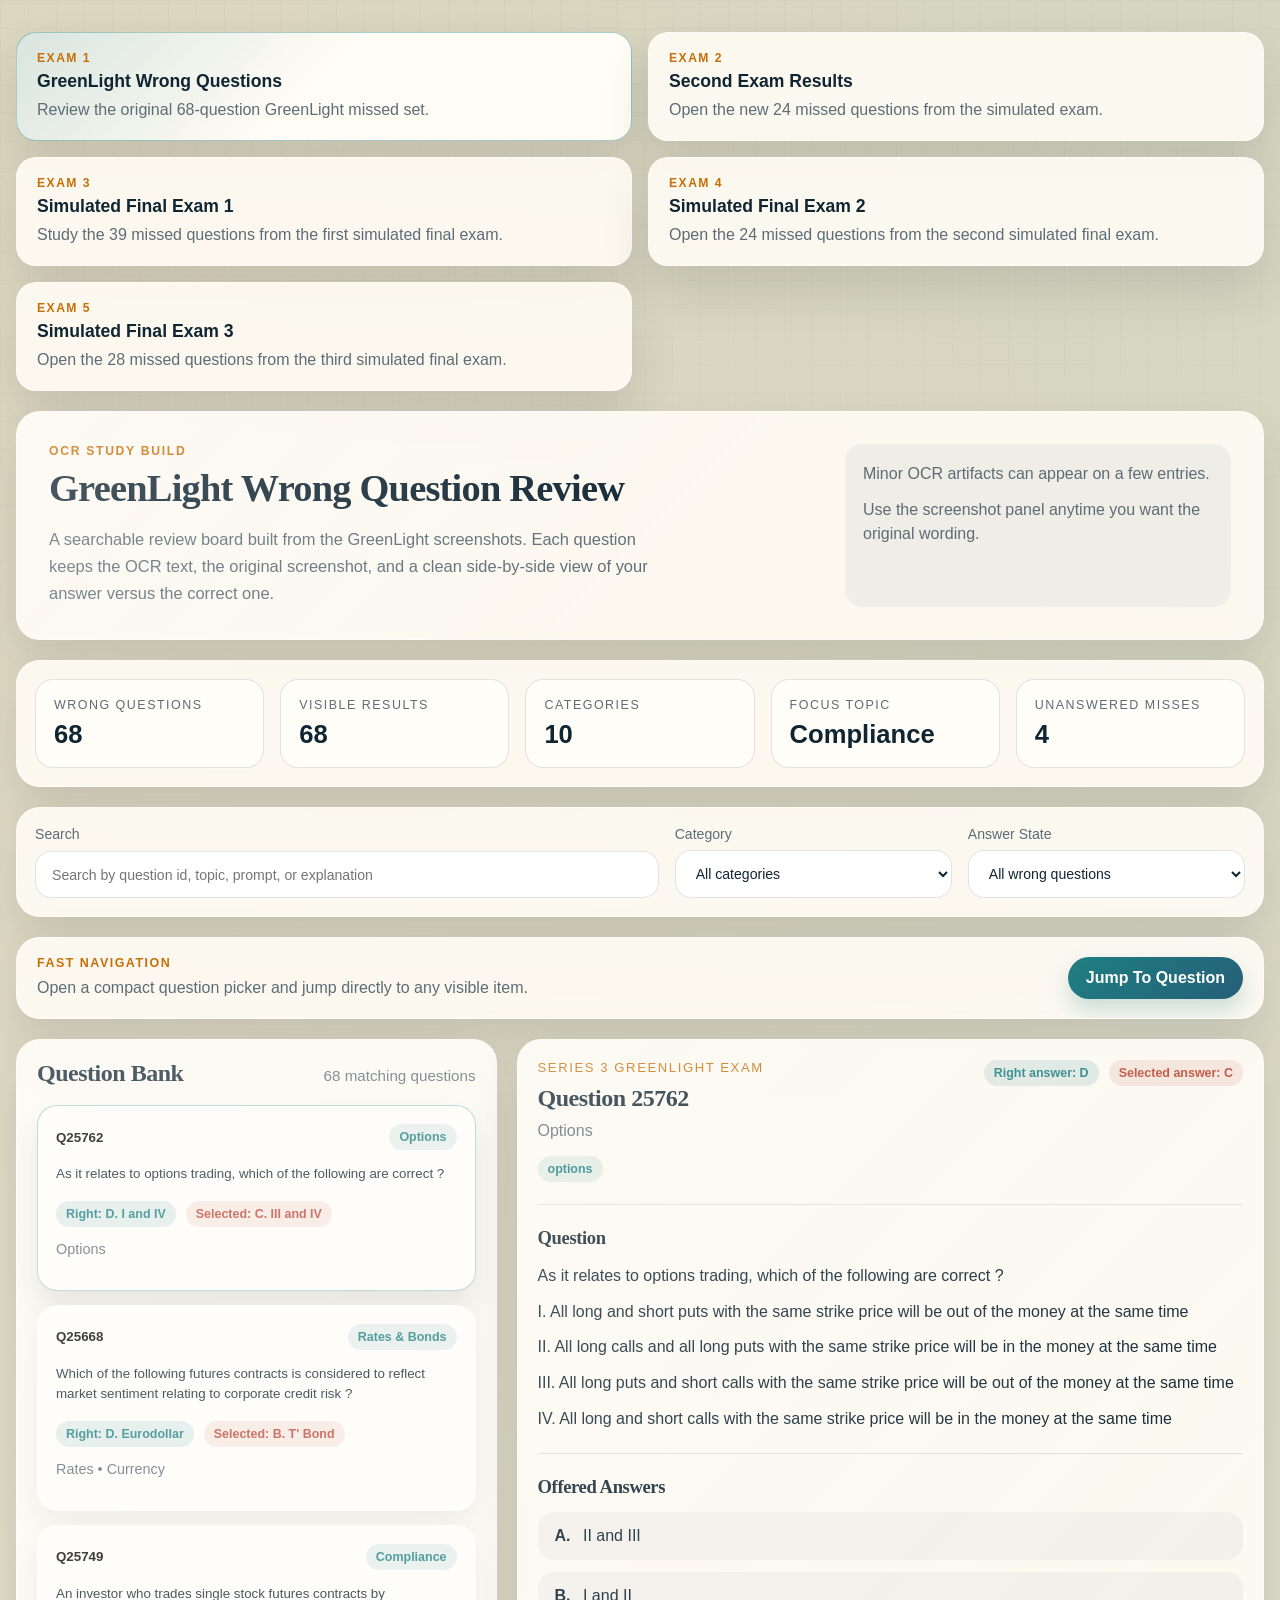
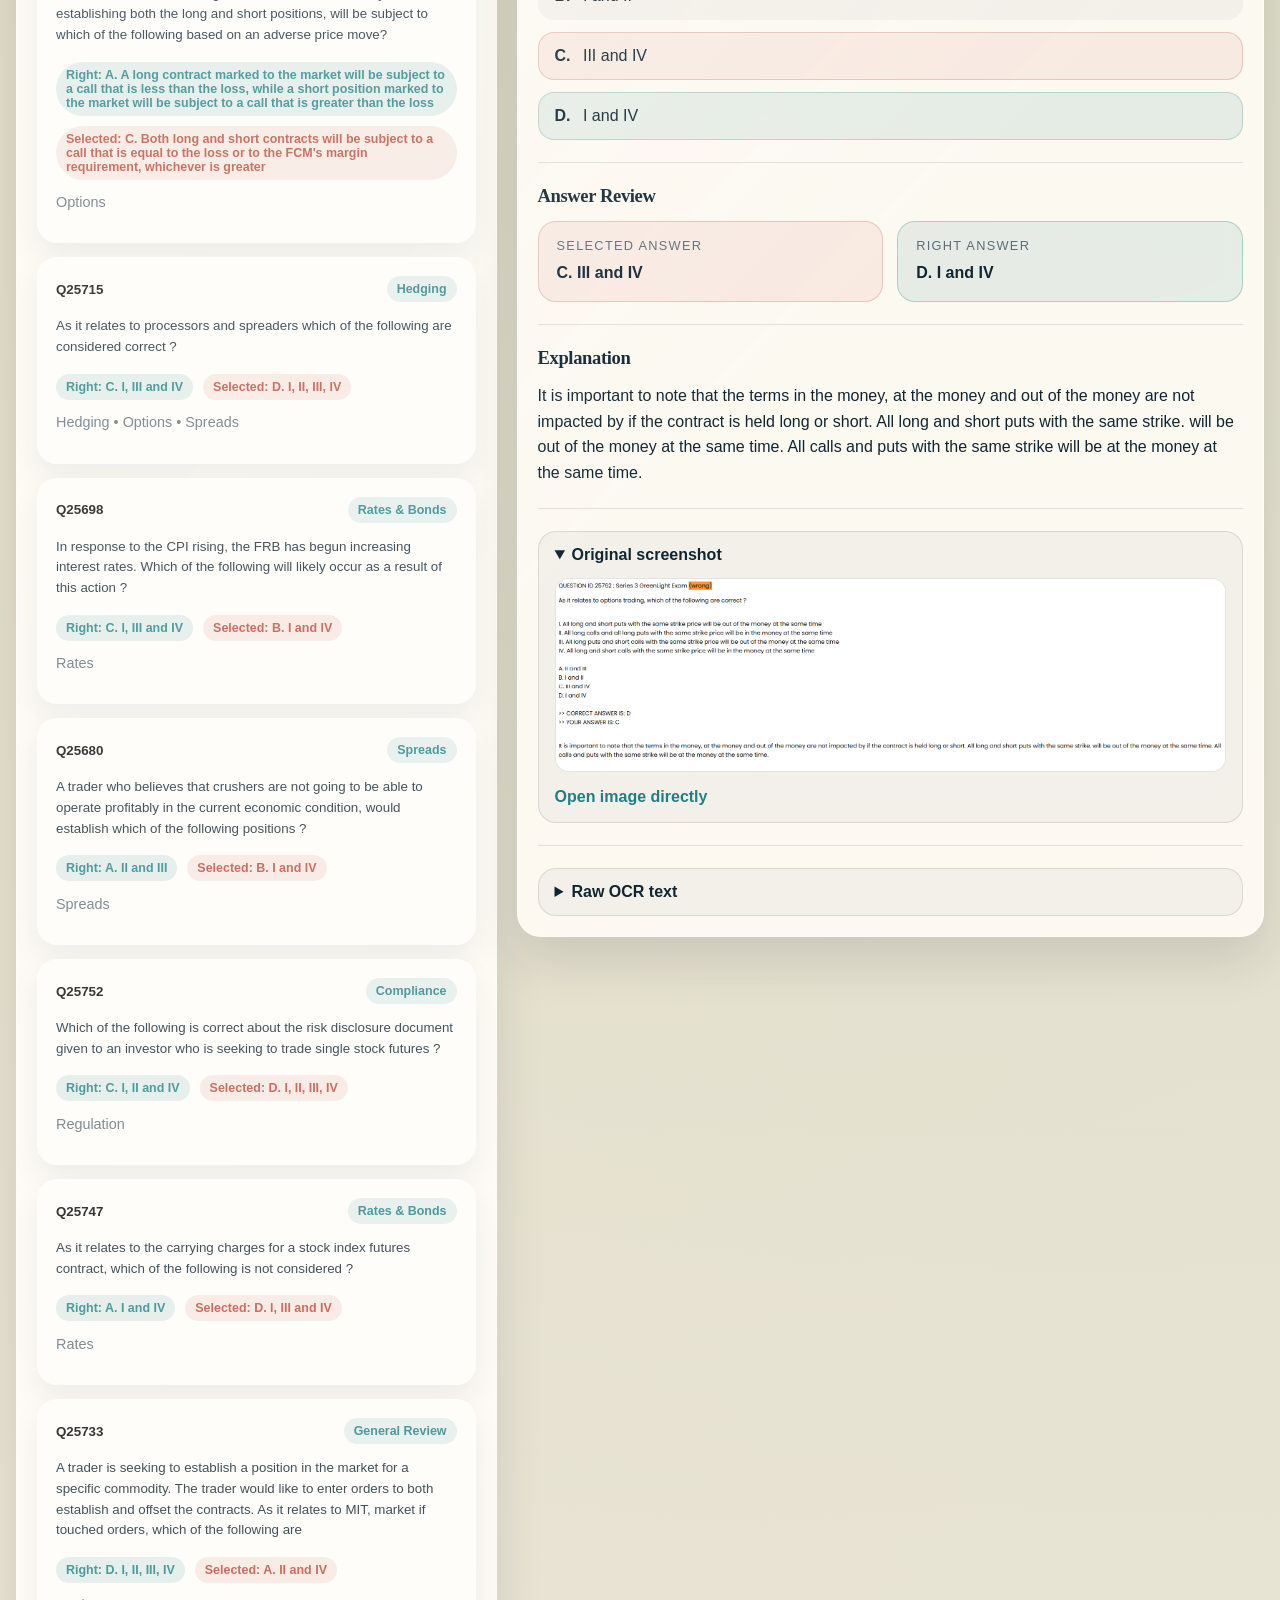
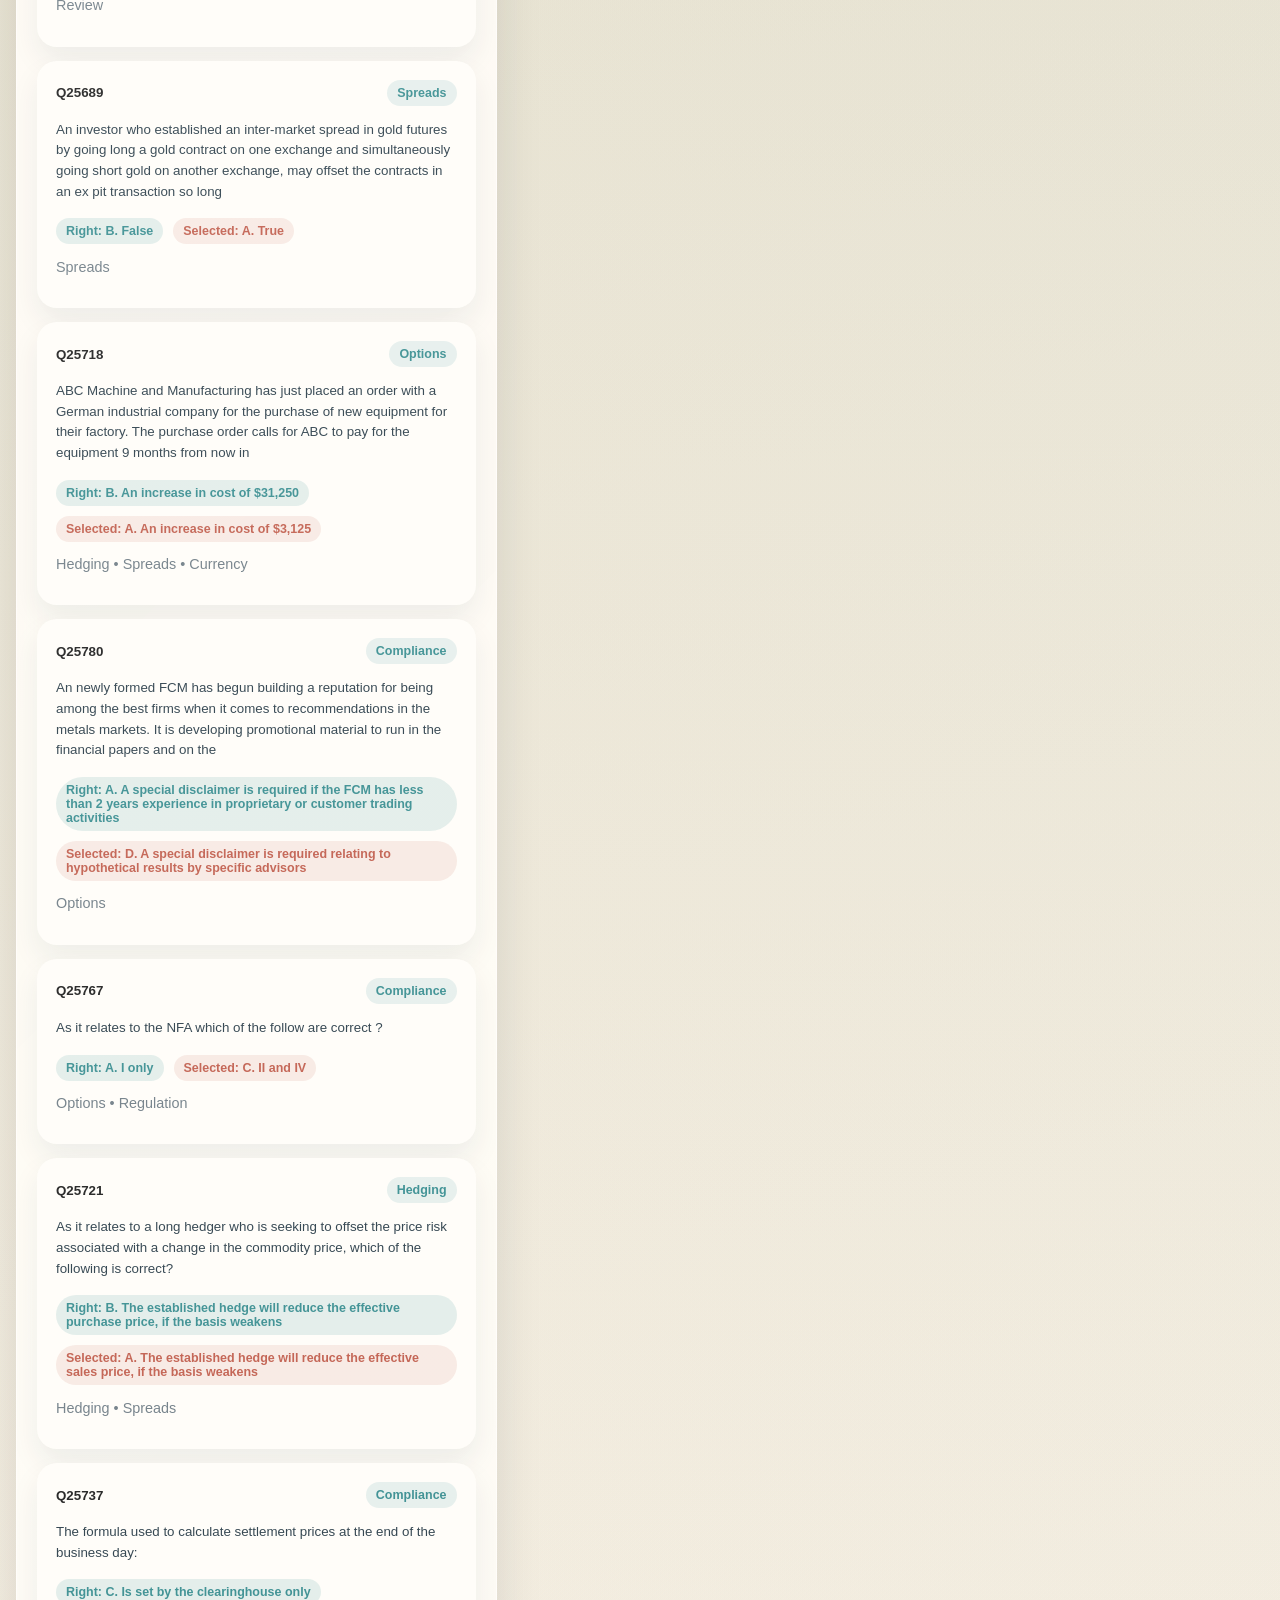
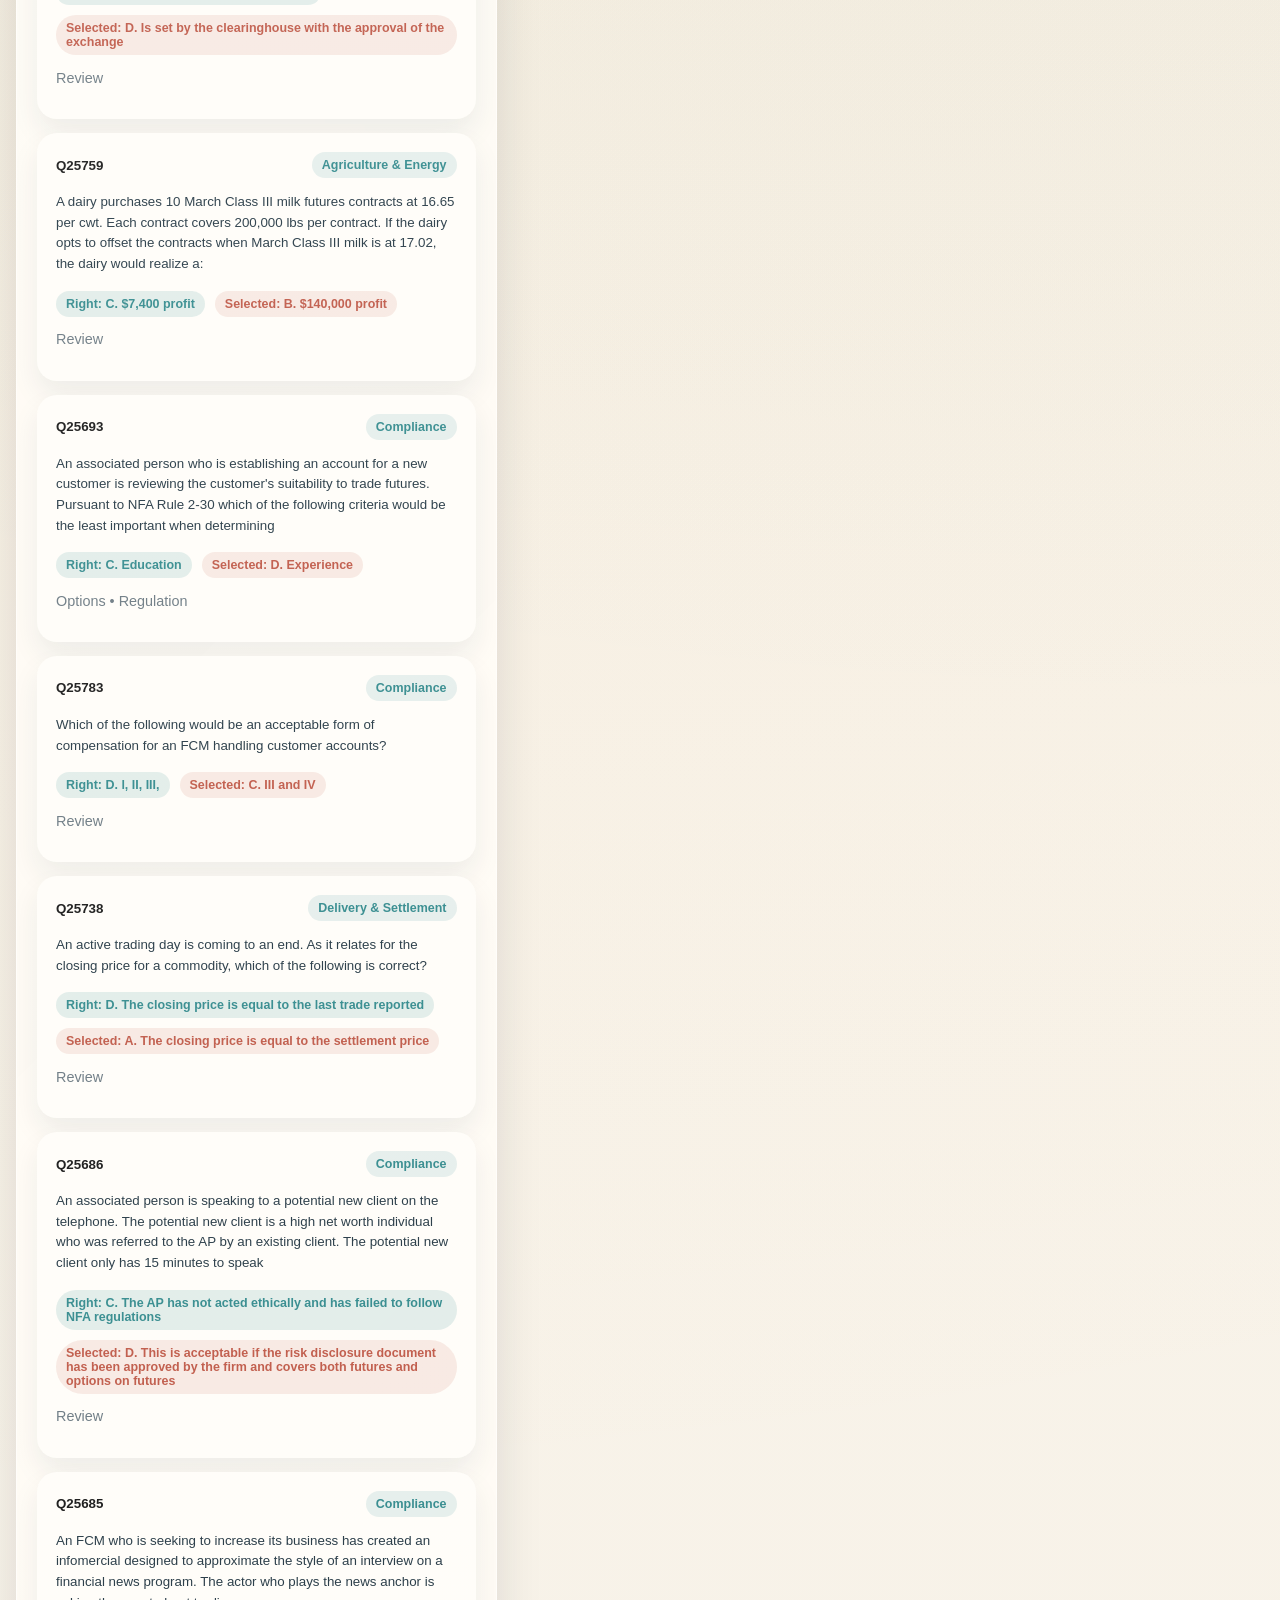
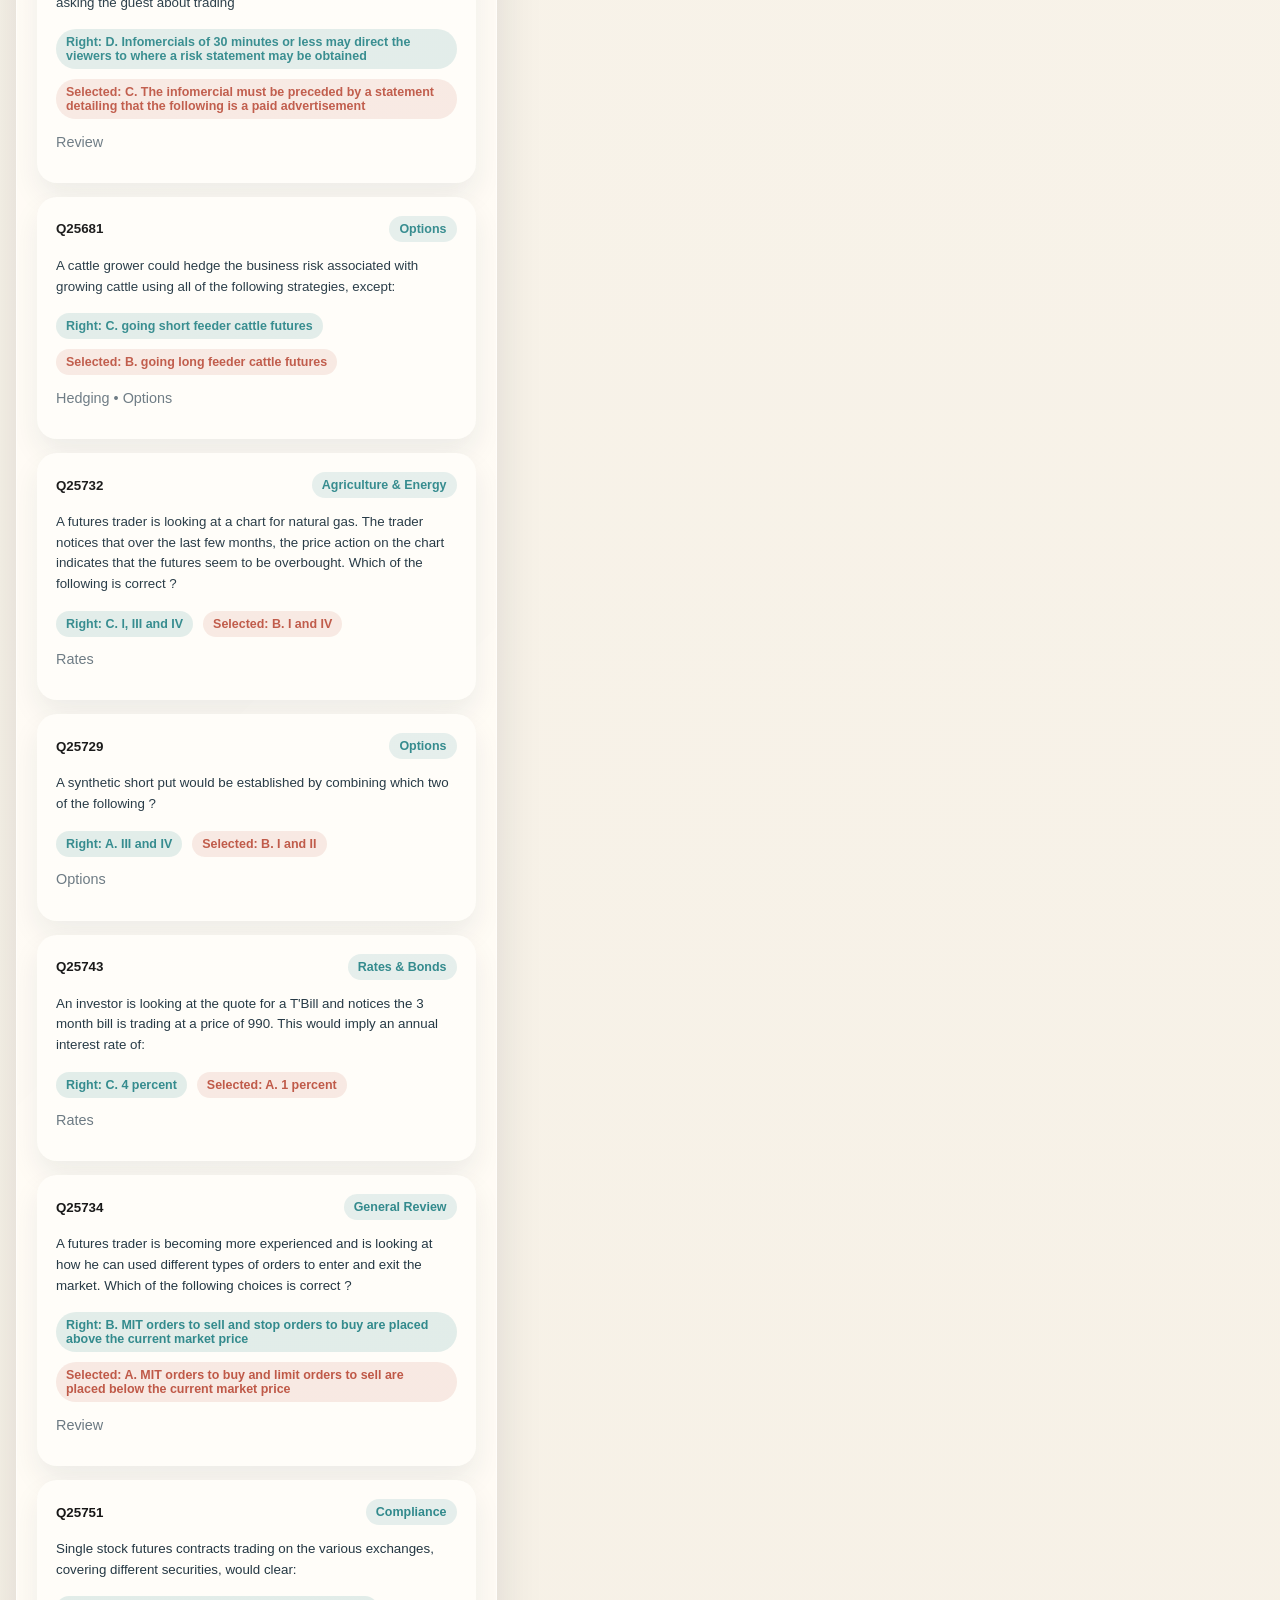
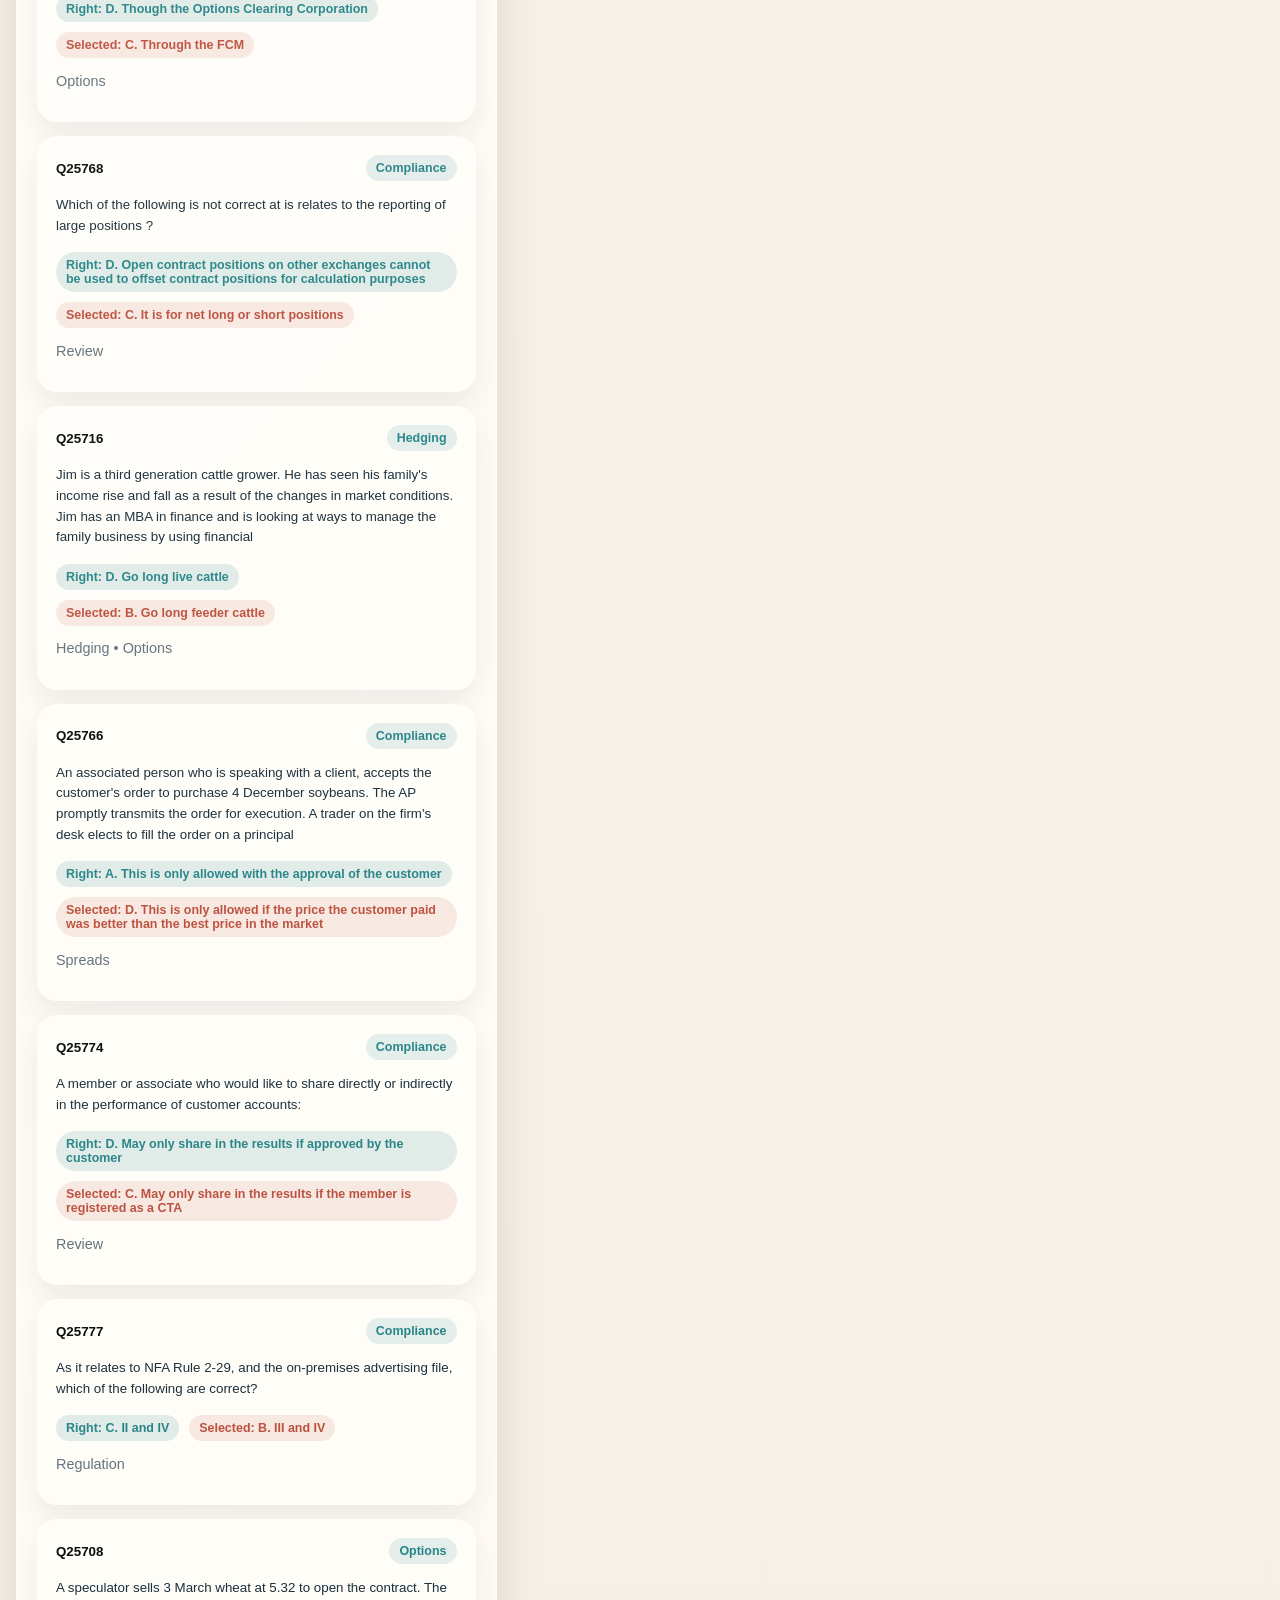
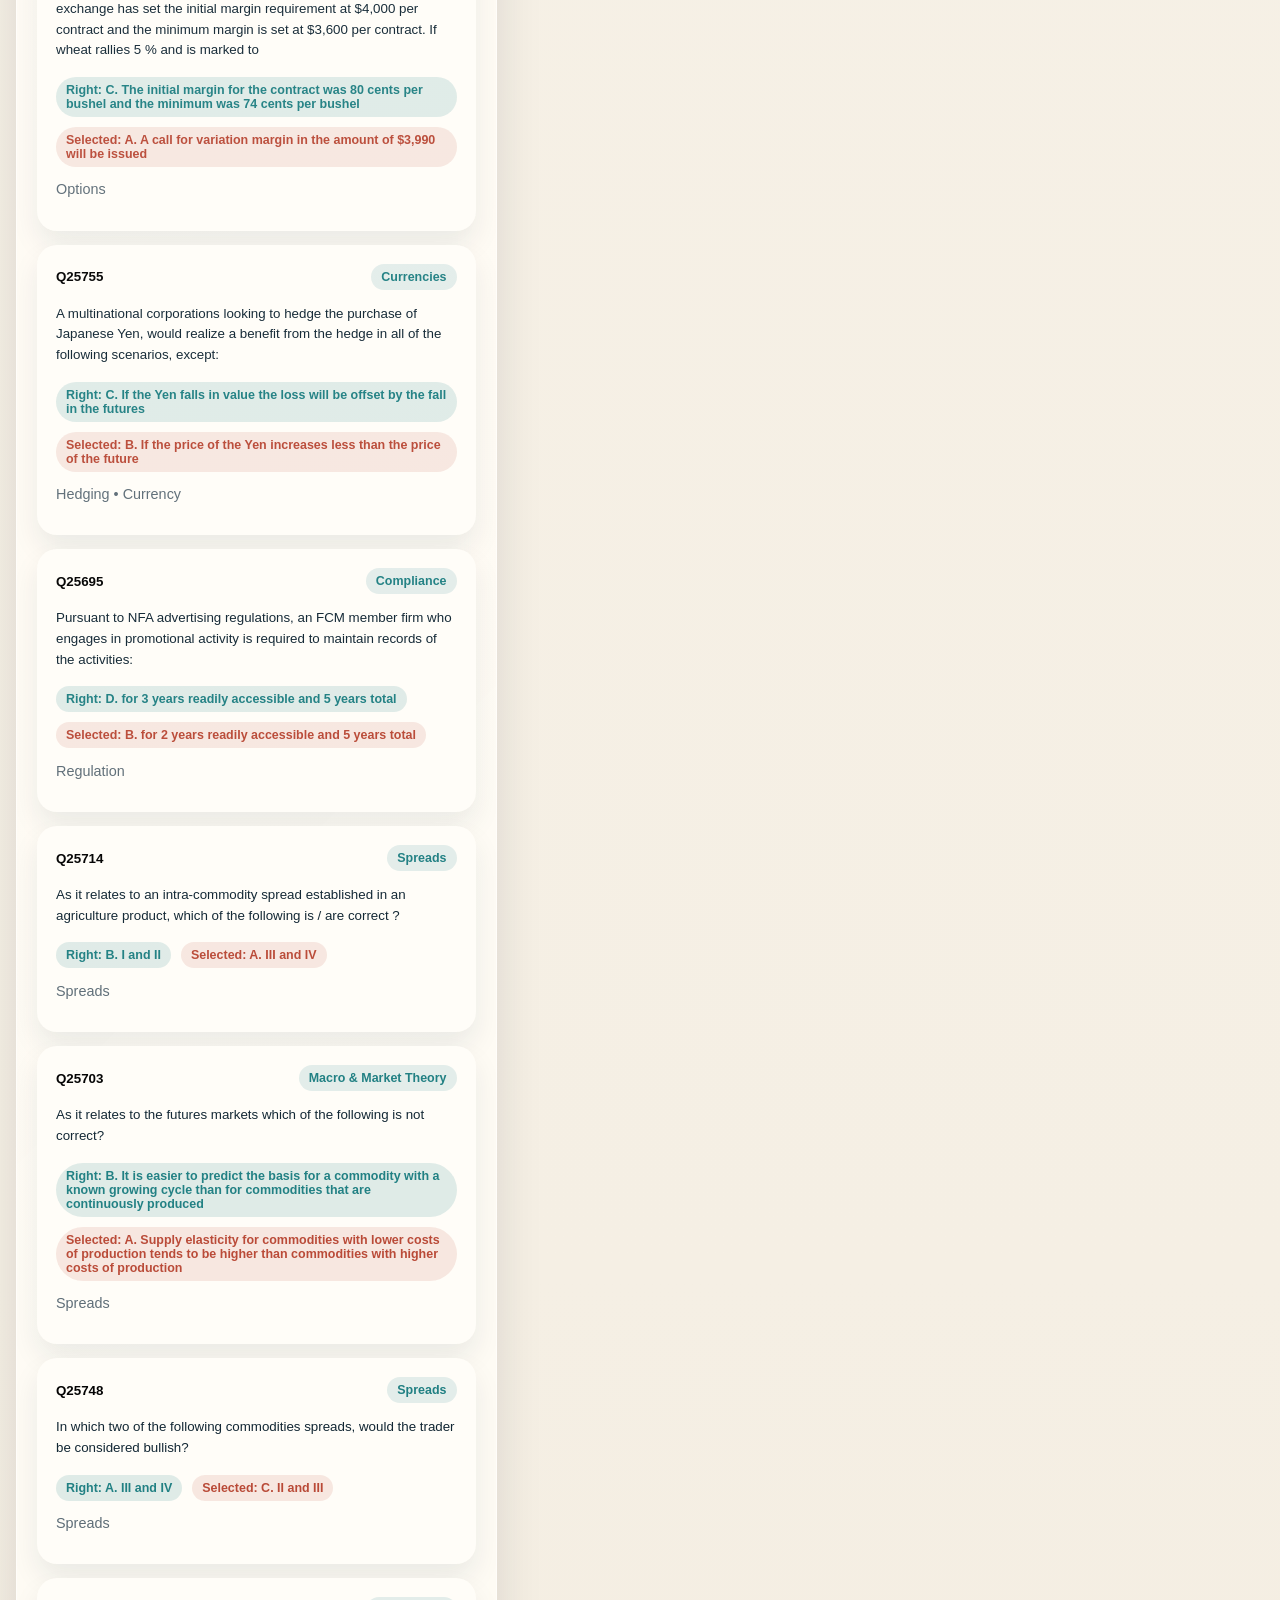
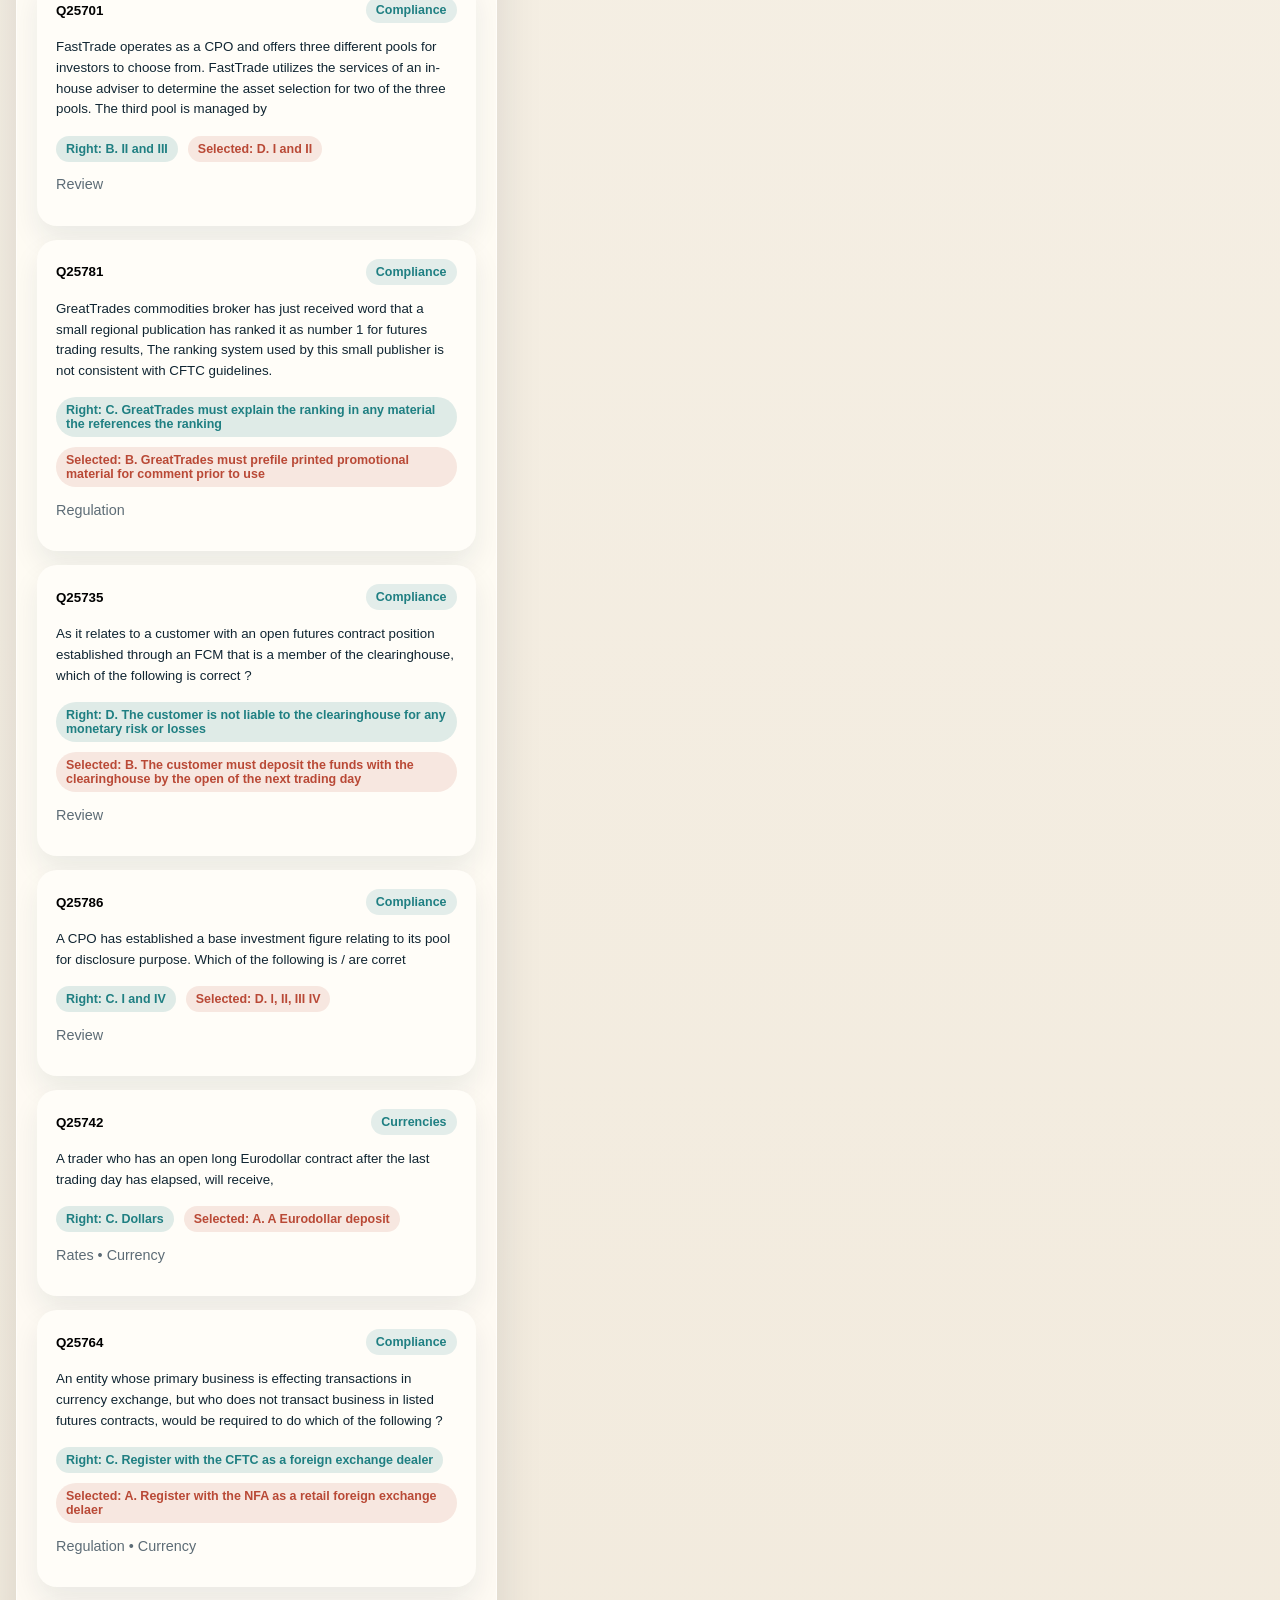
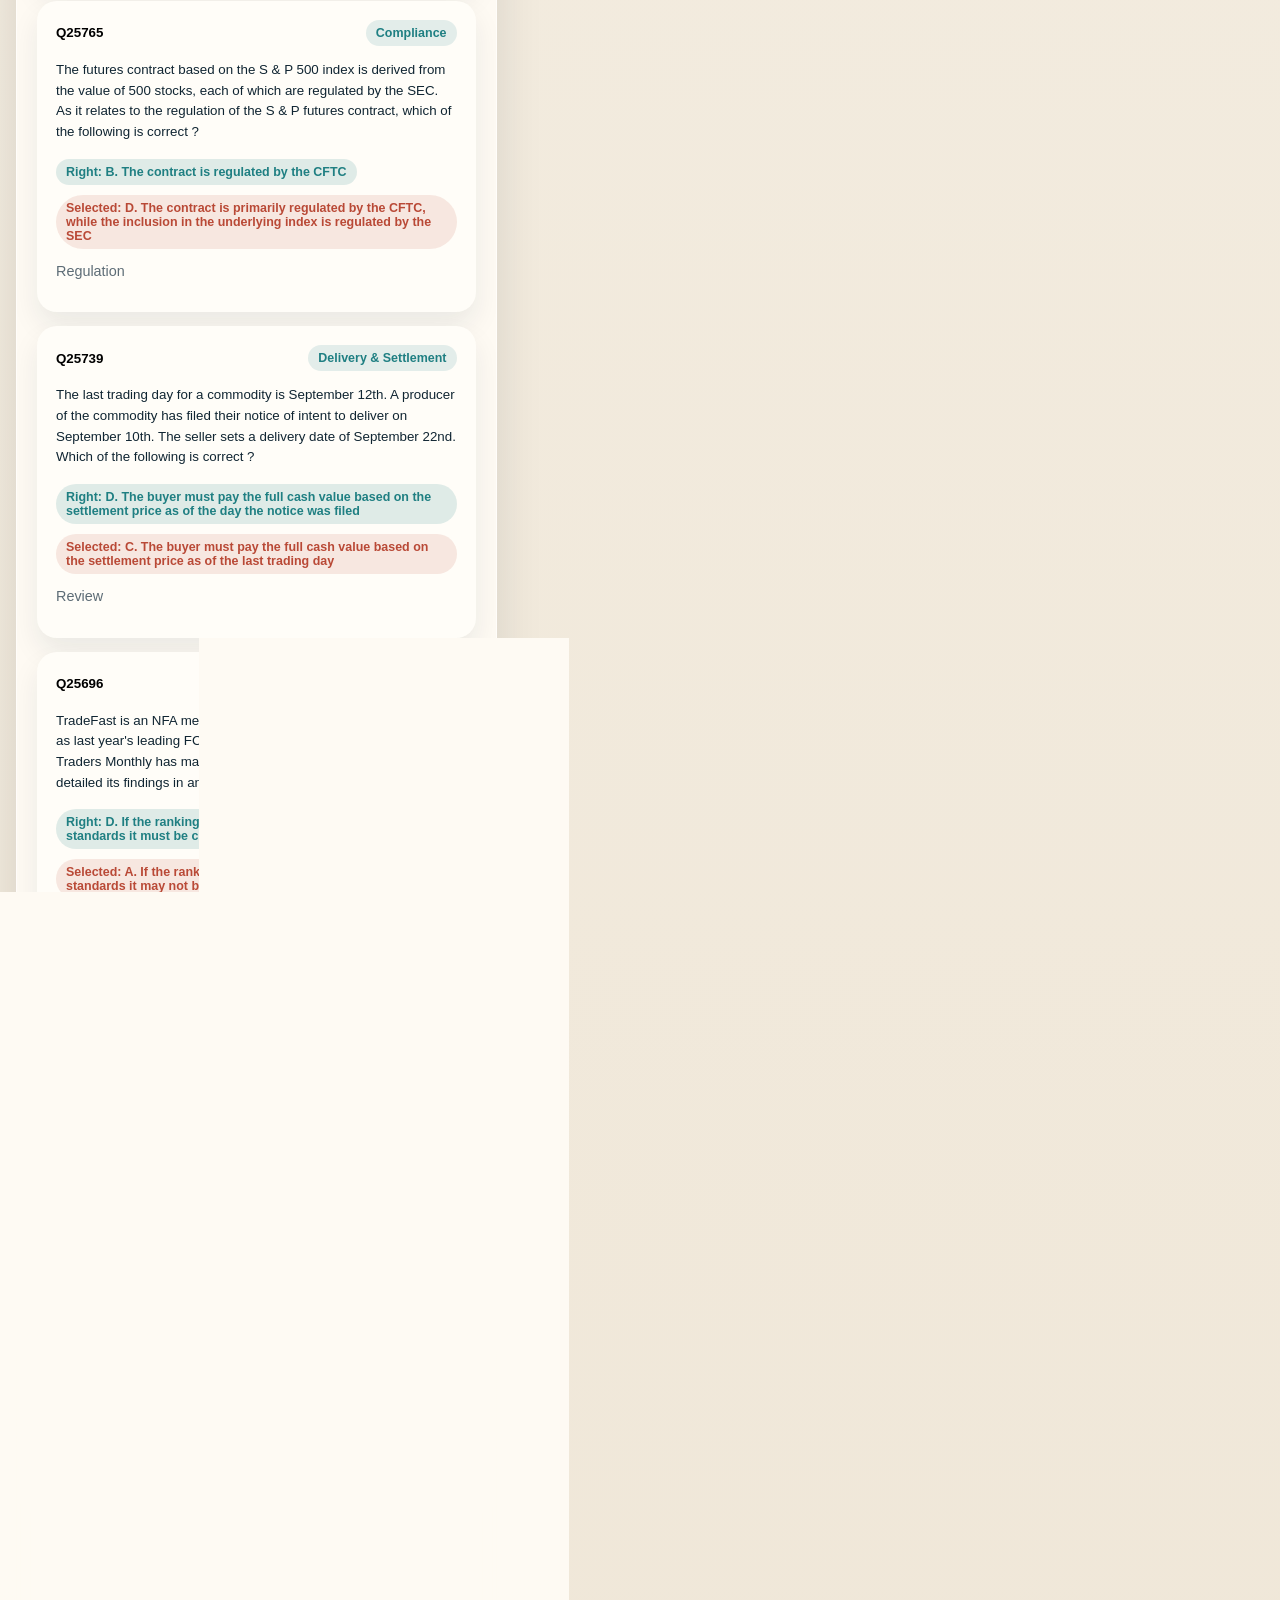
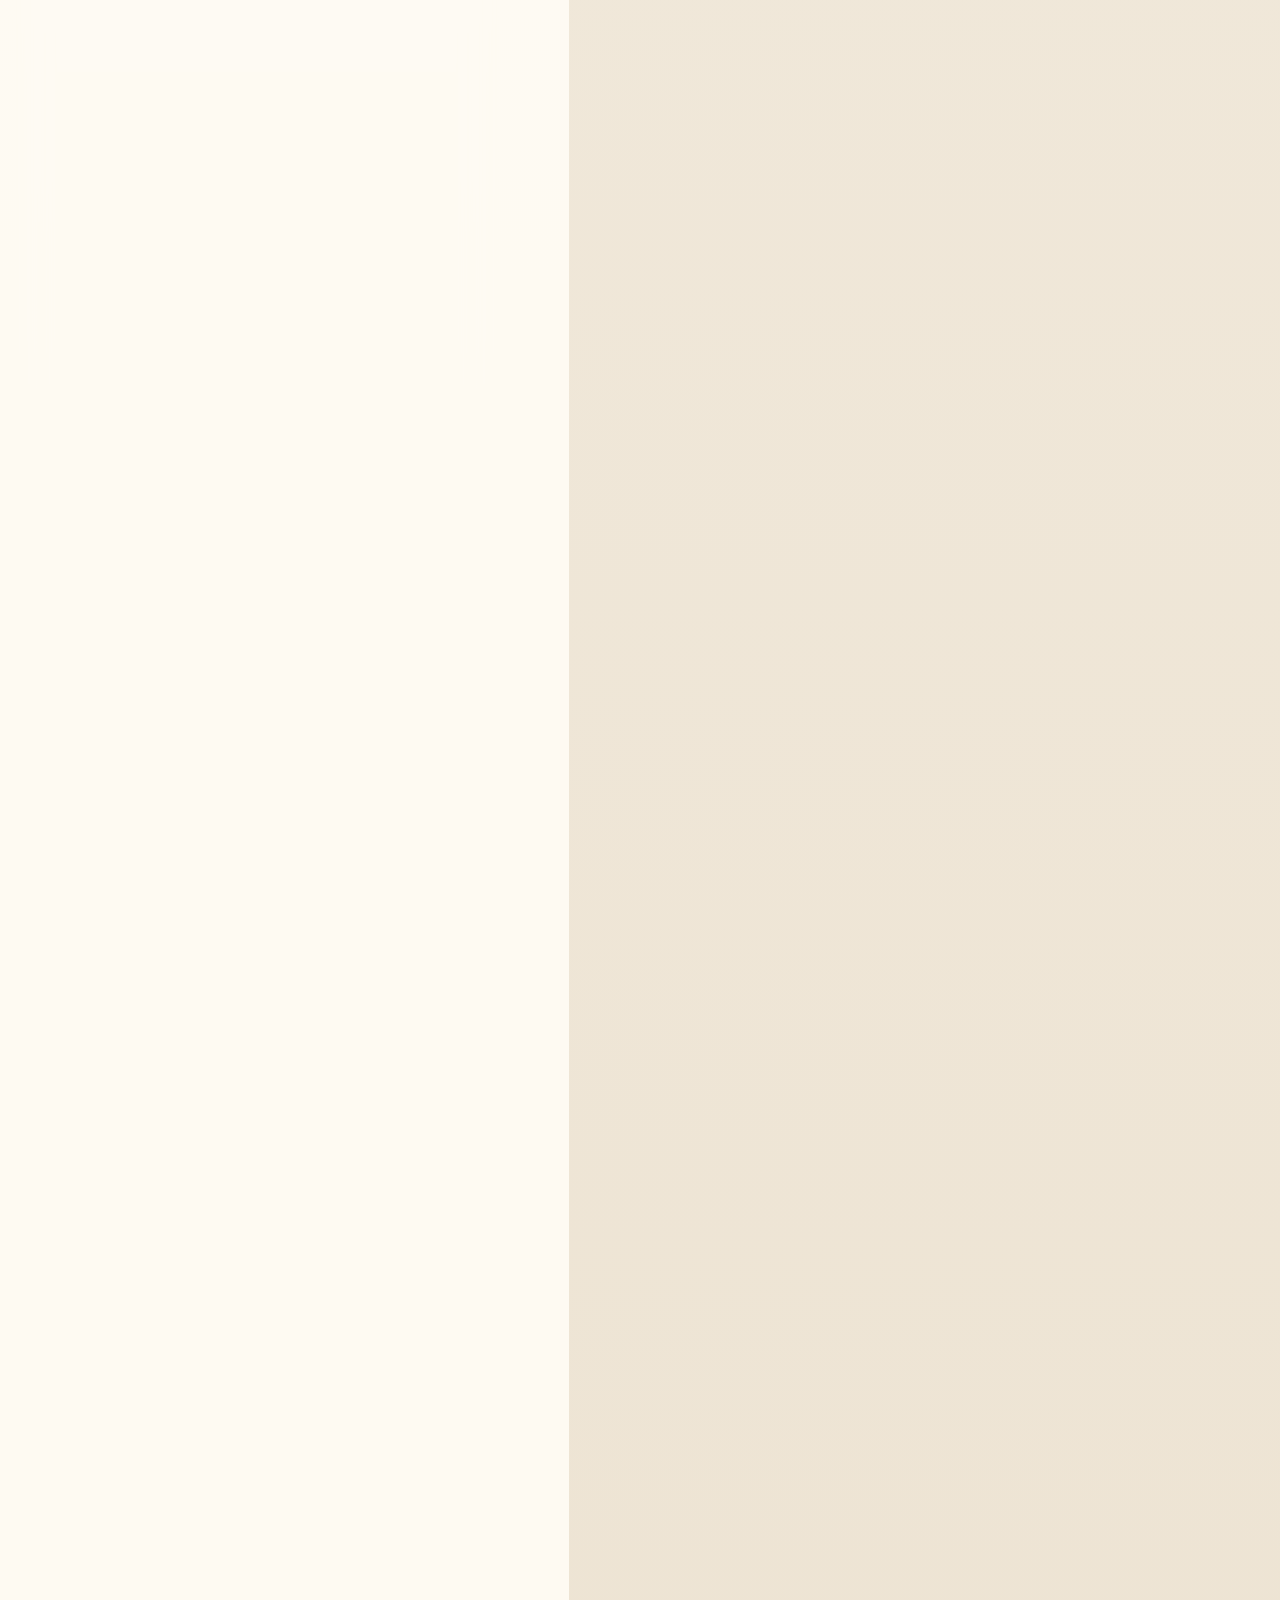
==== commit c1257440: "Add simulated final exam 3 review page" ====
--- a/index.html
+++ b/index.html
@@ -37,6 +37,12 @@
           <span class="exam-link-kicker">Exam 4</span>
           <strong class="exam-link-title">Simulated Final Exam 2</strong>
           <span class="exam-link-text">Open the 24 missed questions from the second simulated final exam.</span>
+        </a>
+
+        <a class="exam-link-card" href="./simulated-final-exam-3.html">
+          <span class="exam-link-kicker">Exam 5</span>
+          <strong class="exam-link-title">Simulated Final Exam 3</strong>
+          <span class="exam-link-text">Open the 28 missed questions from the third simulated final exam.</span>
         </a>
       </section>
 
